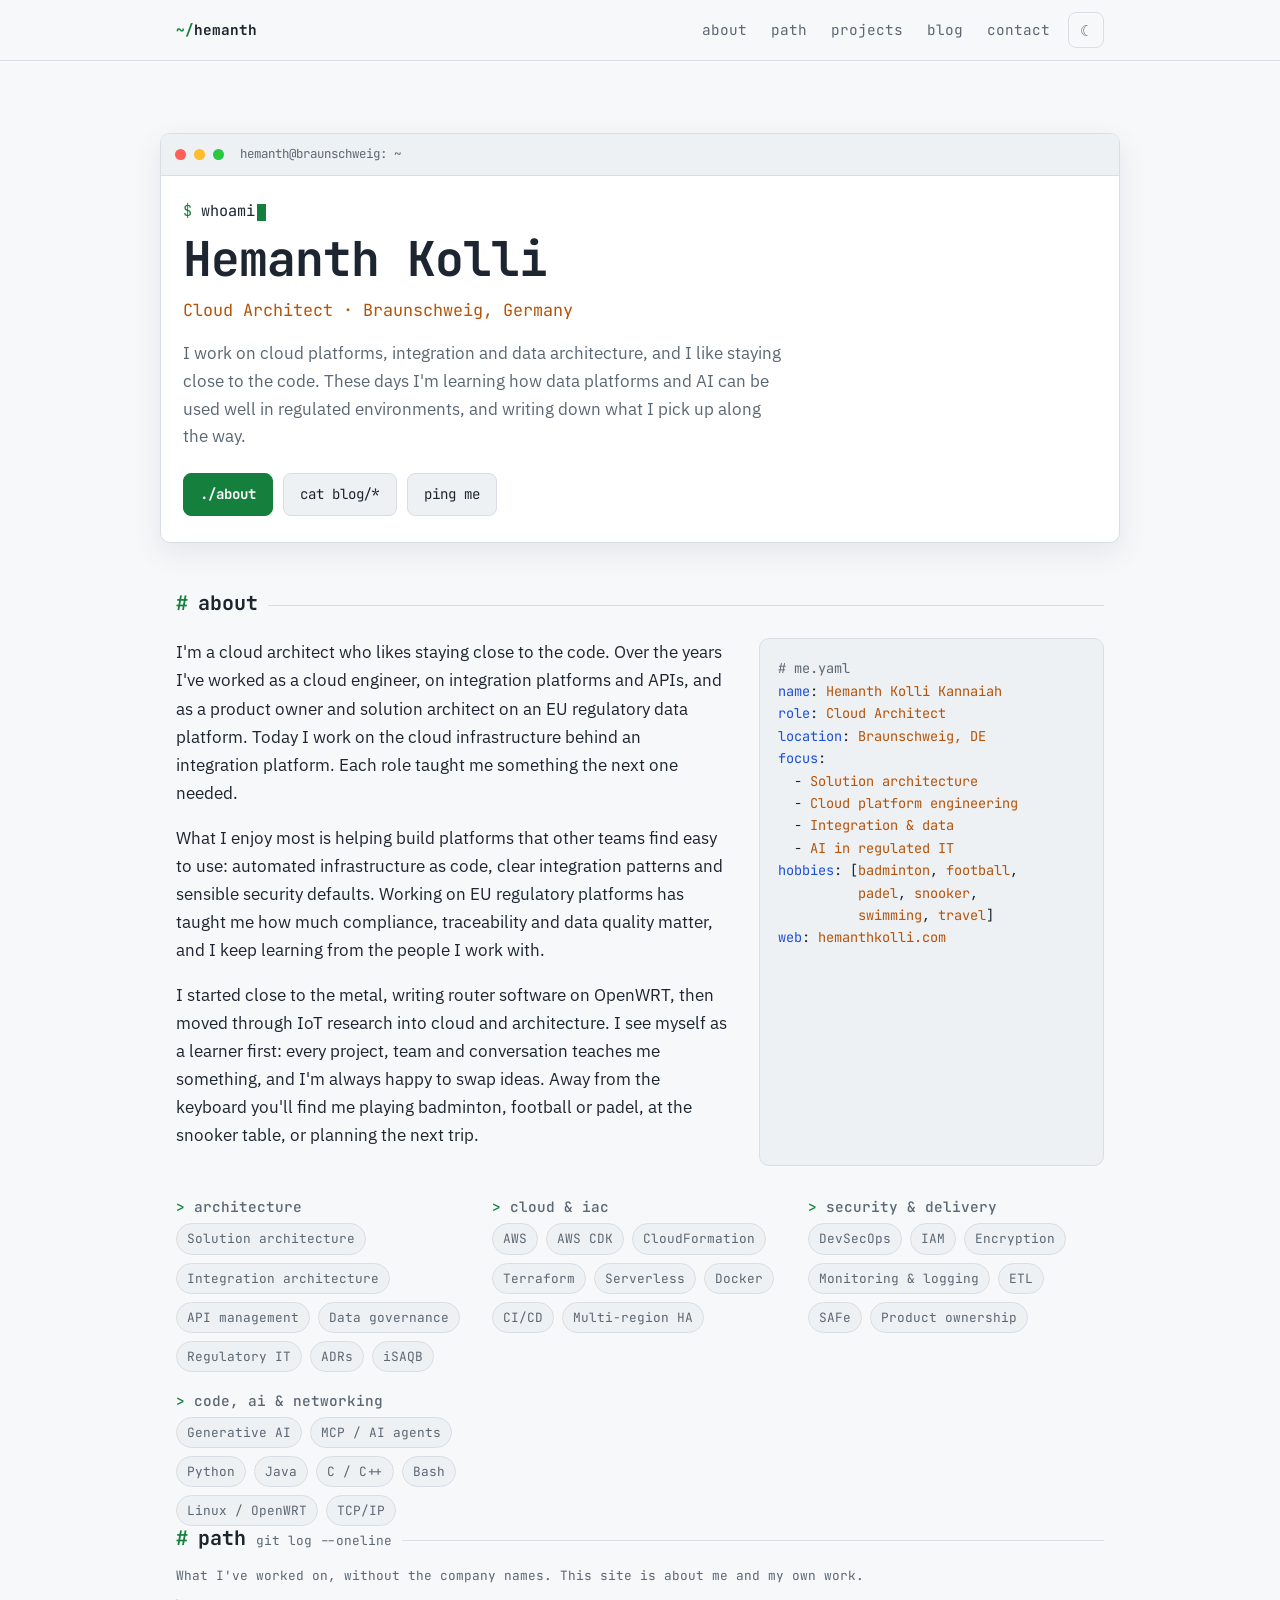
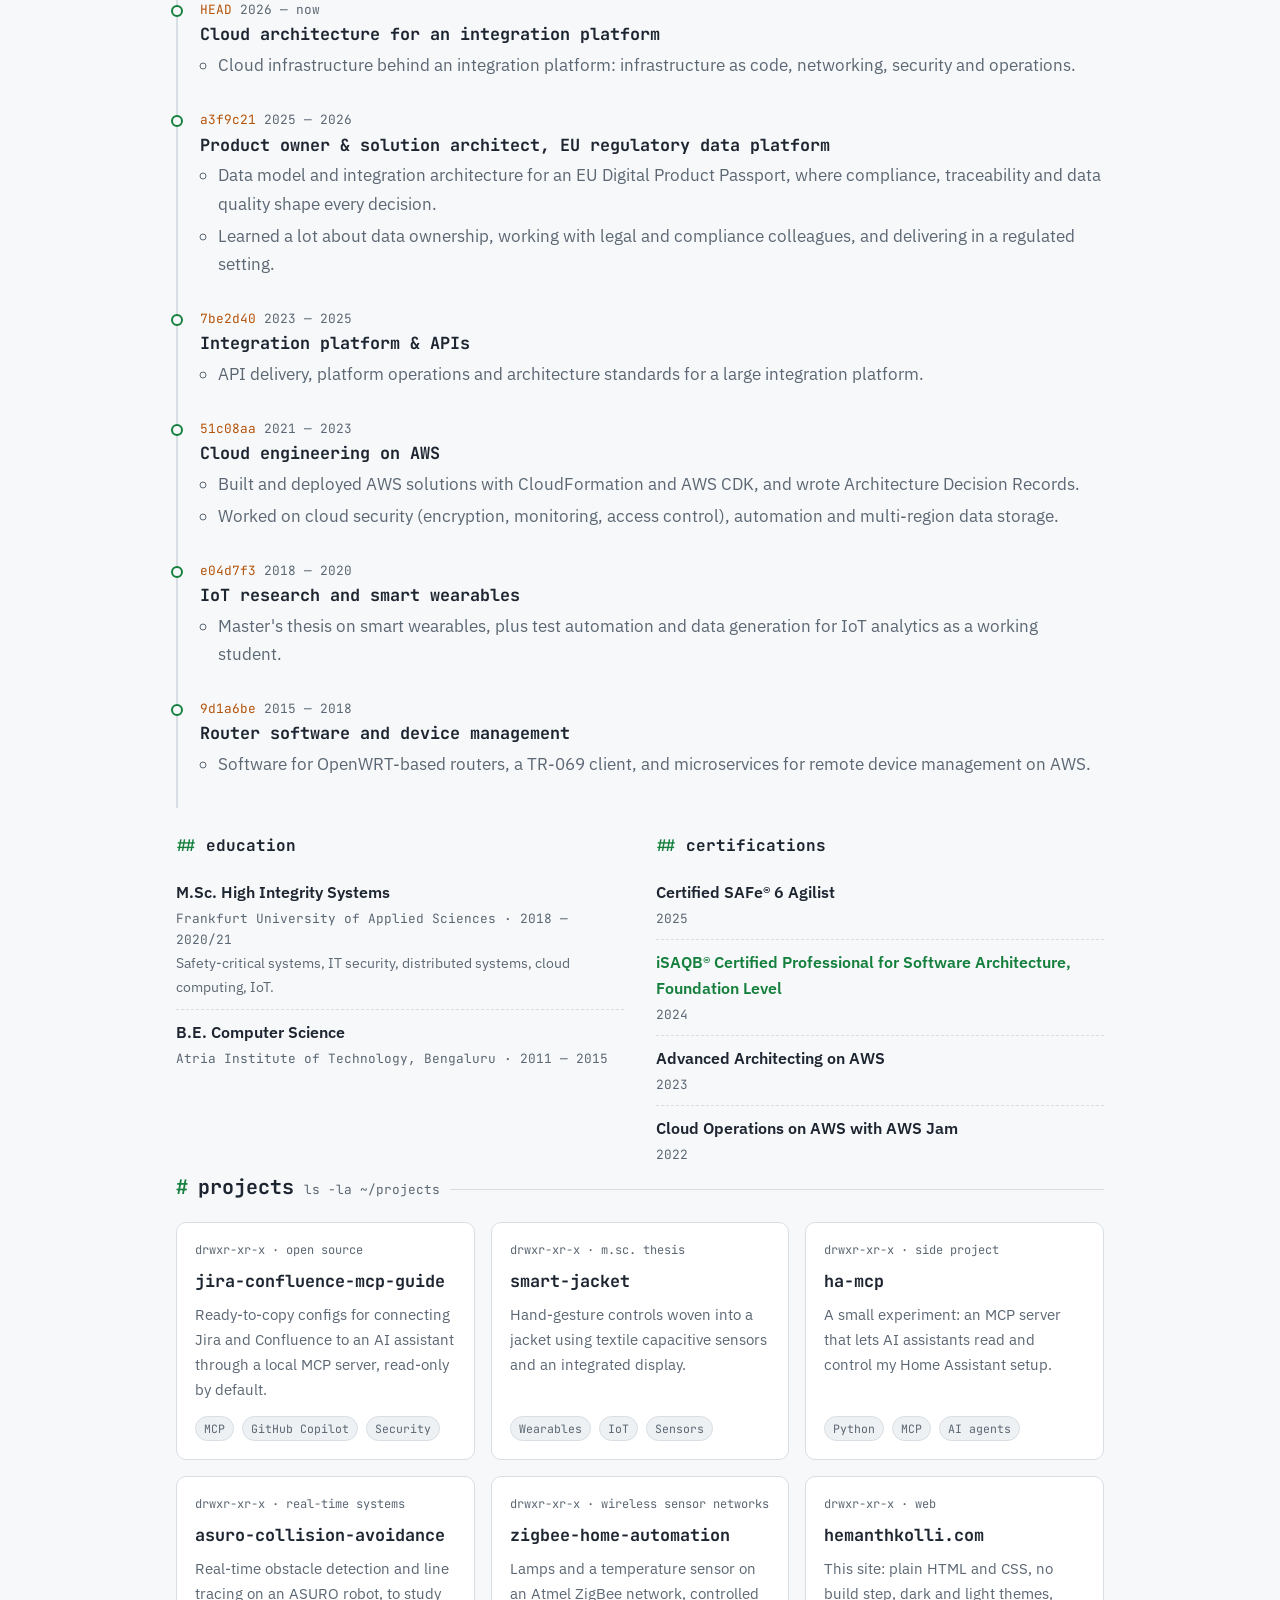
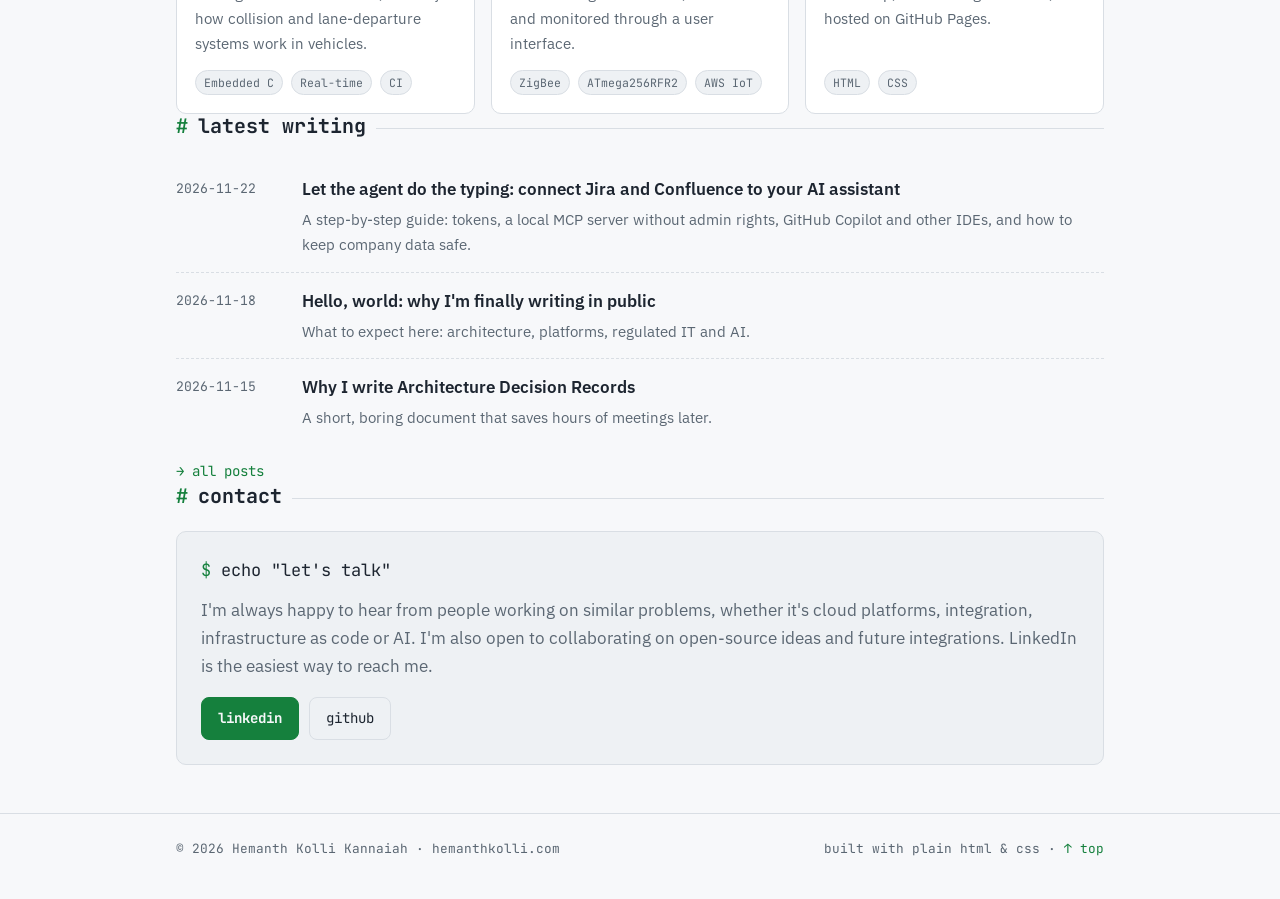
==== index.html @ 87afbd05 "Personal website for hemanthkolli.com Co-Authored-By: Claude Opus 5.5 <noreply@anthropic.com>" ====
<!doctype html>
<html lang="en">
<head>
  <meta charset="utf-8">
  <meta name="viewport" content="width=device-width, initial-scale=1">
  <title>Hemanth Kolli · Cloud Architect</title>
  <meta name="description" content="Hemanth Kolli Kannaiah, cloud architect in Braunschweig. Notes and projects on cloud platforms, integration and data architecture, and AI in regulated environments.">
  <link rel="canonical" href="https://hemanthkolli.com/">
  <meta property="og:url" content="https://hemanthkolli.com/">
  <meta property="og:title" content="Hemanth Kolli · Cloud Architect">
  <meta property="og:description" content="Cloud platforms, integration and data architecture, IaC, and AI in regulated environments.">
  <meta property="og:type" content="website">
  <link rel="icon" href="data:image/svg+xml,<svg xmlns='http://www.w3.org/2000/svg' viewBox='0 0 32 32'><rect width='32' height='32' rx='6' fill='%230b0f14'/><text x='5' y='23' font-family='monospace' font-size='18' fill='%234ade80'>&gt;_</text></svg>">
  <script>try{var t=localStorage.getItem("theme");if(t)document.documentElement.setAttribute("data-theme",t)}catch(e){}</script>
  <link rel="preconnect" href="https://fonts.googleapis.com">
  <link rel="preconnect" href="https://fonts.gstatic.com" crossorigin>
  <link href="https://fonts.googleapis.com/css2?family=IBM+Plex+Sans:wght@400;500;600&family=JetBrains+Mono:wght@400;500;700&display=swap" rel="stylesheet">
  <link rel="stylesheet" href="css/style.css">
  <script type="application/ld+json">
  {"@context":"https://schema.org","@type":"Person","name":"Hemanth Kolli Kannaiah","alternateName":"Hemanth Kolli","url":"https://hemanthkolli.com/","jobTitle":"Cloud Architect","address":{"@type":"PostalAddress","addressLocality":"Braunschweig","addressCountry":"DE"},"alumniOf":"Frankfurt University of Applied Sciences","sameAs":["https://www.linkedin.com/in/hemanthkolli","https://github.com/Hemanthkolli"]}
  </script>
</head>
<body>
  <a class="skip-link" href="#main">Skip to content</a>

  <header class="site-header">
    <nav class="nav container" aria-label="Main">
      <a class="logo" href="/"><span class="prompt">~/</span>hemanth</a>
      <div class="nav-right">
        <ul class="nav-links">
          <li><a href="#about">about</a></li>
          <li><a href="#experience">path</a></li>
          <li><a href="#projects">projects</a></li>
          <li><a href="blog/">blog</a></li>
          <li><a href="#contact">contact</a></li>
        </ul>
        <button class="icon-btn" type="button" data-theme-toggle aria-label="Toggle theme">☀</button>
        <button class="icon-btn menu-toggle" type="button" data-menu-toggle aria-label="Open menu" aria-expanded="false">≡</button>
      </div>
    </nav>
  </header>

  <main id="main">
    <!-- ============ HERO ============ -->
    <section class="hero container">
      <div class="terminal">
        <div class="terminal-bar" aria-hidden="true">
          <span class="dot r"></span><span class="dot y"></span><span class="dot g"></span>
          <span class="terminal-title">hemanth@braunschweig: ~</span>
        </div>
        <div class="terminal-body">
          <p class="line"><span class="prompt">$ </span><span class="cmd" data-type>whoami</span><span class="cursor" aria-hidden="true"></span></p>
          <h1>Hemanth Kolli</h1>
          <p class="role">Cloud Architect · Braunschweig, Germany</p>
          <p class="tagline">
            I work on cloud platforms, integration and data architecture, and I like staying
            close to the code. These days I'm learning how data platforms and AI can be used
            well in regulated environments, and writing down what I pick up along the way.
          </p>
          <div class="cta">
            <a class="btn primary" href="#about">./about</a>
            <a class="btn" href="blog/">cat blog/*</a>
            <a class="btn" href="#contact">ping me</a>
          </div>
        </div>
      </div>
    </section>

    <!-- ============ ABOUT ============ -->
    <section id="about" class="container reveal">
      <h2 class="section-title"><span class="hash">#</span>about</h2>
      <div class="about-grid">
        <div>
          <p>
            I'm a cloud architect who likes staying close to the code. Over the years I've
            worked as a cloud engineer, on integration platforms and APIs, and as a product
            owner and solution architect on an EU regulatory data platform. Today I work on
            the cloud infrastructure behind an integration platform. Each role taught me
            something the next one needed.
          </p>
          <p>
            What I enjoy most is helping build platforms that other teams find easy to use:
            automated infrastructure as code, clear integration patterns and sensible security
            defaults. Working on EU regulatory platforms has taught me how much compliance,
            traceability and data quality matter, and I keep learning from the people I work with.
          </p>
          <p>
            I started close to the metal, writing router software on OpenWRT, then moved through
            IoT research into cloud and architecture. I see myself as a learner first: every
            project, team and conversation teaches me something, and I'm always happy to swap ideas.
            Away from the keyboard you'll find me playing badminton, football or padel, at the
            snooker table, or planning the next trip.
          </p>
        </div>
<pre class="facts" aria-label="Quick facts"><span class="c"># me.yaml</span>
<span class="k">name</span>: <span class="s">Hemanth Kolli Kannaiah</span>
<span class="k">role</span>: <span class="s">Cloud Architect</span>
<span class="k">location</span>: <span class="s">Braunschweig, DE</span>
<span class="k">focus</span>:
  - <span class="s">Solution architecture</span>
  - <span class="s">Cloud platform engineering</span>
  - <span class="s">Integration &amp; data</span>
  - <span class="s">AI in regulated IT</span>
<span class="k">hobbies</span>: [<span class="s">badminton</span>, <span class="s">football</span>,
          <span class="s">padel</span>, <span class="s">snooker</span>,
          <span class="s">swimming</span>, <span class="s">travel</span>]
<span class="k">web</span>: <span class="s">hemanthkolli.com</span></pre>
      </div>

      <div class="skill-groups" style="margin-top:32px">
        <div class="skill-group">
          <h3>architecture</h3>
          <ul class="tags">
            <li class="tag">Solution architecture</li><li class="tag">Integration architecture</li>
            <li class="tag">API management</li><li class="tag">Data governance</li>
            <li class="tag">Regulatory IT</li><li class="tag">ADRs</li><li class="tag">iSAQB</li>
          </ul>
        </div>
        <div class="skill-group">
          <h3>cloud &amp; iac</h3>
          <ul class="tags">
            <li class="tag">AWS</li><li class="tag">AWS CDK</li><li class="tag">CloudFormation</li>
            <li class="tag">Terraform</li><li class="tag">Serverless</li><li class="tag">Docker</li>
            <li class="tag">CI/CD</li><li class="tag">Multi-region HA</li>
          </ul>
        </div>
        <div class="skill-group">
          <h3>security &amp; delivery</h3>
          <ul class="tags">
            <li class="tag">DevSecOps</li><li class="tag">IAM</li><li class="tag">Encryption</li>
            <li class="tag">Monitoring &amp; logging</li><li class="tag">ETL</li>
            <li class="tag">SAFe</li><li class="tag">Product ownership</li>
          </ul>
        </div>
        <div class="skill-group">
          <h3>code, ai &amp; networking</h3>
          <ul class="tags">
            <li class="tag">Generative AI</li><li class="tag">MCP / AI agents</li>
            <li class="tag">Python</li><li class="tag">Java</li><li class="tag">C / C++</li>
            <li class="tag">Bash</li><li class="tag">Linux / OpenWRT</li><li class="tag">TCP/IP</li>
          </ul>
        </div>
      </div>
    </section>

    <!-- ============ EXPERIENCE ============ -->
    <section id="experience" class="container reveal">
      <h2 class="section-title"><span class="hash">#</span>path <span class="hint">git log --oneline</span></h2>
      <p class="dim" style="margin-top:-8px">What I've worked on, without the company names. This site is about me and my own work.</p>
      <ol class="log">
        <li>
          <div class="meta"><span class="hash">HEAD</span>2026 — now</div>
          <h3>Cloud architecture for an integration platform</h3>
          <ul>
            <li>Cloud infrastructure behind an integration platform: infrastructure as code, networking, security and operations.</li>
          </ul>
        </li>
        <li>
          <div class="meta"><span class="hash">a3f9c21</span>2025 — 2026</div>
          <h3>Product owner &amp; solution architect, EU regulatory data platform</h3>
          <ul>
            <li>Data model and integration architecture for an EU Digital Product Passport, where compliance, traceability and data quality shape every decision.</li>
            <li>Learned a lot about data ownership, working with legal and compliance colleagues, and delivering in a regulated setting.</li>
          </ul>
        </li>
        <li>
          <div class="meta"><span class="hash">7be2d40</span>2023 — 2025</div>
          <h3>Integration platform &amp; APIs</h3>
          <ul>
            <li>API delivery, platform operations and architecture standards for a large integration platform.</li>
          </ul>
        </li>
        <li>
          <div class="meta"><span class="hash">51c08aa</span>2021 — 2023</div>
          <h3>Cloud engineering on AWS</h3>
          <ul>
            <li>Built and deployed AWS solutions with CloudFormation and AWS CDK, and wrote Architecture Decision Records.</li>
            <li>Worked on cloud security (encryption, monitoring, access control), automation and multi-region data storage.</li>
          </ul>
        </li>
        <li>
          <div class="meta"><span class="hash">e04d7f3</span>2018 — 2020</div>
          <h3>IoT research and smart wearables</h3>
          <ul>
            <li>Master's thesis on smart wearables, plus test automation and data generation for IoT analytics as a working student.</li>
          </ul>
        </li>
        <li>
          <div class="meta"><span class="hash">9d1a6be</span>2015 — 2018</div>
          <h3>Router software and device management</h3>
          <ul>
            <li>Software for OpenWRT-based routers, a TR-069 client, and microservices for remote device management on AWS.</li>
          </ul>
        </li>
      </ol>

      <div class="two-col" style="margin-top:28px">
        <div>
          <h3 class="sub"><span class="hash">##</span> education</h3>
          <ul class="plain">
            <li>
              <strong>M.Sc. High Integrity Systems</strong>
              <span class="dim">Frankfurt University of Applied Sciences · 2018 — 2020/21</span>
              <span class="dim">Safety-critical systems, IT security, distributed systems, cloud computing, IoT.</span>
            </li>
            <li>
              <strong>B.E. Computer Science</strong>
              <span class="dim">Atria Institute of Technology, Bengaluru · 2011 — 2015</span>
            </li>
          </ul>
        </div>
        <div>
          <h3 class="sub"><span class="hash">##</span> certifications</h3>
          <ul class="plain">
            <li><strong>Certified SAFe® 6 Agilist</strong><span class="dim">2025</span></li>
            <li><strong><a href="https://badges.certible.com/certible/badge/cc0fc746-d113-41b0-ad52-018f16ca4938" rel="noopener">iSAQB® Certified Professional for Software Architecture, Foundation Level</a></strong><span class="dim">2024</span></li>
            <li><strong>Advanced Architecting on AWS</strong><span class="dim">2023</span></li>
            <li><strong>Cloud Operations on AWS with AWS Jam</strong><span class="dim">2022</span></li>
          </ul>
        </div>
      </div>
    </section>

    <!-- ============ PROJECTS ============ -->
    <section id="projects" class="container reveal">
      <h2 class="section-title"><span class="hash">#</span>projects <span class="hint">ls -la ~/projects</span></h2>
      <div class="cards">
        <article class="card">
          <span class="perm">drwxr-xr-x · open source</span>
          <h3><a href="https://github.com/Hemanthkolli/jira-confluence-mcp-guide">jira-confluence-mcp-guide</a></h3>
          <p>Ready-to-copy configs for connecting Jira and Confluence to an AI assistant through a local MCP server, read-only by default.</p>
          <ul class="tags"><li class="tag">MCP</li><li class="tag">GitHub Copilot</li><li class="tag">Security</li></ul>
        </article>
        <article class="card">
          <span class="perm">drwxr-xr-x · m.sc. thesis</span>
          <h3>smart-jacket</h3>
          <p>Hand-gesture controls woven into a jacket using textile capacitive sensors and an integrated display.</p>
          <ul class="tags"><li class="tag">Wearables</li><li class="tag">IoT</li><li class="tag">Sensors</li></ul>
        </article>
        <article class="card">
          <span class="perm">drwxr-xr-x · side project</span>
          <h3>ha-mcp</h3>
          <p>A small experiment: an MCP server that lets AI assistants read and control my Home Assistant setup.</p>
          <ul class="tags"><li class="tag">Python</li><li class="tag">MCP</li><li class="tag">AI agents</li></ul>
        </article>
        <article class="card">
          <span class="perm">drwxr-xr-x · real-time systems</span>
          <h3>asuro-collision-avoidance</h3>
          <p>Real-time obstacle detection and line tracing on an ASURO robot, to study how collision and lane-departure systems work in vehicles.</p>
          <ul class="tags"><li class="tag">Embedded C</li><li class="tag">Real-time</li><li class="tag">CI</li></ul>
        </article>
        <article class="card">
          <span class="perm">drwxr-xr-x · wireless sensor networks</span>
          <h3>zigbee-home-automation</h3>
          <p>Lamps and a temperature sensor on an Atmel ZigBee network, controlled and monitored through a user interface.</p>
          <ul class="tags"><li class="tag">ZigBee</li><li class="tag">ATmega256RFR2</li><li class="tag">AWS IoT</li></ul>
        </article>
        <article class="card">
          <span class="perm">drwxr-xr-x · web</span>
          <h3><a href="https://github.com/Hemanthkolli/hemanthkolli.com">hemanthkolli.com</a></h3>
          <p>This site: plain HTML and CSS, no build step, dark and light themes, hosted on GitHub Pages.</p>
          <ul class="tags"><li class="tag">HTML</li><li class="tag">CSS</li></ul>
        </article>
      </div>
    </section>

    <!-- ============ WRITING ============ -->
    <section id="writing" class="container reveal">
      <h2 class="section-title"><span class="hash">#</span>latest writing</h2>
      <ul class="posts">
        <li>
          <time datetime="2026-11-22">2026-11-22</time>
          <div>
            <a class="title" href="blog/ai-agent-backlog.html">Let the agent do the typing: connect Jira and Confluence to your AI assistant</a>
            <p>A step-by-step guide: tokens, a local MCP server without admin rights, GitHub Copilot and other IDEs, and how to keep company data safe.</p>
          </div>
        </li>
        <li>
          <time datetime="2026-11-18">2026-11-18</time>
          <div>
            <a class="title" href="blog/hello-world.html">Hello, world: why I'm finally writing in public</a>
            <p>What to expect here: architecture, platforms, regulated IT and AI.</p>
          </div>
        </li>
        <li>
          <time datetime="2026-11-15">2026-11-15</time>
          <div>
            <a class="title" href="blog/why-adrs.html">Why I write Architecture Decision Records</a>
            <p>A short, boring document that saves hours of meetings later.</p>
          </div>
        </li>
      </ul>
      <a class="more" href="blog/">→ all posts</a>
    </section>

    <!-- ============ CONTACT ============ -->
    <section id="contact" class="container reveal">
      <h2 class="section-title"><span class="hash">#</span>contact</h2>
      <div class="contact-box">
        <span style="color:var(--accent)">$</span> echo "let's talk"
        <p style="margin-top:12px">
          I'm always happy to hear from people working on similar problems, whether it's
          cloud platforms, integration, infrastructure as code or AI. I'm also open to
          collaborating on open-source ideas and future integrations. LinkedIn is the easiest
          way to reach me.
        </p>
        <ul class="links">
          <li><a class="btn primary" href="https://www.linkedin.com/in/hemanthkolli" rel="me">linkedin</a></li>
          <li><a class="btn" href="https://github.com/Hemanthkolli" rel="me">github</a></li>
        </ul>
      </div>
    </section>
  </main>

  <footer class="site-footer">
    <div class="container">
      <span>© <span data-year>2026</span> Hemanth Kolli Kannaiah · hemanthkolli.com</span>
      <span>built with plain html &amp; css · <a href="#main">↑ top</a></span>
    </div>
  </footer>

  <script src="js/main.js" defer></script>
</body>
</html>
---- css/style.css ----
/* ==========================================================================
   Personal site — terminal theme
   Colours are tokens on :root. Dark is the default; light via toggle or OS.
   ========================================================================== */

:root {
  --bg: #0b0f14;
  --bg-soft: #11161d;
  --bg-elev: #161c24;
  --border: #232c37;
  --text: #d5dde6;
  --text-dim: #8a96a3;
  --accent: #4ade80;      /* terminal green */
  --accent-2: #fbbf24;    /* amber */
  --accent-3: #60a5fa;    /* blue */
  --danger: #f87171;
  --selection: rgba(74, 222, 128, 0.25);
  --shadow: 0 10px 30px rgba(0, 0, 0, 0.35);

  --mono: "JetBrains Mono", ui-monospace, SFMono-Regular, Menlo, Consolas, monospace;
  --sans: "IBM Plex Sans", system-ui, -apple-system, "Segoe UI", Roboto, sans-serif;

  --max: 960px;
  --radius: 10px;
  color-scheme: dark;
}

@media (prefers-color-scheme: light) {
  :root:not([data-theme="dark"]) {
    --bg: #f7f8fa;
    --bg-soft: #eef1f4;
    --bg-elev: #ffffff;
    --border: #d9dee4;
    --text: #1d2530;
    --text-dim: #5b6773;
    --accent: #15803d;
    --accent-2: #b45309;
    --accent-3: #1d4ed8;
    --danger: #b91c1c;
    --selection: rgba(21, 128, 61, 0.18);
    --shadow: 0 10px 30px rgba(20, 30, 40, 0.08);
    color-scheme: light;
  }
}

:root[data-theme="light"] {
  --bg: #f7f8fa;
  --bg-soft: #eef1f4;
  --bg-elev: #ffffff;
  --border: #d9dee4;
  --text: #1d2530;
  --text-dim: #5b6773;
  --accent: #15803d;
  --accent-2: #b45309;
  --accent-3: #1d4ed8;
  --danger: #b91c1c;
  --selection: rgba(21, 128, 61, 0.18);
  --shadow: 0 10px 30px rgba(20, 30, 40, 0.08);
  color-scheme: light;
}

/* ---------- Base ---------- */

*, *::before, *::after { box-sizing: border-box; }

html { scroll-behavior: smooth; -webkit-text-size-adjust: 100%; }

body {
  margin: 0;
  background: var(--bg);
  color: var(--text);
  font-family: var(--sans);
  font-size: 17px;
  line-height: 1.65;
  -webkit-font-smoothing: antialiased;
}

::selection { background: var(--selection); }

a { color: var(--accent); text-decoration: none; }
a:hover { text-decoration: underline; text-underline-offset: 3px; }

img { max-width: 100%; display: block; }

h1, h2, h3 { font-family: var(--mono); line-height: 1.25; margin: 0 0 0.5em; }
h2 { font-size: 1.35rem; }
h3 { font-size: 1.05rem; }

p { margin: 0 0 1em; }

code, kbd, pre { font-family: var(--mono); font-size: 0.9em; }

:focus-visible { outline: 2px solid var(--accent); outline-offset: 3px; border-radius: 4px; }

.container { width: 100%; max-width: var(--max); margin: 0 auto; padding: 0 16px; }

.skip-link {
  position: absolute; left: -999px; top: 8px;
  background: var(--accent); color: var(--bg); padding: 6px 12px; border-radius: 6px; z-index: 100;
}
.skip-link:focus { left: 16px; }

/* ---------- Header / nav ---------- */

.site-header {
  position: sticky; top: 0; z-index: 50;
  background: color-mix(in srgb, var(--bg) 85%, transparent);
  backdrop-filter: blur(8px);
  border-bottom: 1px solid var(--border);
}

.nav {
  display: flex; align-items: center; justify-content: space-between; gap: 16px;
  height: 60px; font-family: var(--mono); font-size: 0.9rem;
}

.logo { color: var(--text); font-weight: 700; white-space: nowrap; }
.logo .prompt { color: var(--accent); }
.logo:hover { text-decoration: none; }

.nav-links { display: flex; align-items: center; gap: 4px; list-style: none; margin: 0; padding: 0; }
.nav-links a {
  color: var(--text-dim); padding: 6px 10px; border-radius: 6px; display: inline-block;
}
.nav-links a:hover, .nav-links a[aria-current="page"] {
  color: var(--text); background: var(--bg-soft); text-decoration: none;
}
.nav-links a[aria-current="page"]::before { content: "./"; color: var(--accent); }

.icon-btn {
  background: transparent; border: 1px solid var(--border); color: var(--text-dim);
  width: 36px; height: 36px; border-radius: 8px; cursor: pointer;
  display: inline-grid; place-items: center; font-family: var(--mono); font-size: 0.95rem;
}
.icon-btn:hover { color: var(--text); border-color: var(--text-dim); }

.menu-toggle { display: none; }

@media (max-width: 680px) {
  .menu-toggle { display: inline-grid; }
  .nav-links {
    position: absolute; top: 60px; left: 0; right: 0;
    flex-direction: column; align-items: stretch; gap: 0;
    background: var(--bg); border-bottom: 1px solid var(--border);
    padding: 8px 16px 16px; display: none;
  }
  .nav-links.open { display: flex; }
  .nav-links a { padding: 10px 8px; width: 100%; }
}

/* ---------- Hero ---------- */

.hero { padding: 72px 0 48px; }

.terminal {
  background: var(--bg-elev); border: 1px solid var(--border); border-radius: var(--radius);
  box-shadow: var(--shadow); overflow: hidden;
}
.terminal-bar {
  display: flex; align-items: center; gap: 8px; padding: 10px 14px;
  border-bottom: 1px solid var(--border); background: var(--bg-soft);
  font-family: var(--mono); font-size: 0.78rem; color: var(--text-dim);
}
.dot { width: 11px; height: 11px; border-radius: 50%; background: var(--border); }
.dot.r { background: #ff5f57; } .dot.y { background: #febc2e; } .dot.g { background: #28c840; }
.terminal-title { margin-left: 8px; overflow: hidden; text-overflow: ellipsis; white-space: nowrap; }

.terminal-body { padding: 22px 22px 26px; font-family: var(--mono); font-size: 0.95rem; }
.terminal-body .line { margin: 0 0 6px; }
.terminal-body .prompt { color: var(--accent); user-select: none; }
.terminal-body .cmd { color: var(--text); }
.terminal-body .out { color: var(--text-dim); margin: 0 0 16px; }

.hero h1 {
  font-size: clamp(1.9rem, 6vw, 3rem); margin: 4px 0 8px; color: var(--text);
  letter-spacing: -0.02em;
}
.hero .role { color: var(--accent-2); font-size: 1.05rem; margin: 0 0 16px; }
.hero .tagline { font-family: var(--sans); color: var(--text-dim); max-width: 60ch; font-size: 1.05rem; }

.cursor {
  display: inline-block; width: 0.6em; height: 1.1em; background: var(--accent);
  vertical-align: text-bottom; margin-left: 2px; animation: blink 1.1s steps(1) infinite;
}
@keyframes blink { 50% { opacity: 0; } }

.cta { display: flex; flex-wrap: wrap; gap: 10px; margin-top: 22px; }

.btn {
  display: inline-flex; align-items: center; gap: 8px;
  font-family: var(--mono); font-size: 0.88rem; padding: 9px 16px; border-radius: 8px;
  border: 1px solid var(--border); color: var(--text); background: var(--bg-soft);
}
.btn:hover { border-color: var(--accent); text-decoration: none; }
.btn.primary { background: var(--accent); color: var(--bg); border-color: var(--accent); font-weight: 700; }
.btn.primary:hover { filter: brightness(1.08); }

/* ---------- Sections ---------- */

section { padding: 40px 0; }

.section-title {
  display: flex; align-items: baseline; gap: 10px; margin-bottom: 22px;
  font-size: 1.25rem;
}
.section-title .hash { color: var(--accent); }
.section-title::after {
  content: ""; flex: 1; height: 1px; background: var(--border); transform: translateY(-4px);
}

.about-grid { display: grid; grid-template-columns: 1.6fr 1fr; gap: 32px; }
@media (max-width: 760px) { .about-grid { grid-template-columns: 1fr; } }

.facts {
  font-family: var(--mono); font-size: 0.85rem; background: var(--bg-soft);
  border: 1px solid var(--border); border-radius: var(--radius); padding: 18px;
  margin: 0; overflow-x: auto;
}
.facts .k { color: var(--accent-3); }
.facts .s { color: var(--accent-2); }
.facts .c { color: var(--text-dim); }

/* Skills */
.tags { display: flex; flex-wrap: wrap; gap: 8px; list-style: none; padding: 0; margin: 0; }
.tag {
  font-family: var(--mono); font-size: 0.8rem; padding: 4px 10px; border-radius: 999px;
  border: 1px solid var(--border); color: var(--text-dim); background: var(--bg-soft);
}

.skill-groups { display: grid; grid-template-columns: repeat(auto-fit, minmax(240px, 1fr)); gap: 20px; }
.skill-group h3 { font-size: 0.9rem; color: var(--text-dim); font-weight: 500; }
.skill-group h3::before { content: "> "; color: var(--accent); }

/* Experience as git log */
.log { list-style: none; margin: 0; padding: 0; border-left: 2px solid var(--border); }
.log > li { position: relative; padding: 0 0 26px 22px; }
.log > li::before {
  content: ""; position: absolute; left: -7px; top: 6px; width: 12px; height: 12px;
  border-radius: 50%; background: var(--bg); border: 2px solid var(--accent);
}
.log .meta { font-family: var(--mono); font-size: 0.8rem; color: var(--text-dim); }
.log .hash { color: var(--accent-2); margin-right: 8px; }
.log h3 { margin: 4px 0 6px; }
.log h3 .at { color: var(--text-dim); font-weight: 400; }
.log p { color: var(--text-dim); margin: 0 0 8px; }
.log ul { margin: 0; padding-left: 18px; color: var(--text-dim); }
.log ul li { margin-bottom: 4px; }
section[id] { scroll-margin-top: 64px; }

/* Cards */
.cards { display: grid; grid-template-columns: repeat(auto-fill, minmax(260px, 1fr)); gap: 16px; }
.card {
  display: flex; flex-direction: column; gap: 10px;
  background: var(--bg-elev); border: 1px solid var(--border); border-radius: var(--radius);
  padding: 18px; transition: border-color .15s, transform .15s;
}
.card:hover { border-color: var(--accent); transform: translateY(-2px); }
.card .perm { font-family: var(--mono); font-size: 0.75rem; color: var(--text-dim); }
.card h3 { margin: 0; }
.card h3 a { color: var(--text); }
.card p { color: var(--text-dim); margin: 0; font-size: 0.95rem; flex: 1; }
.card .tags { margin-top: 4px; }
.card .tag { font-size: 0.72rem; padding: 2px 8px; }

/* Post list */
.posts { list-style: none; margin: 0; padding: 0; }
.posts li {
  display: grid; grid-template-columns: 110px 1fr; gap: 16px;
  padding: 14px 0; border-bottom: 1px dashed var(--border);
}
.posts li:last-child { border-bottom: none; }
.posts time { font-family: var(--mono); font-size: 0.82rem; color: var(--text-dim); padding-top: 3px; }
.posts a.title { color: var(--text); font-weight: 600; }
.posts a.title:hover { color: var(--accent); }
.posts p { margin: 4px 0 0; color: var(--text-dim); font-size: 0.95rem; }
@media (max-width: 560px) { .posts li { grid-template-columns: 1fr; gap: 2px; } }

.more { font-family: var(--mono); font-size: 0.88rem; margin-top: 16px; display: inline-block; }

/* Contact */
.contact-box {
  background: var(--bg-soft); border: 1px solid var(--border); border-radius: var(--radius);
  padding: 24px; font-family: var(--mono);
}
.contact-box p { font-family: var(--sans); color: var(--text-dim); }
.links { display: flex; flex-wrap: wrap; gap: 10px; list-style: none; padding: 0; margin: 16px 0 0; }

/* Hero stats */
.stats {
  display: grid; grid-template-columns: repeat(4, 1fr); gap: 12px;
  list-style: none; padding: 18px 0 0; margin: 24px 0 0; border-top: 1px dashed var(--border);
}
.stats li { display: flex; flex-direction: column; }
.stats strong { color: var(--accent); font-size: 1.4rem; }
.stats span { color: var(--text-dim); font-size: 0.75rem; }
@media (max-width: 560px) { .stats { grid-template-columns: repeat(2, 1fr); } }

.nav-right { display: flex; align-items: center; gap: 8px; }
.hint { font-size: 0.8rem; color: var(--text-dim); font-weight: 400; }

.two-col { display: grid; grid-template-columns: 1fr 1fr; gap: 32px; }
@media (max-width: 760px) { .two-col { grid-template-columns: 1fr; } }
.sub { font-size: 1rem; margin-bottom: 14px; }
.sub .hash { color: var(--accent); }
.plain { list-style: none; padding: 0; margin: 0; }
.plain li { padding: 10px 0; border-bottom: 1px dashed var(--border); display: flex; flex-direction: column; gap: 2px; }
.plain li:last-child { border-bottom: none; }
.plain strong { font-weight: 600; font-size: 0.98rem; }
.dim { color: var(--text-dim); font-size: 0.88rem; }
.dim:first-of-type { font-family: var(--mono); font-size: 0.8rem; }

/* ---------- Blog / article ---------- */

.page-head { padding: 56px 0 16px; }
.page-head h1 { font-size: clamp(1.7rem, 5vw, 2.4rem); }
.page-head .prompt { color: var(--accent); }
.page-head p { color: var(--text-dim); }

.filter {
  width: 100%; max-width: 420px; padding: 10px 14px; margin: 8px 0 24px;
  background: var(--bg-soft); color: var(--text); border: 1px solid var(--border);
  border-radius: 8px; font-family: var(--mono); font-size: 0.9rem;
}
.filter:focus { outline: none; border-color: var(--accent); }

.article { max-width: 70ch; padding: 48px 16px 24px; margin: 0 auto; }
.article .meta { font-family: var(--mono); font-size: 0.82rem; color: var(--text-dim); margin-bottom: 28px; }
.article h1 { font-size: clamp(1.7rem, 5vw, 2.3rem); margin-bottom: 10px; }
.article h2 { margin-top: 2em; }
.article h2::before { content: "## "; color: var(--accent); }
.article h3::before { content: "### "; color: var(--accent); }
.article p, .article li { color: var(--text); }
.article blockquote {
  margin: 1.4em 0; padding: 4px 18px; border-left: 3px solid var(--accent-2);
  color: var(--text-dim); background: var(--bg-soft); border-radius: 0 8px 8px 0;
}
.article :not(pre) > code {
  background: var(--bg-soft); border: 1px solid var(--border); padding: 1px 6px; border-radius: 5px;
}
.article pre {
  background: var(--bg-elev); border: 1px solid var(--border); border-radius: var(--radius);
  padding: 16px; overflow-x: auto; line-height: 1.5;
}
.back { font-family: var(--mono); font-size: 0.88rem; }

/* ---------- Footer ---------- */

.site-footer {
  border-top: 1px solid var(--border); margin-top: 48px; padding: 24px 0 40px;
  font-family: var(--mono); font-size: 0.8rem; color: var(--text-dim);
}
.site-footer .container { display: flex; flex-wrap: wrap; justify-content: space-between; gap: 12px; }

/* ---------- Motion ---------- */

.reveal { opacity: 0; transform: translateY(12px); transition: opacity .5s ease, transform .5s ease; }
.reveal.visible { opacity: 1; transform: none; }

@media (prefers-reduced-motion: reduce) {
  html { scroll-behavior: auto; }
  .reveal { opacity: 1; transform: none; transition: none; }
  .cursor { animation: none; }
  .card, .card:hover { transition: none; transform: none; }
}

/* ---------- Long-form guide ---------- */

.article-wide { max-width: 78ch; }
.article h2[id], .article h3[id] { scroll-margin-top: 72px; }
.article h4 { font-family: var(--mono); font-size: 0.95rem; margin: 0 0 8px; }

.toc {
  background: var(--bg-soft); border: 1px solid var(--border); border-radius: var(--radius);
  padding: 14px 18px; margin: 24px 0 8px; font-size: 0.95rem;
}
.toc-title { font-family: var(--mono); color: var(--text-dim); margin: 0 0 6px; font-size: 0.8rem; }
.toc-title::before { content: "$ cat "; color: var(--accent); }
.toc ol { margin: 0; padding-left: 22px; }
.toc li { margin: 2px 0; }

.callout {
  border: 1px solid var(--border); border-left: 3px solid var(--accent-3);
  background: var(--bg-soft); border-radius: 0 8px 8px 0; padding: 10px 14px; margin: 16px 0;
}
.callout p { margin: 0; }
.callout-warn { border-left-color: var(--accent-2); }

/* tables */
.table-wrap { overflow-x: auto; margin: 16px 0; border: 1px solid var(--border); border-radius: var(--radius); }
.article table { border-collapse: collapse; width: 100%; font-size: 0.9rem; min-width: 560px; }
.article th, .article td { text-align: left; padding: 9px 12px; border-bottom: 1px solid var(--border); vertical-align: top; }
.article th { font-family: var(--mono); font-size: 0.78rem; color: var(--text-dim); background: var(--bg-soft); }
.article tr:last-child td { border-bottom: none; }

/* tabs (all panels show without JS) */
.tabs { border: 1px solid var(--border); border-radius: var(--radius); margin: 18px 0; background: var(--bg-elev); overflow: hidden; }
.tab-list { display: none; }
.tabs.js-tabs .tab-list {
  display: flex; gap: 2px; overflow-x: auto; background: var(--bg-soft);
  border-bottom: 1px solid var(--border); padding: 6px 6px 0;
}
.tab-list button {
  font-family: var(--mono); font-size: 0.82rem; color: var(--text-dim); background: transparent;
  border: 1px solid transparent; border-bottom: none; border-radius: 8px 8px 0 0;
  padding: 8px 12px; cursor: pointer; white-space: nowrap;
}
.tab-list button:hover { color: var(--text); }
.tab-list button[aria-selected="true"] {
  color: var(--text); background: var(--bg-elev); border-color: var(--border);
  margin-bottom: -1px; box-shadow: inset 0 2px 0 var(--accent);
}
.tab-panel { padding: 4px 18px 8px; }
.tabs:not(.js-tabs) .tab-panel + .tab-panel { border-top: 1px dashed var(--border); }
.tabs.js-tabs .tab-fallback { display: none; }
.tab-panel pre { background: var(--bg); }

/* code copy button */
.code-wrap { position: relative; }
.copy-btn {
  position: absolute; top: 8px; right: 8px; font-family: var(--mono); font-size: 0.72rem;
  background: var(--bg-soft); color: var(--text-dim); border: 1px solid var(--border);
  border-radius: 6px; padding: 3px 8px; cursor: pointer; opacity: 0.85;
}
.copy-btn:hover { color: var(--text); opacity: 1; }

/* architecture diagram */
.arch { margin: 20px 0; }
.arch svg { width: 100%; height: auto; display: block; }
.arch figcaption { color: var(--text-dim); font-size: 0.9rem; margin-top: 8px; }
.arch-boundary { fill: none; stroke: var(--border); stroke-width: 1.5; stroke-dasharray: 6 5; }
.arch-boundary-warn { stroke: var(--accent-2); }
.arch-box { fill: var(--bg-elev); stroke: var(--border); stroke-width: 1.5; }
.arch-box-accent { stroke: var(--accent); }
.arch-label { fill: var(--text-dim); font-family: var(--mono); font-size: 13px; }
.arch-title { fill: var(--text); font-family: var(--mono); font-size: 15px; font-weight: 700; }
.arch-text { fill: var(--text-dim); font-family: var(--sans); font-size: 13.5px; }
.arch-small { fill: var(--text-dim); font-family: var(--mono); font-size: 11.5px; }
.arch-warn-text { fill: var(--accent-2); }
.arch-line { stroke: var(--text-dim); stroke-width: 1.5; }
.arch-line-warn { stroke: var(--accent-2); }
.arch-arrowhead { fill: var(--text-dim); }

/* chat examples */
.chat { display: flex; flex-direction: column; gap: 10px; margin: 14px 0; }
.chat p { margin: 0; padding: 10px 14px; border-radius: 10px; border: 1px solid var(--border); font-size: 0.95rem; }
.chat span { display: block; font-family: var(--mono); font-size: 0.72rem; color: var(--text-dim); margin-bottom: 4px; }
.chat-you { background: var(--bg-soft); }
.chat-you span::before { content: "> "; color: var(--accent); }
.chat-agent { background: var(--bg-elev); border-left: 3px solid var(--accent-3) !important; }

/* faq + checklist */
.faq dt { font-weight: 600; margin-top: 14px; }
.faq dd { margin: 4px 0 0; color: var(--text-dim); }
.checklist { list-style: none; padding-left: 0; }
.checklist li { padding-left: 28px; position: relative; margin: 6px 0; }
.checklist li::before { content: "[ ]"; position: absolute; left: 0; font-family: var(--mono); color: var(--accent); font-size: 0.85rem; top: 2px; }
@media (max-width: 640px) {
  .arch .arch-scroll { overflow-x: auto; border: 1px solid var(--border); border-radius: var(--radius); }
  .arch svg { min-width: 640px; }
  .arch figcaption::before { content: "← swipe to see the whole diagram → "; display: block; font-family: var(--mono); font-size: 0.75rem; margin-bottom: 4px; }
}
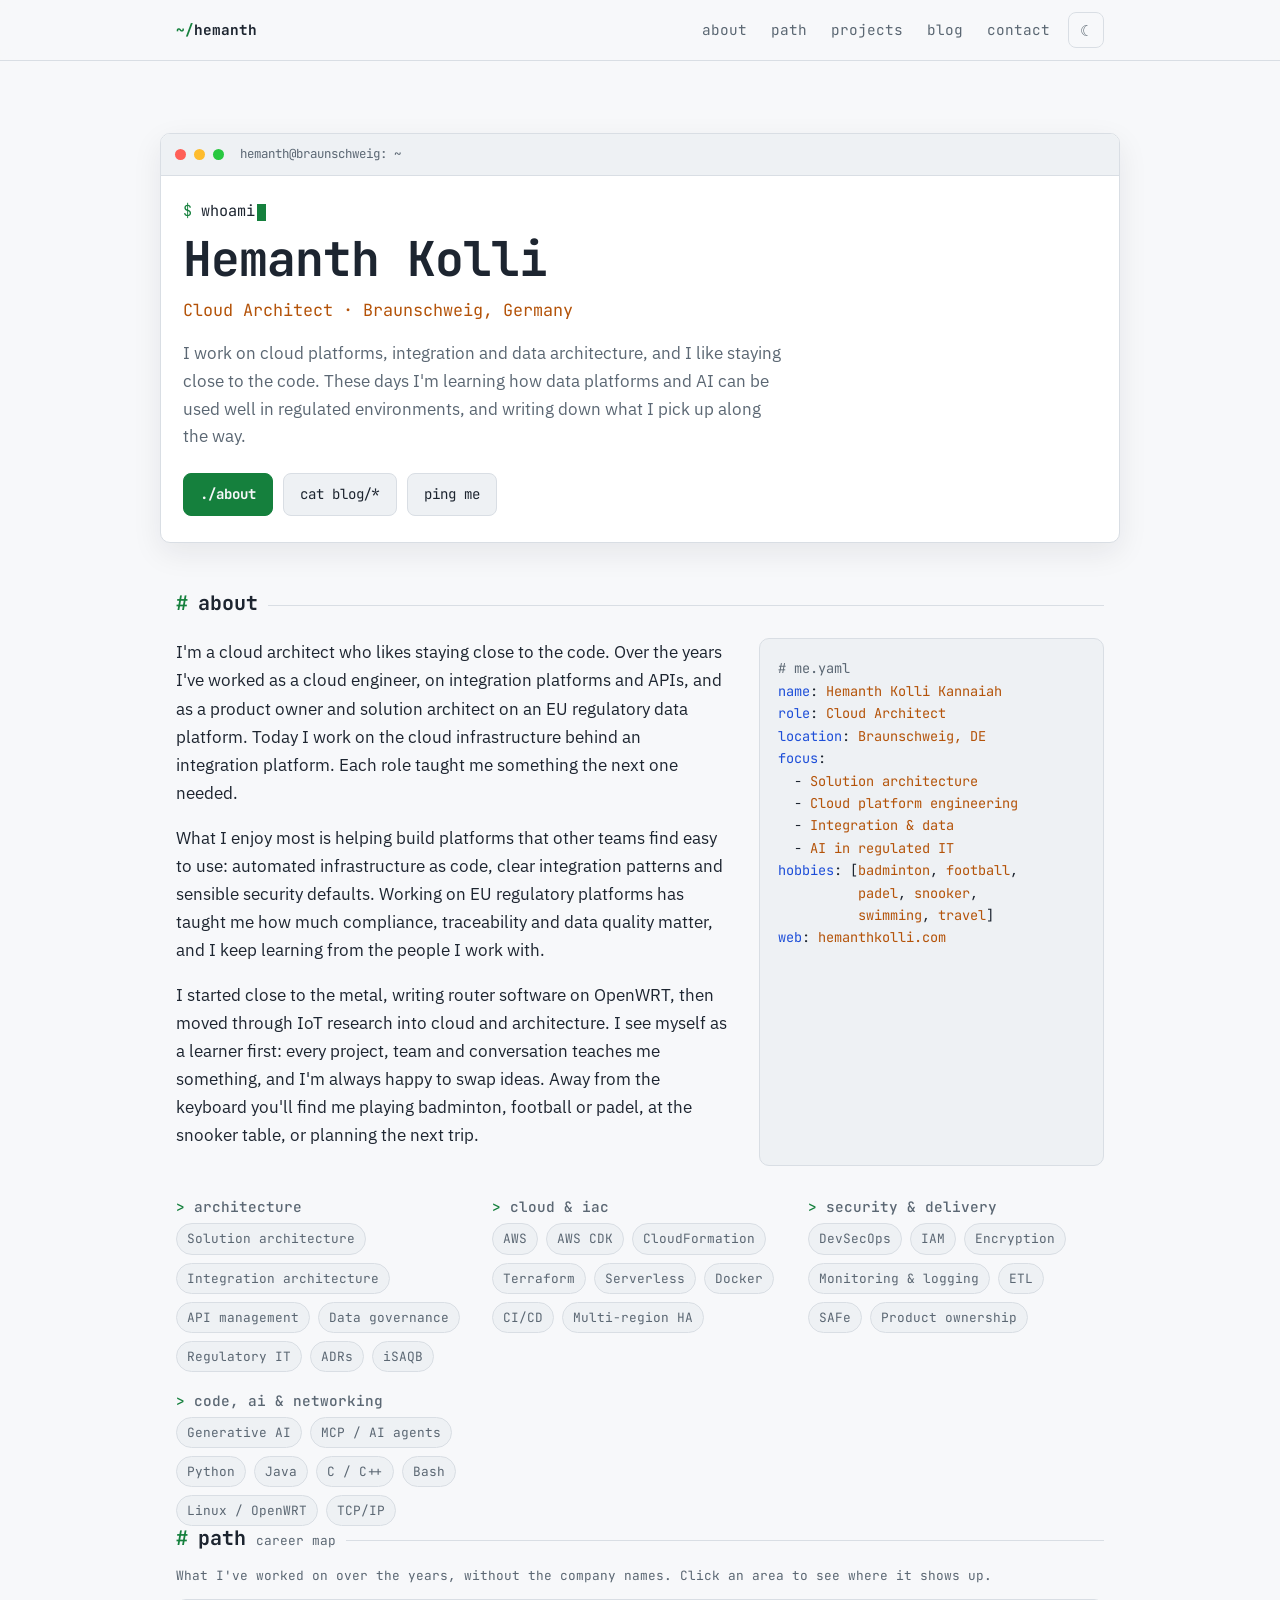
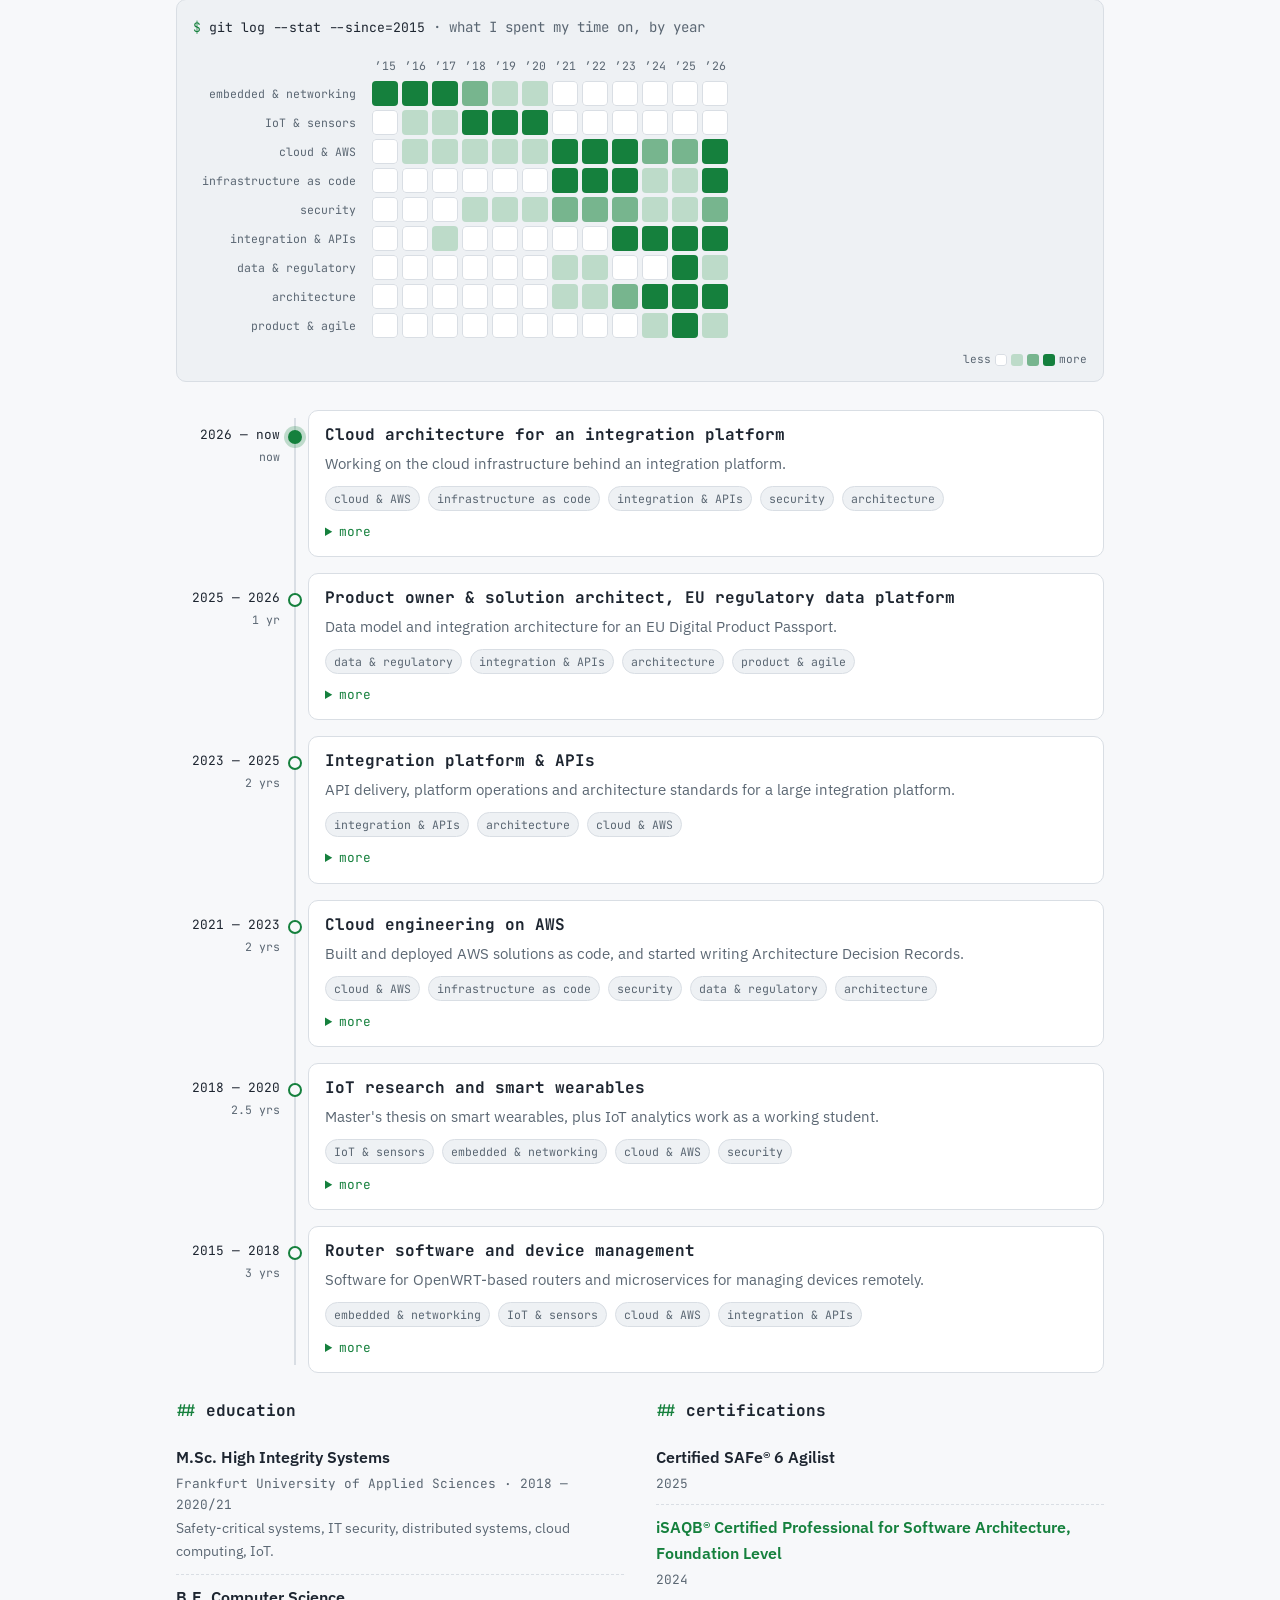
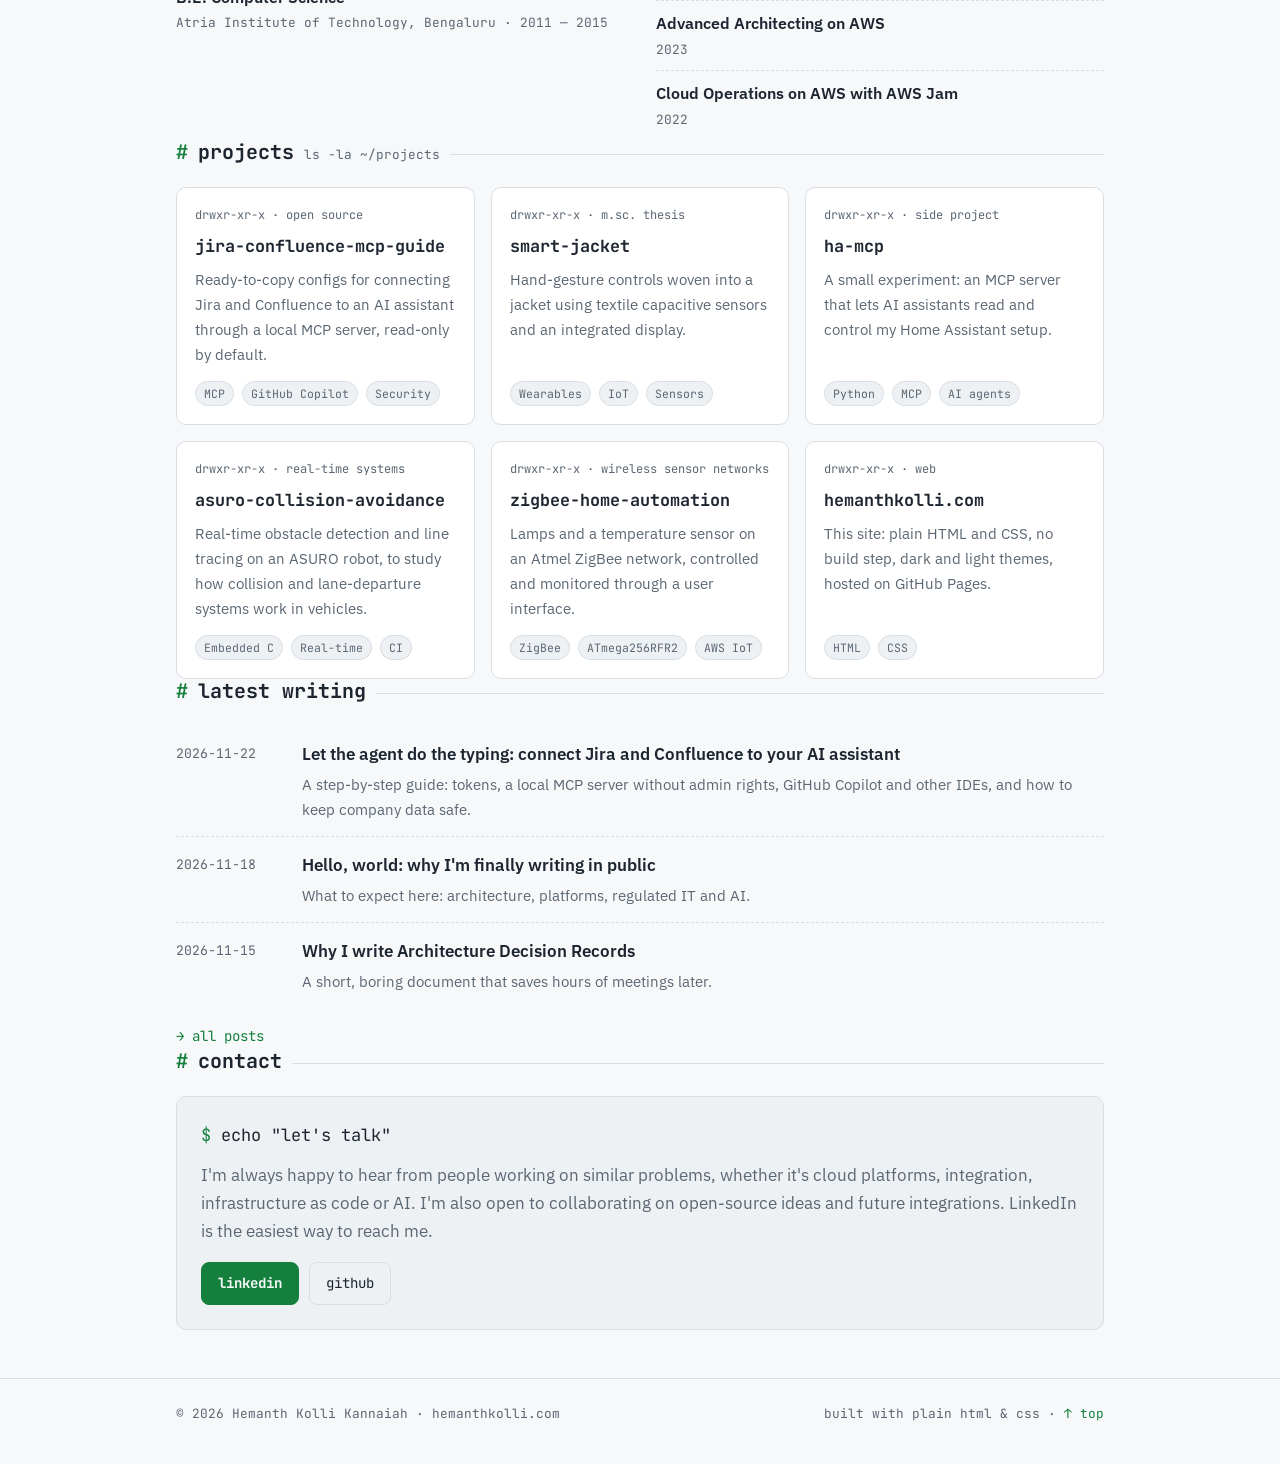
==== commit e8d9d77e: "Add career map: skills-over-time grid and filterable role cards Co-Authored-By: Claude Opus 5.5 <nor" ====
--- a/index.html
+++ b/index.html
@@ -145,52 +145,84 @@
 
     <!-- ============ EXPERIENCE ============ -->
     <section id="experience" class="container reveal">
-      <h2 class="section-title"><span class="hash">#</span>path <span class="hint">git log --oneline</span></h2>
-      <p class="dim" style="margin-top:-8px">What I've worked on, without the company names. This site is about me and my own work.</p>
-      <ol class="log">
-        <li>
-          <div class="meta"><span class="hash">HEAD</span>2026 — now</div>
-          <h3>Cloud architecture for an integration platform</h3>
-          <ul>
-            <li>Cloud infrastructure behind an integration platform: infrastructure as code, networking, security and operations.</li>
-          </ul>
-        </li>
-        <li>
-          <div class="meta"><span class="hash">a3f9c21</span>2025 — 2026</div>
-          <h3>Product owner &amp; solution architect, EU regulatory data platform</h3>
-          <ul>
-            <li>Data model and integration architecture for an EU Digital Product Passport, where compliance, traceability and data quality shape every decision.</li>
-            <li>Learned a lot about data ownership, working with legal and compliance colleagues, and delivering in a regulated setting.</li>
-          </ul>
-        </li>
-        <li>
-          <div class="meta"><span class="hash">7be2d40</span>2023 — 2025</div>
-          <h3>Integration platform &amp; APIs</h3>
-          <ul>
-            <li>API delivery, platform operations and architecture standards for a large integration platform.</li>
-          </ul>
-        </li>
-        <li>
-          <div class="meta"><span class="hash">51c08aa</span>2021 — 2023</div>
-          <h3>Cloud engineering on AWS</h3>
-          <ul>
-            <li>Built and deployed AWS solutions with CloudFormation and AWS CDK, and wrote Architecture Decision Records.</li>
-            <li>Worked on cloud security (encryption, monitoring, access control), automation and multi-region data storage.</li>
-          </ul>
-        </li>
-        <li>
-          <div class="meta"><span class="hash">e04d7f3</span>2018 — 2020</div>
-          <h3>IoT research and smart wearables</h3>
-          <ul>
-            <li>Master's thesis on smart wearables, plus test automation and data generation for IoT analytics as a working student.</li>
-          </ul>
-        </li>
-        <li>
-          <div class="meta"><span class="hash">9d1a6be</span>2015 — 2018</div>
-          <h3>Router software and device management</h3>
-          <ul>
-            <li>Software for OpenWRT-based routers, a TR-069 client, and microservices for remote device management on AWS.</li>
-          </ul>
+      <h2 class="section-title"><span class="hash">#</span>path <span class="hint">career map</span></h2>
+      <p class="dim" style="margin-top:-8px">What I've worked on over the years, without the company names. Click an area to see where it shows up.</p>
+      <figure class="skillmap">
+        <figcaption class="skillmap-cap"><span class="prompt">$</span> git log --stat --since=2015 <span class="dim">· what I spent my time on, by year</span></figcaption>
+        <div class="skillmap-scroll">
+          <table class="skillmap-grid" aria-label="Areas of work by year, from 2015 to 2026">
+            <thead><tr><td></td><th scope="col">’15</th><th scope="col">’16</th><th scope="col">’17</th><th scope="col">’18</th><th scope="col">’19</th><th scope="col">’20</th><th scope="col">’21</th><th scope="col">’22</th><th scope="col">’23</th><th scope="col">’24</th><th scope="col">’25</th><th scope="col">’26</th></tr></thead>
+            <tbody>
+            <tr data-area="embedded"><th scope="row"><button type="button" class="area-btn" data-filter-area="embedded">embedded &amp; networking</button></th><td class="lvl-3" title="embedded &amp; networking, 2015: a lot"><span class="sr">a lot</span></td><td class="lvl-3" title="embedded &amp; networking, 2016: a lot"><span class="sr">a lot</span></td><td class="lvl-3" title="embedded &amp; networking, 2017: a lot"><span class="sr">a lot</span></td><td class="lvl-2" title="embedded &amp; networking, 2018: a fair amount"><span class="sr">a fair amount</span></td><td class="lvl-1" title="embedded &amp; networking, 2019: a little"><span class="sr">a little</span></td><td class="lvl-1" title="embedded &amp; networking, 2020: a little"><span class="sr">a little</span></td><td class="lvl-0" title="embedded &amp; networking, 2021: none"><span class="sr">none</span></td><td class="lvl-0" title="embedded &amp; networking, 2022: none"><span class="sr">none</span></td><td class="lvl-0" title="embedded &amp; networking, 2023: none"><span class="sr">none</span></td><td class="lvl-0" title="embedded &amp; networking, 2024: none"><span class="sr">none</span></td><td class="lvl-0" title="embedded &amp; networking, 2025: none"><span class="sr">none</span></td><td class="lvl-0" title="embedded &amp; networking, 2026: none"><span class="sr">none</span></td></tr>
+            <tr data-area="iot"><th scope="row"><button type="button" class="area-btn" data-filter-area="iot">IoT &amp; sensors</button></th><td class="lvl-0" title="IoT &amp; sensors, 2015: none"><span class="sr">none</span></td><td class="lvl-1" title="IoT &amp; sensors, 2016: a little"><span class="sr">a little</span></td><td class="lvl-1" title="IoT &amp; sensors, 2017: a little"><span class="sr">a little</span></td><td class="lvl-3" title="IoT &amp; sensors, 2018: a lot"><span class="sr">a lot</span></td><td class="lvl-3" title="IoT &amp; sensors, 2019: a lot"><span class="sr">a lot</span></td><td class="lvl-3" title="IoT &amp; sensors, 2020: a lot"><span class="sr">a lot</span></td><td class="lvl-0" title="IoT &amp; sensors, 2021: none"><span class="sr">none</span></td><td class="lvl-0" title="IoT &amp; sensors, 2022: none"><span class="sr">none</span></td><td class="lvl-0" title="IoT &amp; sensors, 2023: none"><span class="sr">none</span></td><td class="lvl-0" title="IoT &amp; sensors, 2024: none"><span class="sr">none</span></td><td class="lvl-0" title="IoT &amp; sensors, 2025: none"><span class="sr">none</span></td><td class="lvl-0" title="IoT &amp; sensors, 2026: none"><span class="sr">none</span></td></tr>
+            <tr data-area="cloud"><th scope="row"><button type="button" class="area-btn" data-filter-area="cloud">cloud &amp; AWS</button></th><td class="lvl-0" title="cloud &amp; AWS, 2015: none"><span class="sr">none</span></td><td class="lvl-1" title="cloud &amp; AWS, 2016: a little"><span class="sr">a little</span></td><td class="lvl-1" title="cloud &amp; AWS, 2017: a little"><span class="sr">a little</span></td><td class="lvl-1" title="cloud &amp; AWS, 2018: a little"><span class="sr">a little</span></td><td class="lvl-1" title="cloud &amp; AWS, 2019: a little"><span class="sr">a little</span></td><td class="lvl-1" title="cloud &amp; AWS, 2020: a little"><span class="sr">a little</span></td><td class="lvl-3" title="cloud &amp; AWS, 2021: a lot"><span class="sr">a lot</span></td><td class="lvl-3" title="cloud &amp; AWS, 2022: a lot"><span class="sr">a lot</span></td><td class="lvl-3" title="cloud &amp; AWS, 2023: a lot"><span class="sr">a lot</span></td><td class="lvl-2" title="cloud &amp; AWS, 2024: a fair amount"><span class="sr">a fair amount</span></td><td class="lvl-2" title="cloud &amp; AWS, 2025: a fair amount"><span class="sr">a fair amount</span></td><td class="lvl-3" title="cloud &amp; AWS, 2026: a lot"><span class="sr">a lot</span></td></tr>
+            <tr data-area="iac"><th scope="row"><button type="button" class="area-btn" data-filter-area="iac">infrastructure as code</button></th><td class="lvl-0" title="infrastructure as code, 2015: none"><span class="sr">none</span></td><td class="lvl-0" title="infrastructure as code, 2016: none"><span class="sr">none</span></td><td class="lvl-0" title="infrastructure as code, 2017: none"><span class="sr">none</span></td><td class="lvl-0" title="infrastructure as code, 2018: none"><span class="sr">none</span></td><td class="lvl-0" title="infrastructure as code, 2019: none"><span class="sr">none</span></td><td class="lvl-0" title="infrastructure as code, 2020: none"><span class="sr">none</span></td><td class="lvl-3" title="infrastructure as code, 2021: a lot"><span class="sr">a lot</span></td><td class="lvl-3" title="infrastructure as code, 2022: a lot"><span class="sr">a lot</span></td><td class="lvl-3" title="infrastructure as code, 2023: a lot"><span class="sr">a lot</span></td><td class="lvl-1" title="infrastructure as code, 2024: a little"><span class="sr">a little</span></td><td class="lvl-1" title="infrastructure as code, 2025: a little"><span class="sr">a little</span></td><td class="lvl-3" title="infrastructure as code, 2026: a lot"><span class="sr">a lot</span></td></tr>
+            <tr data-area="security"><th scope="row"><button type="button" class="area-btn" data-filter-area="security">security</button></th><td class="lvl-0" title="security, 2015: none"><span class="sr">none</span></td><td class="lvl-0" title="security, 2016: none"><span class="sr">none</span></td><td class="lvl-0" title="security, 2017: none"><span class="sr">none</span></td><td class="lvl-1" title="security, 2018: a little"><span class="sr">a little</span></td><td class="lvl-1" title="security, 2019: a little"><span class="sr">a little</span></td><td class="lvl-1" title="security, 2020: a little"><span class="sr">a little</span></td><td class="lvl-2" title="security, 2021: a fair amount"><span class="sr">a fair amount</span></td><td class="lvl-2" title="security, 2022: a fair amount"><span class="sr">a fair amount</span></td><td class="lvl-2" title="security, 2023: a fair amount"><span class="sr">a fair amount</span></td><td class="lvl-1" title="security, 2024: a little"><span class="sr">a little</span></td><td class="lvl-1" title="security, 2025: a little"><span class="sr">a little</span></td><td class="lvl-2" title="security, 2026: a fair amount"><span class="sr">a fair amount</span></td></tr>
+            <tr data-area="integration"><th scope="row"><button type="button" class="area-btn" data-filter-area="integration">integration &amp; APIs</button></th><td class="lvl-0" title="integration &amp; APIs, 2015: none"><span class="sr">none</span></td><td class="lvl-0" title="integration &amp; APIs, 2016: none"><span class="sr">none</span></td><td class="lvl-1" title="integration &amp; APIs, 2017: a little"><span class="sr">a little</span></td><td class="lvl-0" title="integration &amp; APIs, 2018: none"><span class="sr">none</span></td><td class="lvl-0" title="integration &amp; APIs, 2019: none"><span class="sr">none</span></td><td class="lvl-0" title="integration &amp; APIs, 2020: none"><span class="sr">none</span></td><td class="lvl-0" title="integration &amp; APIs, 2021: none"><span class="sr">none</span></td><td class="lvl-0" title="integration &amp; APIs, 2022: none"><span class="sr">none</span></td><td class="lvl-3" title="integration &amp; APIs, 2023: a lot"><span class="sr">a lot</span></td><td class="lvl-3" title="integration &amp; APIs, 2024: a lot"><span class="sr">a lot</span></td><td class="lvl-3" title="integration &amp; APIs, 2025: a lot"><span class="sr">a lot</span></td><td class="lvl-3" title="integration &amp; APIs, 2026: a lot"><span class="sr">a lot</span></td></tr>
+            <tr data-area="data"><th scope="row"><button type="button" class="area-btn" data-filter-area="data">data &amp; regulatory</button></th><td class="lvl-0" title="data &amp; regulatory, 2015: none"><span class="sr">none</span></td><td class="lvl-0" title="data &amp; regulatory, 2016: none"><span class="sr">none</span></td><td class="lvl-0" title="data &amp; regulatory, 2017: none"><span class="sr">none</span></td><td class="lvl-0" title="data &amp; regulatory, 2018: none"><span class="sr">none</span></td><td class="lvl-0" title="data &amp; regulatory, 2019: none"><span class="sr">none</span></td><td class="lvl-0" title="data &amp; regulatory, 2020: none"><span class="sr">none</span></td><td class="lvl-1" title="data &amp; regulatory, 2021: a little"><span class="sr">a little</span></td><td class="lvl-1" title="data &amp; regulatory, 2022: a little"><span class="sr">a little</span></td><td class="lvl-0" title="data &amp; regulatory, 2023: none"><span class="sr">none</span></td><td class="lvl-0" title="data &amp; regulatory, 2024: none"><span class="sr">none</span></td><td class="lvl-3" title="data &amp; regulatory, 2025: a lot"><span class="sr">a lot</span></td><td class="lvl-1" title="data &amp; regulatory, 2026: a little"><span class="sr">a little</span></td></tr>
+            <tr data-area="architecture"><th scope="row"><button type="button" class="area-btn" data-filter-area="architecture">architecture</button></th><td class="lvl-0" title="architecture, 2015: none"><span class="sr">none</span></td><td class="lvl-0" title="architecture, 2016: none"><span class="sr">none</span></td><td class="lvl-0" title="architecture, 2017: none"><span class="sr">none</span></td><td class="lvl-0" title="architecture, 2018: none"><span class="sr">none</span></td><td class="lvl-0" title="architecture, 2019: none"><span class="sr">none</span></td><td class="lvl-0" title="architecture, 2020: none"><span class="sr">none</span></td><td class="lvl-1" title="architecture, 2021: a little"><span class="sr">a little</span></td><td class="lvl-1" title="architecture, 2022: a little"><span class="sr">a little</span></td><td class="lvl-2" title="architecture, 2023: a fair amount"><span class="sr">a fair amount</span></td><td class="lvl-3" title="architecture, 2024: a lot"><span class="sr">a lot</span></td><td class="lvl-3" title="architecture, 2025: a lot"><span class="sr">a lot</span></td><td class="lvl-3" title="architecture, 2026: a lot"><span class="sr">a lot</span></td></tr>
+            <tr data-area="product"><th scope="row"><button type="button" class="area-btn" data-filter-area="product">product &amp; agile</button></th><td class="lvl-0" title="product &amp; agile, 2015: none"><span class="sr">none</span></td><td class="lvl-0" title="product &amp; agile, 2016: none"><span class="sr">none</span></td><td class="lvl-0" title="product &amp; agile, 2017: none"><span class="sr">none</span></td><td class="lvl-0" title="product &amp; agile, 2018: none"><span class="sr">none</span></td><td class="lvl-0" title="product &amp; agile, 2019: none"><span class="sr">none</span></td><td class="lvl-0" title="product &amp; agile, 2020: none"><span class="sr">none</span></td><td class="lvl-0" title="product &amp; agile, 2021: none"><span class="sr">none</span></td><td class="lvl-0" title="product &amp; agile, 2022: none"><span class="sr">none</span></td><td class="lvl-0" title="product &amp; agile, 2023: none"><span class="sr">none</span></td><td class="lvl-1" title="product &amp; agile, 2024: a little"><span class="sr">a little</span></td><td class="lvl-3" title="product &amp; agile, 2025: a lot"><span class="sr">a lot</span></td><td class="lvl-1" title="product &amp; agile, 2026: a little"><span class="sr">a little</span></td></tr>
+            </tbody>
+          </table>
+        </div>
+        <div class="skillmap-legend" aria-hidden="true"><span>less</span><i class="lvl-0"></i><i class="lvl-1"></i><i class="lvl-2"></i><i class="lvl-3"></i><span>more</span></div>
+        <p class="filter-status" data-filter-status hidden><span data-filter-label></span> <button type="button" class="btn btn-sm" data-filter-clear>show all</button></p>
+      </figure>
+
+      <ol class="jobs">
+        <li class="job job-current" data-areas="cloud iac integration security architecture">
+          <div class="job-when"><span class="job-period">2026 — now</span><span class="job-dur">now</span></div>
+          <article class="job-card">
+            <h3>Cloud architecture for an integration platform</h3>
+            <p>Working on the cloud infrastructure behind an integration platform.</p>
+            <ul class="tags"><li class="tag area-chip" data-chip="cloud">cloud &amp; AWS</li><li class="tag area-chip" data-chip="iac">infrastructure as code</li><li class="tag area-chip" data-chip="integration">integration &amp; APIs</li><li class="tag area-chip" data-chip="security">security</li><li class="tag area-chip" data-chip="architecture">architecture</li></ul>
+            <details><summary>more</summary><ul><li>Infrastructure as code, networking, security and operations for the platform.</li><li>Bringing back what I learned about data ownership and regulated delivery.</li></ul></details>
+          </article>
+        </li>
+        <li class="job" data-areas="data integration architecture product">
+          <div class="job-when"><span class="job-period">2025 — 2026</span><span class="job-dur">1 yr</span></div>
+          <article class="job-card">
+            <h3>Product owner &amp; solution architect, EU regulatory data platform</h3>
+            <p>Data model and integration architecture for an EU Digital Product Passport.</p>
+            <ul class="tags"><li class="tag area-chip" data-chip="data">data &amp; regulatory</li><li class="tag area-chip" data-chip="integration">integration &amp; APIs</li><li class="tag area-chip" data-chip="architecture">architecture</li><li class="tag area-chip" data-chip="product">product &amp; agile</li></ul>
+            <details><summary>more</summary><ul><li>Was responsible for an end-to-end data model aligned with the regulation and industry semantic standards.</li><li>Helped shape an integration architecture that makes onboarding new data suppliers easier.</li><li>Learned a lot from working closely with legal and compliance colleagues.</li></ul></details>
+          </article>
+        </li>
+        <li class="job" data-areas="integration architecture cloud">
+          <div class="job-when"><span class="job-period">2023 — 2025</span><span class="job-dur">2 yrs</span></div>
+          <article class="job-card">
+            <h3>Integration platform &amp; APIs</h3>
+            <p>API delivery, platform operations and architecture standards for a large integration platform.</p>
+            <ul class="tags"><li class="tag area-chip" data-chip="integration">integration &amp; APIs</li><li class="tag area-chip" data-chip="architecture">architecture</li><li class="tag area-chip" data-chip="cloud">cloud &amp; AWS</li></ul>
+            <details><summary>more</summary><ul><li>Supported teams delivering APIs on a shared platform.</li><li>Contributed to architecture standards and day-to-day platform operations.</li></ul></details>
+          </article>
+        </li>
+        <li class="job" data-areas="cloud iac security data architecture">
+          <div class="job-when"><span class="job-period">2021 — 2023</span><span class="job-dur">2 yrs</span></div>
+          <article class="job-card">
+            <h3>Cloud engineering on AWS</h3>
+            <p>Built and deployed AWS solutions as code, and started writing Architecture Decision Records.</p>
+            <ul class="tags"><li class="tag area-chip" data-chip="cloud">cloud &amp; AWS</li><li class="tag area-chip" data-chip="iac">infrastructure as code</li><li class="tag area-chip" data-chip="security">security</li><li class="tag area-chip" data-chip="data">data &amp; regulatory</li><li class="tag area-chip" data-chip="architecture">architecture</li></ul>
+            <details><summary>more</summary><ul><li>CloudFormation and AWS CDK for platform infrastructure.</li><li>Cloud security: encryption, monitoring and access control.</li><li>Automation, ETL processes and multi-region data storage.</li></ul></details>
+          </article>
+        </li>
+        <li class="job" data-areas="iot embedded cloud security">
+          <div class="job-when"><span class="job-period">2018 — 2020</span><span class="job-dur">2.5 yrs</span></div>
+          <article class="job-card">
+            <h3>IoT research and smart wearables</h3>
+            <p>Master&#x27;s thesis on smart wearables, plus IoT analytics work as a working student.</p>
+            <ul class="tags"><li class="tag area-chip" data-chip="iot">IoT &amp; sensors</li><li class="tag area-chip" data-chip="embedded">embedded &amp; networking</li><li class="tag area-chip" data-chip="cloud">cloud &amp; AWS</li><li class="tag area-chip" data-chip="security">security</li></ul>
+            <details><summary>more</summary><ul><li>Built a jacket with hand-gesture controls from textile capacitive sensors.</li><li>Automated test reporting and generated sensor data to test cloud applications.</li></ul></details>
+          </article>
+        </li>
+        <li class="job" data-areas="embedded iot cloud integration">
+          <div class="job-when"><span class="job-period">2015 — 2018</span><span class="job-dur">3 yrs</span></div>
+          <article class="job-card">
+            <h3>Router software and device management</h3>
+            <p>Software for OpenWRT-based routers and microservices for managing devices remotely.</p>
+            <ul class="tags"><li class="tag area-chip" data-chip="embedded">embedded &amp; networking</li><li class="tag area-chip" data-chip="iot">IoT &amp; sensors</li><li class="tag area-chip" data-chip="cloud">cloud &amp; AWS</li><li class="tag area-chip" data-chip="integration">integration &amp; APIs</li></ul>
+            <details><summary>more</summary><ul><li>Router features (WLAN, WAN, firewall, routing) in Lua, LuCI and shell.</li><li>Enhanced a TR-069 client and automated data-model code generation with Python.</li><li>Microservices with JWT auth, Jenkins builds and Docker on AWS.</li></ul></details>
+          </article>
         </li>
       </ol>
 
--- a/css/style.css
+++ b/css/style.css
@@ -459,3 +459,76 @@
   .arch svg { min-width: 640px; }
   .arch figcaption::before { content: "← swipe to see the whole diagram → "; display: block; font-family: var(--mono); font-size: 0.75rem; margin-bottom: 4px; }
 }
+
+/* ---------- Career map ---------- */
+
+.sr { position: absolute; width: 1px; height: 1px; overflow: hidden; clip: rect(0 0 0 0); white-space: nowrap; }
+
+.skillmap {
+  margin: 8px 0 28px; background: var(--bg-soft); border: 1px solid var(--border);
+  border-radius: var(--radius); padding: 16px 16px 12px;
+}
+.skillmap-cap { font-family: var(--mono); font-size: 0.82rem; margin-bottom: 12px; color: var(--text); }
+.skillmap-cap .prompt { color: var(--accent); }
+.skillmap-scroll { overflow-x: auto; }
+.skillmap-grid { border-collapse: separate; border-spacing: 4px; font-family: var(--mono); font-size: 0.72rem; }
+.skillmap-grid thead th { color: var(--text-dim); font-weight: 400; text-align: center; padding-bottom: 2px; }
+.skillmap-grid tbody th { text-align: right; padding-right: 8px; white-space: nowrap; font-weight: 400; }
+.skillmap-grid td { width: 26px; min-width: 26px; height: 18px; border-radius: 4px; }
+.area-btn {
+  font: inherit; color: var(--text-dim); background: none; border: 0; padding: 2px 4px;
+  border-radius: 4px; cursor: pointer;
+}
+.area-btn:hover { color: var(--text); }
+.area-btn[aria-pressed="true"] { color: var(--accent); background: var(--bg-elev); }
+
+/* green scale that works in both themes */
+.lvl-0 { background: var(--bg-elev); outline: 1px solid var(--border); outline-offset: -1px; }
+.lvl-1 { background: color-mix(in srgb, var(--accent) 28%, var(--bg-elev)); }
+.lvl-2 { background: color-mix(in srgb, var(--accent) 58%, var(--bg-elev)); }
+.lvl-3 { background: var(--accent); }
+.skillmap.filtering tbody tr:not(.active) td { opacity: 0.25; }
+.skillmap.filtering tbody tr:not(.active) .area-btn { opacity: 0.6; }
+
+.skillmap-legend { display: flex; align-items: center; justify-content: flex-end; gap: 4px; margin-top: 8px; font-family: var(--mono); font-size: 0.7rem; color: var(--text-dim); }
+.skillmap-legend i { width: 12px; height: 12px; border-radius: 3px; display: inline-block; }
+.filter-status { font-family: var(--mono); font-size: 0.8rem; margin: 10px 0 0; color: var(--text-dim); }
+.filter-status [data-filter-label] { color: var(--text); }
+.btn-sm { padding: 3px 10px; font-size: 0.75rem; margin-left: 6px; }
+
+/* role cards */
+.jobs { list-style: none; margin: 0; padding: 0; position: relative; }
+.jobs::before {
+  content: ""; position: absolute; left: 118px; top: 8px; bottom: 8px; width: 2px; background: var(--border);
+}
+.job { display: grid; grid-template-columns: 104px 1fr; gap: 28px; margin-bottom: 16px; position: relative; transition: opacity .2s; }
+.job::before {
+  content: ""; position: absolute; left: 112px; top: 20px; width: 14px; height: 14px; border-radius: 50%;
+  background: var(--bg); border: 2px solid var(--accent);
+}
+.job-current::before { background: var(--accent); box-shadow: 0 0 0 4px color-mix(in srgb, var(--accent) 25%, transparent); }
+.job-when { text-align: right; padding-top: 14px; font-family: var(--mono); display: flex; flex-direction: column; gap: 2px; }
+.job-period { font-size: 0.8rem; color: var(--text); }
+.job-dur { font-size: 0.72rem; color: var(--text-dim); }
+.job-card {
+  background: var(--bg-elev); border: 1px solid var(--border); border-radius: var(--radius);
+  padding: 14px 16px; transition: border-color .15s;
+}
+.job-card:hover { border-color: var(--accent); }
+.job-card h3 { margin: 0 0 6px; font-size: 1rem; }
+.job-card p { margin: 0 0 10px; color: var(--text-dim); font-size: 0.95rem; }
+.job-card .tag { font-size: 0.72rem; padding: 2px 8px; }
+.job-card .tag.hit { border-color: var(--accent); color: var(--accent); }
+.job-card details { margin-top: 10px; }
+.job-card summary { font-family: var(--mono); font-size: 0.8rem; color: var(--accent); cursor: pointer; width: fit-content; }
+.job-card summary::marker { color: var(--accent); }
+.job-card details ul { margin: 8px 0 0; padding-left: 18px; color: var(--text-dim); font-size: 0.92rem; }
+.jobs.filtering .job:not(.match) { opacity: 0.3; }
+
+@media (max-width: 640px) {
+  .jobs::before { left: 6px; }
+  .job { grid-template-columns: 1fr; gap: 6px; padding-left: 28px; }
+  .job::before { left: 0; top: 4px; }
+  .job-when { text-align: left; flex-direction: row; gap: 10px; padding-top: 0; }
+}
+@media (prefers-reduced-motion: reduce) { .job, .job-card { transition: none; } }
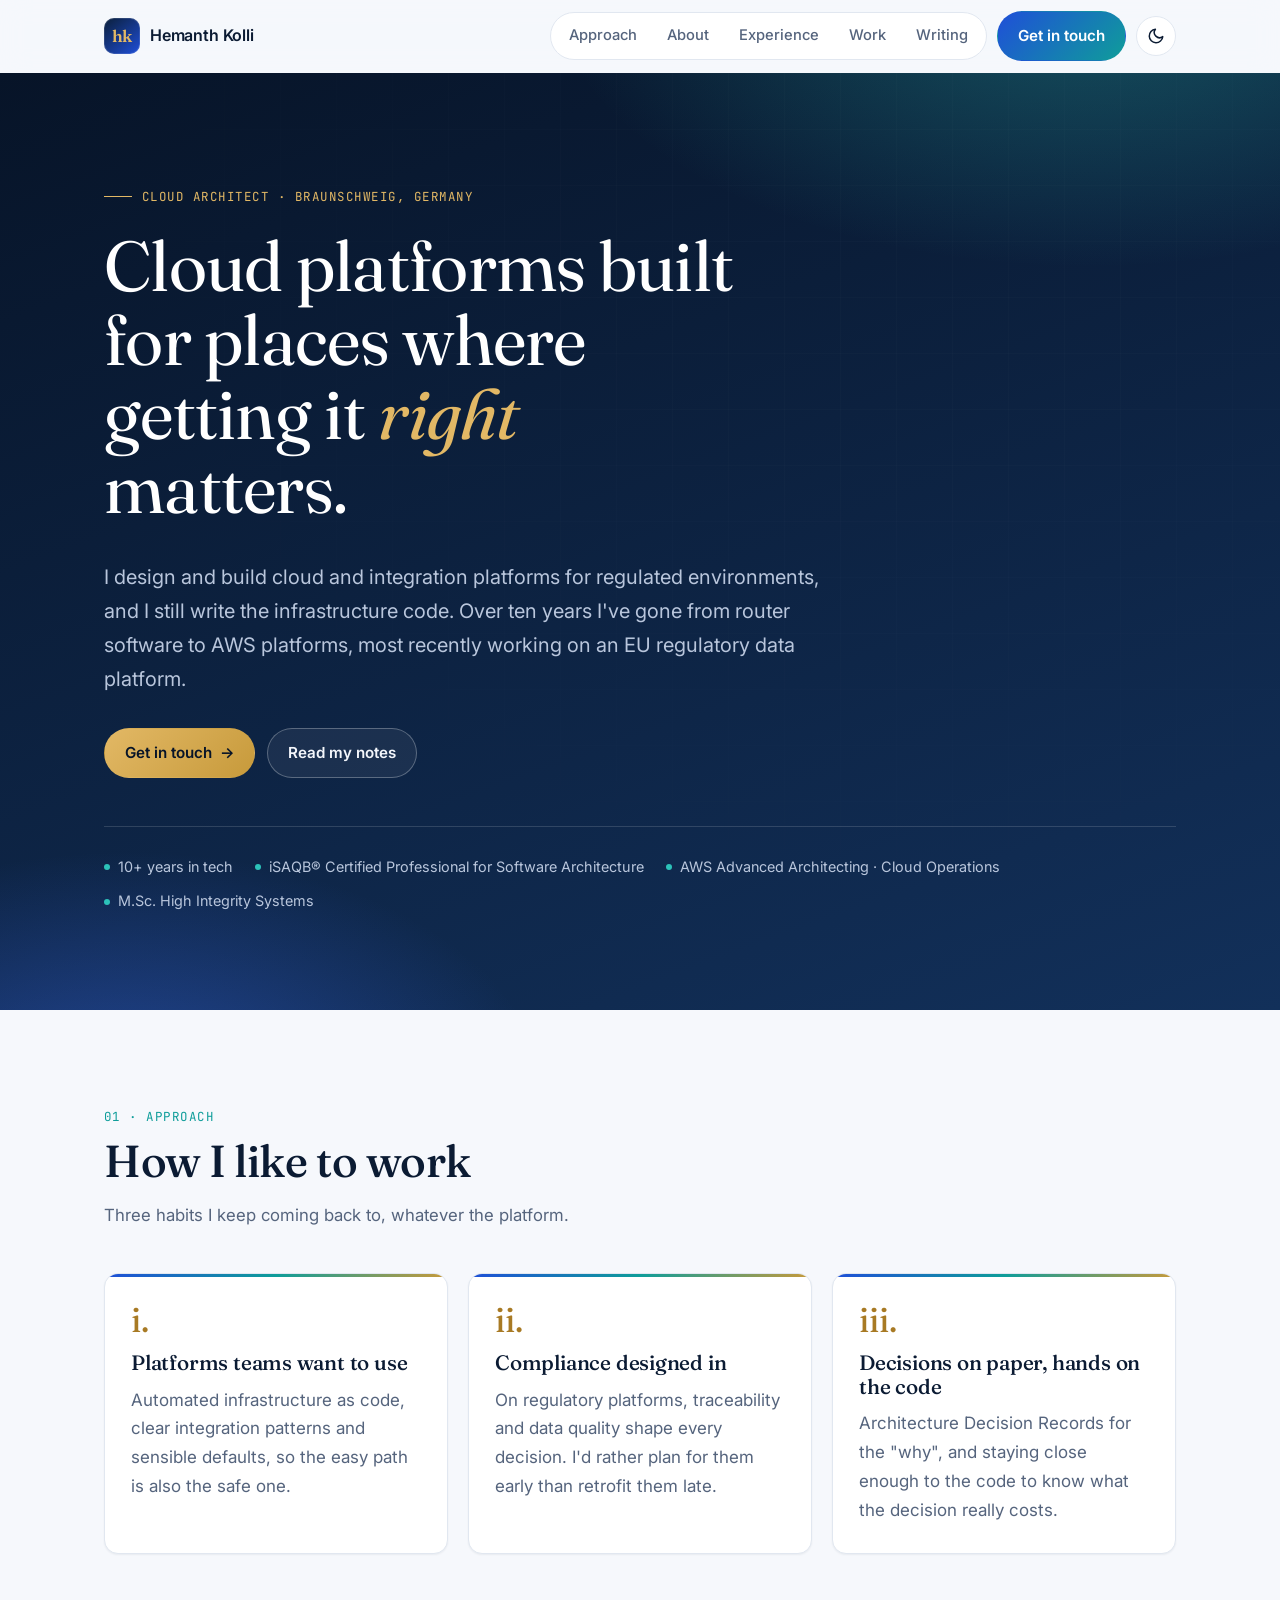
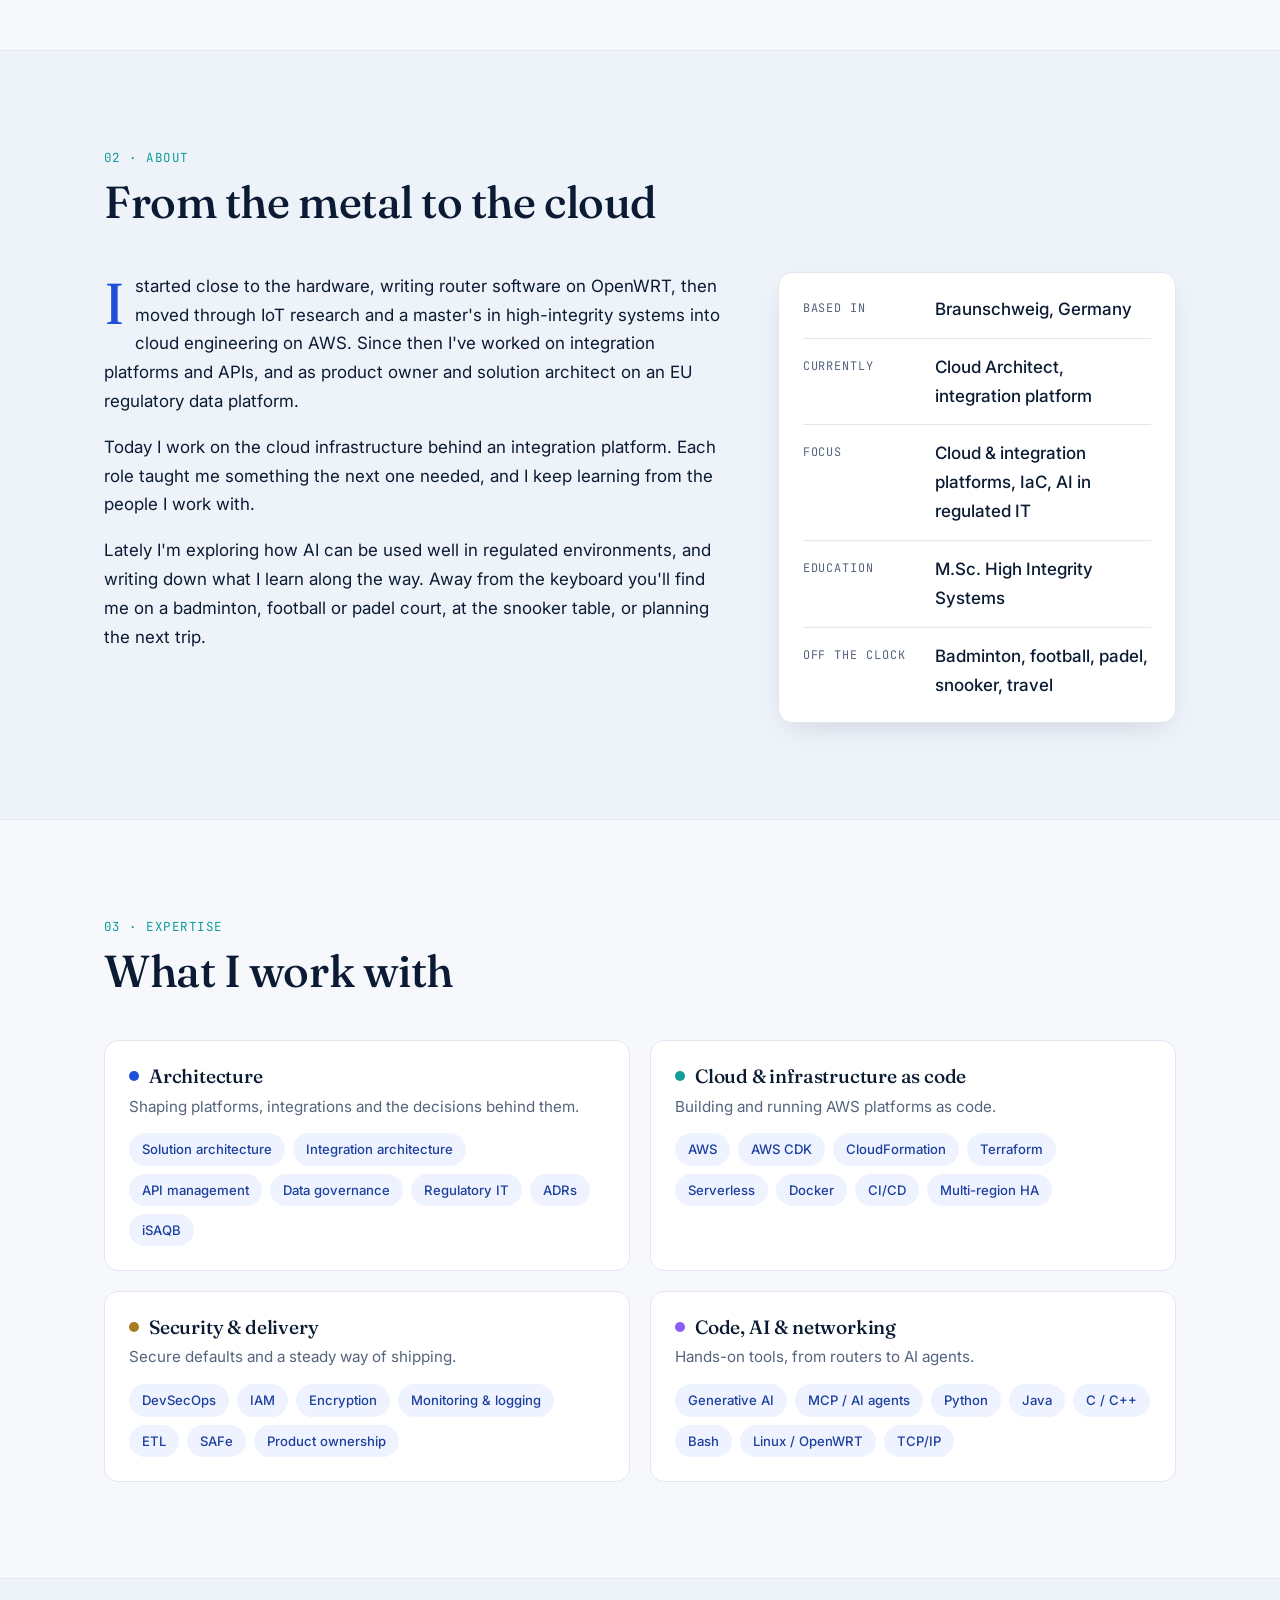
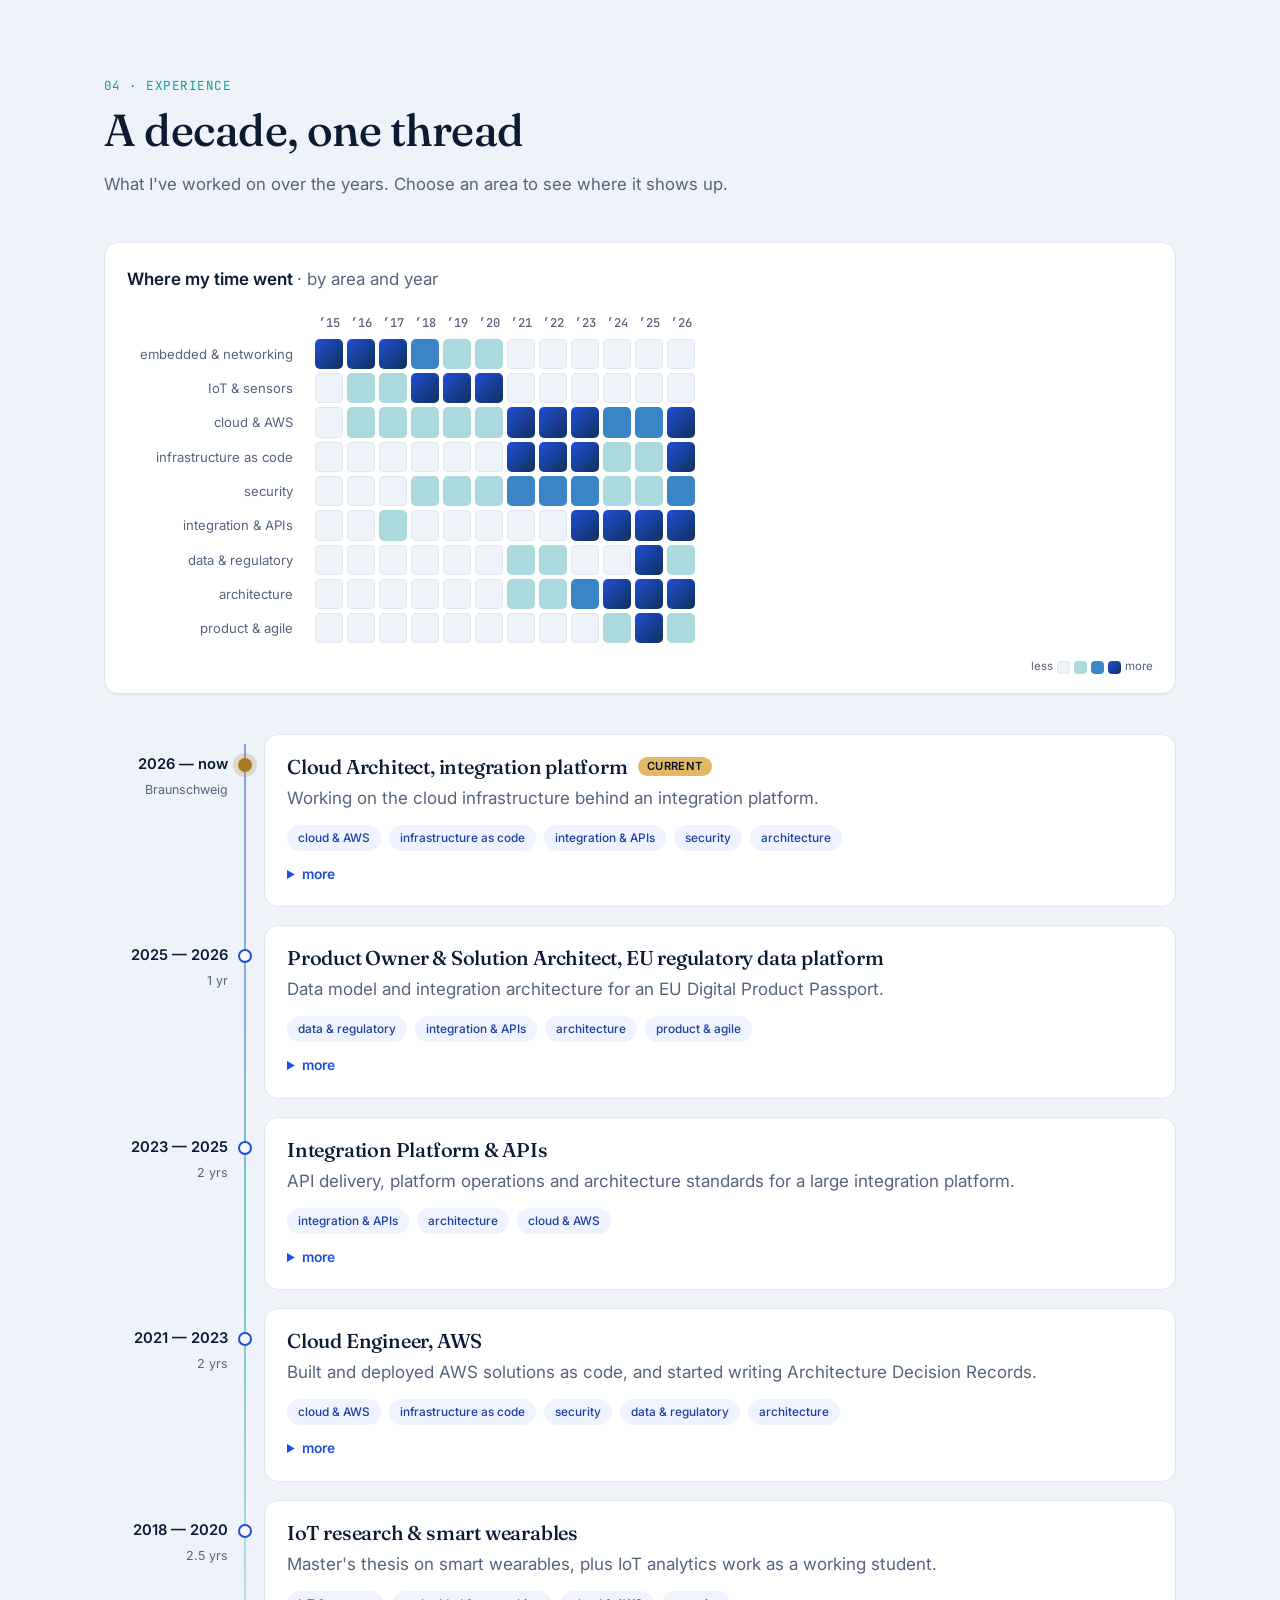
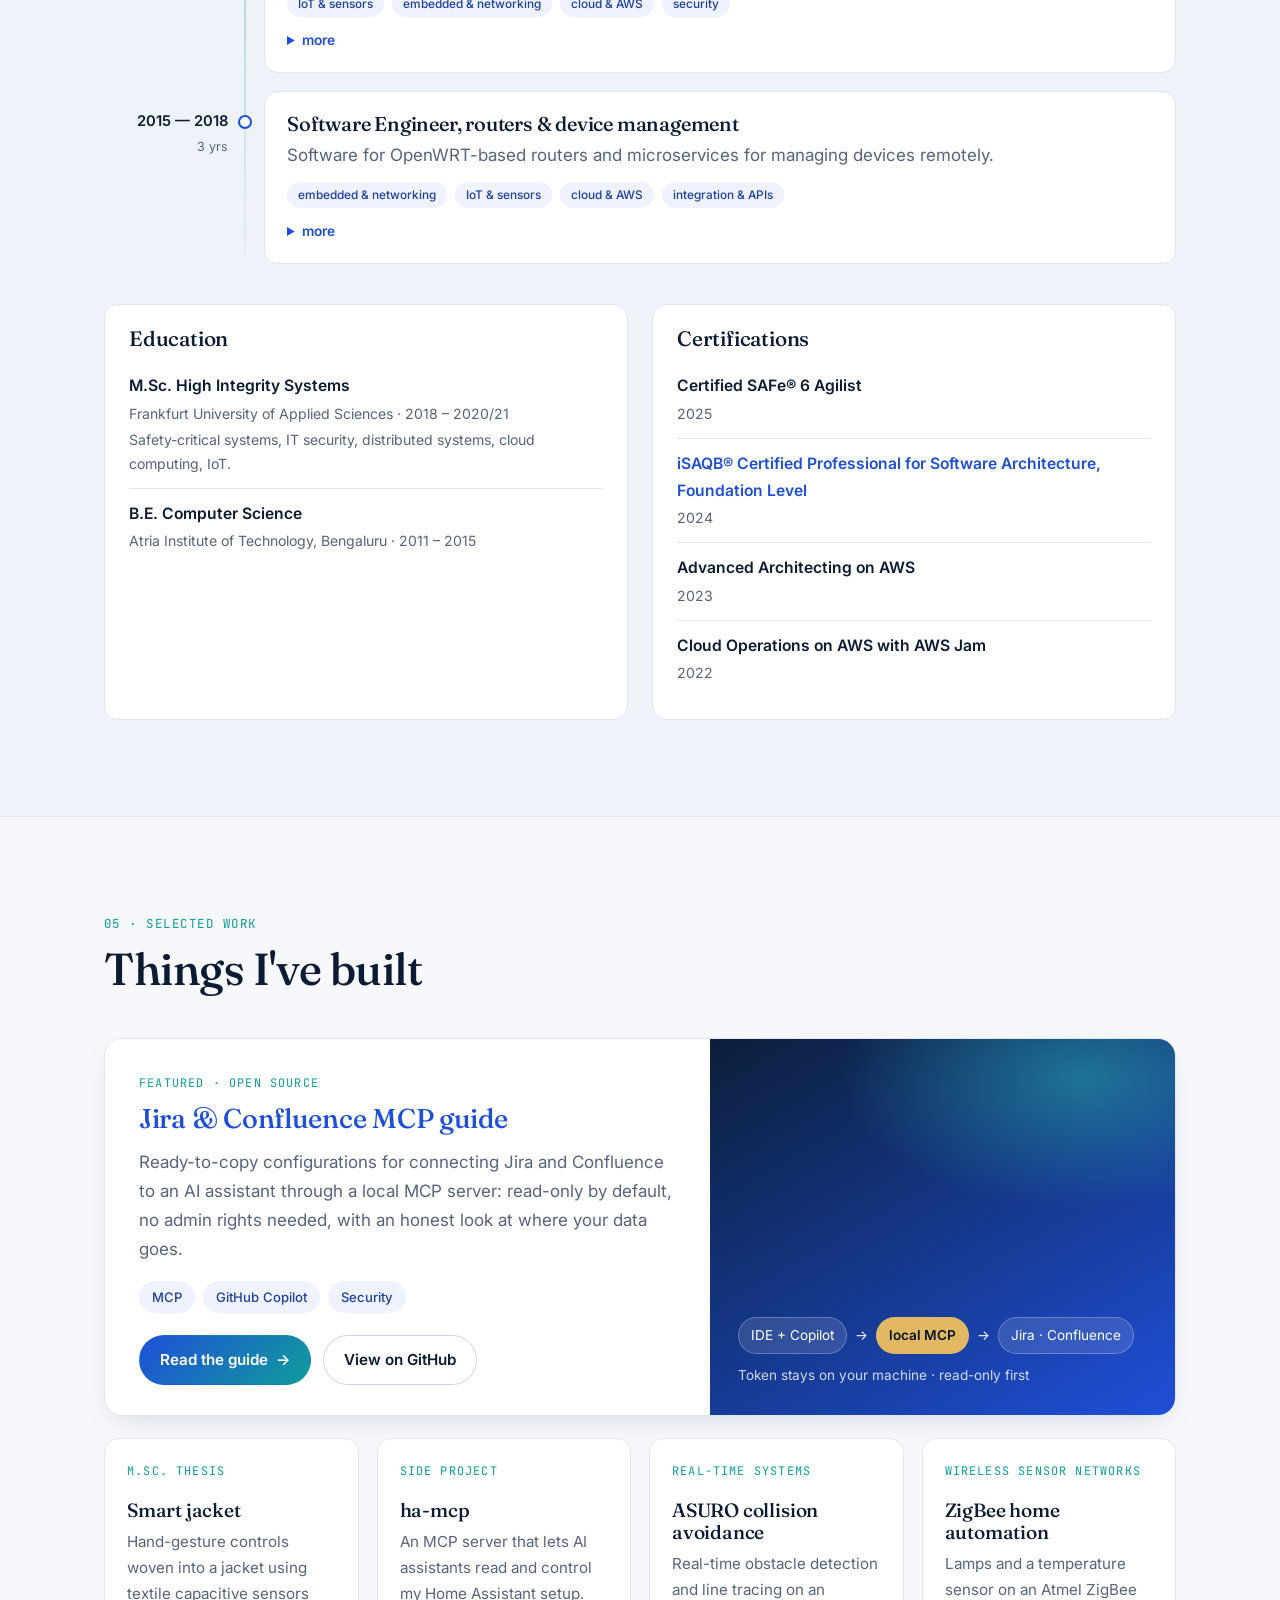
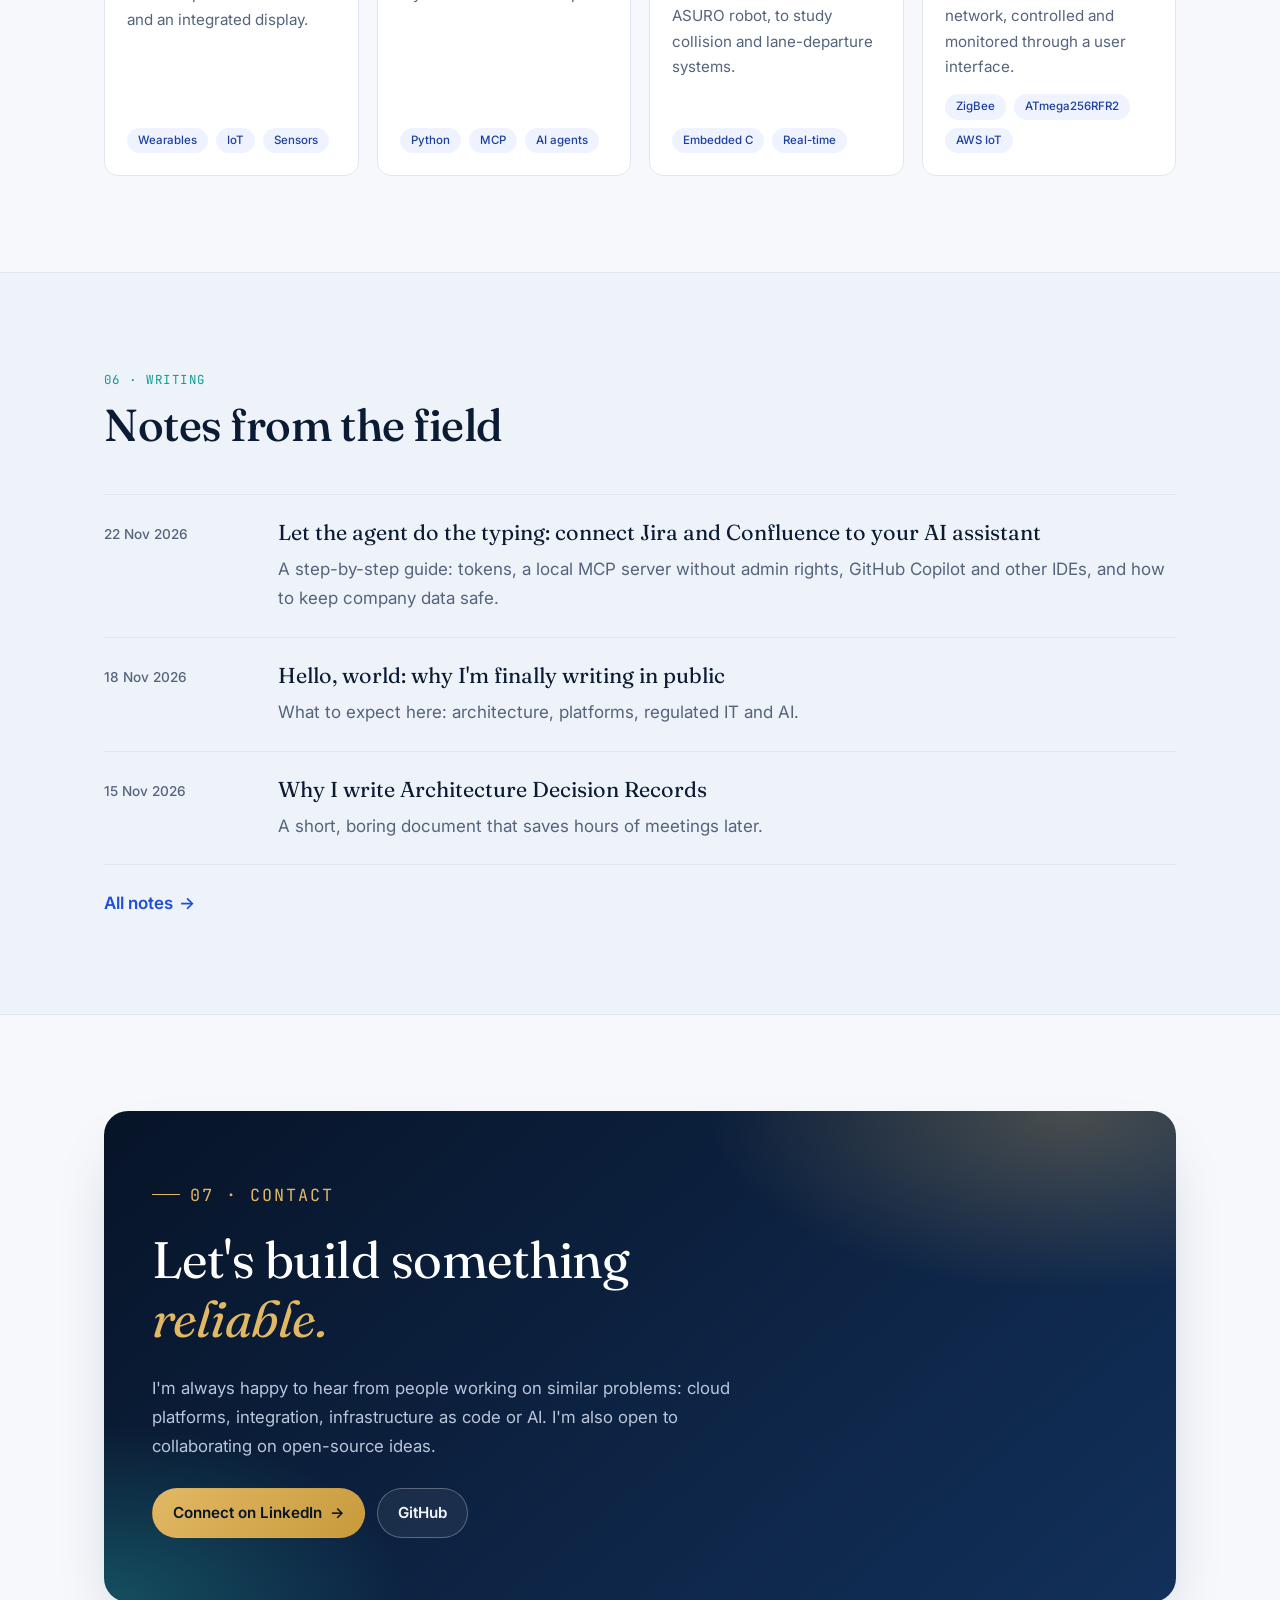
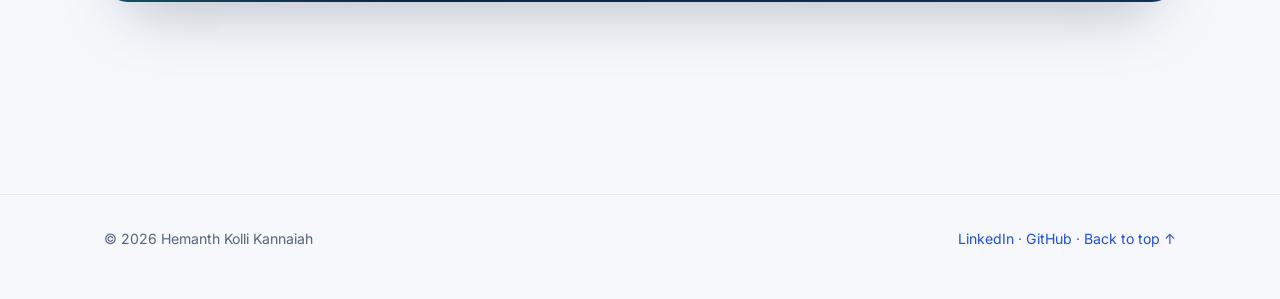
==== commit 8484f0d1: "Premium redesign: trust palette, serif type and refreshed home page Navy, blue and teal with gold ac" ====
--- a/index.html
+++ b/index.html
@@ -4,153 +4,192 @@
   <meta charset="utf-8">
   <meta name="viewport" content="width=device-width, initial-scale=1">
   <title>Hemanth Kolli · Cloud Architect</title>
-  <meta name="description" content="Hemanth Kolli Kannaiah, cloud architect in Braunschweig. Notes and projects on cloud platforms, integration and data architecture, and AI in regulated environments.">
+  <meta name="description" content="Hemanth Kolli Kannaiah, cloud architect in Braunschweig. Cloud and integration platforms for regulated environments, infrastructure as code, and notes from the field.">
   <link rel="canonical" href="https://hemanthkolli.com/">
   <meta property="og:url" content="https://hemanthkolli.com/">
   <meta property="og:title" content="Hemanth Kolli · Cloud Architect">
-  <meta property="og:description" content="Cloud platforms, integration and data architecture, IaC, and AI in regulated environments.">
+  <meta property="og:description" content="Cloud and integration platforms for regulated environments, built as code.">
   <meta property="og:type" content="website">
-  <link rel="icon" href="data:image/svg+xml,<svg xmlns='http://www.w3.org/2000/svg' viewBox='0 0 32 32'><rect width='32' height='32' rx='6' fill='%230b0f14'/><text x='5' y='23' font-family='monospace' font-size='18' fill='%234ade80'>&gt;_</text></svg>">
-  <script>try{var t=localStorage.getItem("theme");if(t)document.documentElement.setAttribute("data-theme",t)}catch(e){}</script>
-  <link rel="preconnect" href="https://fonts.googleapis.com">
-  <link rel="preconnect" href="https://fonts.gstatic.com" crossorigin>
-  <link href="https://fonts.googleapis.com/css2?family=IBM+Plex+Sans:wght@400;500;600&family=JetBrains+Mono:wght@400;500;700&display=swap" rel="stylesheet">
-  <link rel="stylesheet" href="css/style.css">
   <script type="application/ld+json">
   {"@context":"https://schema.org","@type":"Person","name":"Hemanth Kolli Kannaiah","alternateName":"Hemanth Kolli","url":"https://hemanthkolli.com/","jobTitle":"Cloud Architect","address":{"@type":"PostalAddress","addressLocality":"Braunschweig","addressCountry":"DE"},"alumniOf":"Frankfurt University of Applied Sciences","sameAs":["https://www.linkedin.com/in/hemanthkolli","https://github.com/Hemanthkolli"]}
   </script>
+  <link rel="icon" href="data:image/svg+xml,<svg xmlns='http://www.w3.org/2000/svg' viewBox='0 0 32 32'><rect width='32' height='32' rx='8' fill='%230b1f3a'/><text x='16' y='21.5' text-anchor='middle' font-family='Georgia,serif' font-size='15' font-weight='600' fill='%23e2b865'>hk</text></svg>">
+  <meta name="theme-color" content="#0b1f3a">
+  <script>document.documentElement.classList.add("js");try{var t=localStorage.getItem("theme");if(t)document.documentElement.setAttribute("data-theme",t)}catch(e){}</script>
+  <link rel="preconnect" href="https://fonts.googleapis.com">
+  <link rel="preconnect" href="https://fonts.gstatic.com" crossorigin>
+  <link href="https://fonts.googleapis.com/css2?family=Fraunces:ital,opsz,wght@0,9..144,400;0,9..144,500;0,9..144,600;1,9..144,400&family=Inter:wght@400;500;600&family=JetBrains+Mono:wght@400;500&display=swap" rel="stylesheet">
+  <link rel="stylesheet" href="/css/style.css">
 </head>
 <body>
   <a class="skip-link" href="#main">Skip to content</a>
 
   <header class="site-header">
     <nav class="nav container" aria-label="Main">
-      <a class="logo" href="/"><span class="prompt">~/</span>hemanth</a>
+      <a class="logo" href="/"><span class="monogram" aria-hidden="true">hk</span><span class="logo-name">Hemanth Kolli</span></a>
       <div class="nav-right">
         <ul class="nav-links">
-          <li><a href="#about">about</a></li>
-          <li><a href="#experience">path</a></li>
-          <li><a href="#projects">projects</a></li>
-          <li><a href="blog/">blog</a></li>
-          <li><a href="#contact">contact</a></li>
+          <li><a href="/#approach">Approach</a></li>
+          <li><a href="/#about">About</a></li>
+          <li><a href="/#experience">Experience</a></li>
+          <li><a href="/#work">Work</a></li>
+          <li><a href="/blog/">Writing</a></li>
         </ul>
-        <button class="icon-btn" type="button" data-theme-toggle aria-label="Toggle theme">☀</button>
-        <button class="icon-btn menu-toggle" type="button" data-menu-toggle aria-label="Open menu" aria-expanded="false">≡</button>
+        <a class="btn primary nav-cta" href="/#contact">Get in touch</a>
+        <button class="icon-btn" type="button" data-theme-toggle aria-label="Toggle theme"></button>
+        <button class="icon-btn menu-toggle" type="button" data-menu-toggle aria-label="Open menu" aria-expanded="false"><svg viewBox="0 0 24 24" fill="none" stroke="currentColor" stroke-width="2" stroke-linecap="round" aria-hidden="true"><path d="M4 7h16M4 12h16M4 17h16"/></svg></button>
       </div>
     </nav>
   </header>
 
   <main id="main">
     <!-- ============ HERO ============ -->
-    <section class="hero container">
-      <div class="terminal">
-        <div class="terminal-bar" aria-hidden="true">
-          <span class="dot r"></span><span class="dot y"></span><span class="dot g"></span>
-          <span class="terminal-title">hemanth@braunschweig: ~</span>
-        </div>
-        <div class="terminal-body">
-          <p class="line"><span class="prompt">$ </span><span class="cmd" data-type>whoami</span><span class="cursor" aria-hidden="true"></span></p>
-          <h1>Hemanth Kolli</h1>
-          <p class="role">Cloud Architect · Braunschweig, Germany</p>
-          <p class="tagline">
-            I work on cloud platforms, integration and data architecture, and I like staying
-            close to the code. These days I'm learning how data platforms and AI can be used
-            well in regulated environments, and writing down what I pick up along the way.
-          </p>
-          <div class="cta">
-            <a class="btn primary" href="#about">./about</a>
-            <a class="btn" href="blog/">cat blog/*</a>
-            <a class="btn" href="#contact">ping me</a>
-          </div>
+    <div class="hero-band">
+      <section class="hero container">
+        <p class="eyebrow">Cloud Architect · Braunschweig, Germany</p>
+        <h1>Cloud platforms built for places where getting it <em>right</em> matters.</h1>
+        <p class="lead">
+          I design and build cloud and integration platforms for regulated environments, and I still
+          write the infrastructure code. Over ten years I've gone from router software to AWS platforms,
+          most recently working on an EU regulatory data platform.
+        </p>
+        <div class="cta">
+          <a class="btn gold" href="#contact">Get in touch <span class="arrow">→</span></a>
+          <a class="btn ghost-light" href="/blog/">Read my notes</a>
+        </div>
+        <ul class="credentials" aria-label="Credentials">
+          <li>10+ years in tech</li>
+          <li>iSAQB® Certified Professional for Software Architecture</li>
+          <li>AWS Advanced Architecting · Cloud Operations</li>
+          <li>M.Sc. High Integrity Systems</li>
+        </ul>
+      </section>
+    </div>
+
+    <!-- ============ APPROACH ============ -->
+    <section id="approach" class="block reveal">
+      <div class="container">
+        <div class="section-head">
+          <span class="section-num">01 · Approach</span>
+          <h2>How I like to work</h2>
+          <p>Three habits I keep coming back to, whatever the platform.</p>
+        </div>
+        <div class="pillars">
+          <article class="pillar">
+            <span class="num">i.</span>
+            <h3>Platforms teams want to use</h3>
+            <p>Automated infrastructure as code, clear integration patterns and sensible defaults, so the easy path is also the safe one.</p>
+          </article>
+          <article class="pillar">
+            <span class="num">ii.</span>
+            <h3>Compliance designed in</h3>
+            <p>On regulatory platforms, traceability and data quality shape every decision. I'd rather plan for them early than retrofit them late.</p>
+          </article>
+          <article class="pillar">
+            <span class="num">iii.</span>
+            <h3>Decisions on paper, hands on the code</h3>
+            <p>Architecture Decision Records for the "why", and staying close enough to the code to know what the decision really costs.</p>
+          </article>
         </div>
       </div>
     </section>
 
     <!-- ============ ABOUT ============ -->
-    <section id="about" class="container reveal">
-      <h2 class="section-title"><span class="hash">#</span>about</h2>
-      <div class="about-grid">
-        <div>
-          <p>
-            I'm a cloud architect who likes staying close to the code. Over the years I've
-            worked as a cloud engineer, on integration platforms and APIs, and as a product
-            owner and solution architect on an EU regulatory data platform. Today I work on
-            the cloud infrastructure behind an integration platform. Each role taught me
-            something the next one needed.
-          </p>
-          <p>
-            What I enjoy most is helping build platforms that other teams find easy to use:
-            automated infrastructure as code, clear integration patterns and sensible security
-            defaults. Working on EU regulatory platforms has taught me how much compliance,
-            traceability and data quality matter, and I keep learning from the people I work with.
-          </p>
-          <p>
-            I started close to the metal, writing router software on OpenWRT, then moved through
-            IoT research into cloud and architecture. I see myself as a learner first: every
-            project, team and conversation teaches me something, and I'm always happy to swap ideas.
-            Away from the keyboard you'll find me playing badminton, football or padel, at the
-            snooker table, or planning the next trip.
-          </p>
-        </div>
-<pre class="facts" aria-label="Quick facts"><span class="c"># me.yaml</span>
-<span class="k">name</span>: <span class="s">Hemanth Kolli Kannaiah</span>
-<span class="k">role</span>: <span class="s">Cloud Architect</span>
-<span class="k">location</span>: <span class="s">Braunschweig, DE</span>
-<span class="k">focus</span>:
-  - <span class="s">Solution architecture</span>
-  - <span class="s">Cloud platform engineering</span>
-  - <span class="s">Integration &amp; data</span>
-  - <span class="s">AI in regulated IT</span>
-<span class="k">hobbies</span>: [<span class="s">badminton</span>, <span class="s">football</span>,
-          <span class="s">padel</span>, <span class="s">snooker</span>,
-          <span class="s">swimming</span>, <span class="s">travel</span>]
-<span class="k">web</span>: <span class="s">hemanthkolli.com</span></pre>
-      </div>
-
-      <div class="skill-groups" style="margin-top:32px">
-        <div class="skill-group">
-          <h3>architecture</h3>
-          <ul class="tags">
-            <li class="tag">Solution architecture</li><li class="tag">Integration architecture</li>
-            <li class="tag">API management</li><li class="tag">Data governance</li>
-            <li class="tag">Regulatory IT</li><li class="tag">ADRs</li><li class="tag">iSAQB</li>
-          </ul>
-        </div>
-        <div class="skill-group">
-          <h3>cloud &amp; iac</h3>
-          <ul class="tags">
-            <li class="tag">AWS</li><li class="tag">AWS CDK</li><li class="tag">CloudFormation</li>
-            <li class="tag">Terraform</li><li class="tag">Serverless</li><li class="tag">Docker</li>
-            <li class="tag">CI/CD</li><li class="tag">Multi-region HA</li>
-          </ul>
-        </div>
-        <div class="skill-group">
-          <h3>security &amp; delivery</h3>
-          <ul class="tags">
-            <li class="tag">DevSecOps</li><li class="tag">IAM</li><li class="tag">Encryption</li>
-            <li class="tag">Monitoring &amp; logging</li><li class="tag">ETL</li>
-            <li class="tag">SAFe</li><li class="tag">Product ownership</li>
-          </ul>
-        </div>
-        <div class="skill-group">
-          <h3>code, ai &amp; networking</h3>
-          <ul class="tags">
-            <li class="tag">Generative AI</li><li class="tag">MCP / AI agents</li>
-            <li class="tag">Python</li><li class="tag">Java</li><li class="tag">C / C++</li>
-            <li class="tag">Bash</li><li class="tag">Linux / OpenWRT</li><li class="tag">TCP/IP</li>
-          </ul>
+    <section id="about" class="block alt reveal">
+      <div class="container">
+        <div class="section-head">
+          <span class="section-num">02 · About</span>
+          <h2>From the metal to the cloud</h2>
+        </div>
+        <div class="about-grid">
+          <div class="prose">
+            <p>
+              I started close to the hardware, writing router software on OpenWRT, then moved through IoT
+              research and a master's in high-integrity systems into cloud engineering on AWS. Since then
+              I've worked on integration platforms and APIs, and as product owner and solution architect on
+              an EU regulatory data platform.
+            </p>
+            <p>
+              Today I work on the cloud infrastructure behind an integration platform. Each role taught me
+              something the next one needed, and I keep learning from the people I work with.
+            </p>
+            <p>
+              Lately I'm exploring how AI can be used well in regulated environments, and writing down what
+              I learn along the way. Away from the keyboard you'll find me on a badminton, football or padel
+              court, at the snooker table, or planning the next trip.
+            </p>
+          </div>
+          <dl class="facts">
+            <div><dt>Based in</dt><dd>Braunschweig, Germany</dd></div>
+            <div><dt>Currently</dt><dd>Cloud Architect, integration platform</dd></div>
+            <div><dt>Focus</dt><dd>Cloud &amp; integration platforms, IaC, AI in regulated IT</dd></div>
+            <div><dt>Education</dt><dd>M.Sc. High Integrity Systems</dd></div>
+            <div><dt>Off the clock</dt><dd>Badminton, football, padel, snooker, travel</dd></div>
+          </dl>
+        </div>
+      </div>
+    </section>
+
+    <!-- ============ EXPERTISE ============ -->
+    <section id="expertise" class="block reveal">
+      <div class="container">
+        <div class="section-head">
+          <span class="section-num">03 · Expertise</span>
+          <h2>What I work with</h2>
+        </div>
+        <div class="skill-groups">
+          <div class="skill-group">
+            <h3><span class="dot"></span>Architecture</h3>
+            <p>Shaping platforms, integrations and the decisions behind them.</p>
+            <ul class="tags">
+              <li class="tag">Solution architecture</li><li class="tag">Integration architecture</li>
+              <li class="tag">API management</li><li class="tag">Data governance</li>
+              <li class="tag">Regulatory IT</li><li class="tag">ADRs</li><li class="tag">iSAQB</li>
+            </ul>
+          </div>
+          <div class="skill-group">
+            <h3><span class="dot"></span>Cloud &amp; infrastructure as code</h3>
+            <p>Building and running AWS platforms as code.</p>
+            <ul class="tags">
+              <li class="tag">AWS</li><li class="tag">AWS CDK</li><li class="tag">CloudFormation</li>
+              <li class="tag">Terraform</li><li class="tag">Serverless</li><li class="tag">Docker</li>
+              <li class="tag">CI/CD</li><li class="tag">Multi-region HA</li>
+            </ul>
+          </div>
+          <div class="skill-group">
+            <h3><span class="dot"></span>Security &amp; delivery</h3>
+            <p>Secure defaults and a steady way of shipping.</p>
+            <ul class="tags">
+              <li class="tag">DevSecOps</li><li class="tag">IAM</li><li class="tag">Encryption</li>
+              <li class="tag">Monitoring &amp; logging</li><li class="tag">ETL</li>
+              <li class="tag">SAFe</li><li class="tag">Product ownership</li>
+            </ul>
+          </div>
+          <div class="skill-group">
+            <h3><span class="dot"></span>Code, AI &amp; networking</h3>
+            <p>Hands-on tools, from routers to AI agents.</p>
+            <ul class="tags">
+              <li class="tag">Generative AI</li><li class="tag">MCP / AI agents</li>
+              <li class="tag">Python</li><li class="tag">Java</li><li class="tag">C / C++</li>
+              <li class="tag">Bash</li><li class="tag">Linux / OpenWRT</li><li class="tag">TCP/IP</li>
+            </ul>
+          </div>
         </div>
       </div>
     </section>
 
     <!-- ============ EXPERIENCE ============ -->
-    <section id="experience" class="container reveal">
-      <h2 class="section-title"><span class="hash">#</span>path <span class="hint">career map</span></h2>
-      <p class="dim" style="margin-top:-8px">What I've worked on over the years, without the company names. Click an area to see where it shows up.</p>
-      <figure class="skillmap">
-        <figcaption class="skillmap-cap"><span class="prompt">$</span> git log --stat --since=2015 <span class="dim">· what I spent my time on, by year</span></figcaption>
-        <div class="skillmap-scroll">
-          <table class="skillmap-grid" aria-label="Areas of work by year, from 2015 to 2026">
+    <section id="experience" class="block alt reveal">
+      <div class="container">
+        <div class="section-head">
+          <span class="section-num">04 · Experience</span>
+          <h2>A decade, one thread</h2>
+          <p>What I've worked on over the years. Choose an area to see where it shows up.</p>
+        </div>
+        <figure class="skillmap">
+          <figcaption class="skillmap-cap">Where my time went <span class="dim">· by area and year</span></figcaption>
+          <div class="skillmap-scroll">
+            <table class="skillmap-grid" aria-label="Areas of work by year, from 2015 to 2026">
             <thead><tr><td></td><th scope="col">’15</th><th scope="col">’16</th><th scope="col">’17</th><th scope="col">’18</th><th scope="col">’19</th><th scope="col">’20</th><th scope="col">’21</th><th scope="col">’22</th><th scope="col">’23</th><th scope="col">’24</th><th scope="col">’25</th><th scope="col">’26</th></tr></thead>
             <tbody>
             <tr data-area="embedded"><th scope="row"><button type="button" class="area-btn" data-filter-area="embedded">embedded &amp; networking</button></th><td class="lvl-3" title="embedded &amp; networking, 2015: a lot"><span class="sr">a lot</span></td><td class="lvl-3" title="embedded &amp; networking, 2016: a lot"><span class="sr">a lot</span></td><td class="lvl-3" title="embedded &amp; networking, 2017: a lot"><span class="sr">a lot</span></td><td class="lvl-2" title="embedded &amp; networking, 2018: a fair amount"><span class="sr">a fair amount</span></td><td class="lvl-1" title="embedded &amp; networking, 2019: a little"><span class="sr">a little</span></td><td class="lvl-1" title="embedded &amp; networking, 2020: a little"><span class="sr">a little</span></td><td class="lvl-0" title="embedded &amp; networking, 2021: none"><span class="sr">none</span></td><td class="lvl-0" title="embedded &amp; networking, 2022: none"><span class="sr">none</span></td><td class="lvl-0" title="embedded &amp; networking, 2023: none"><span class="sr">none</span></td><td class="lvl-0" title="embedded &amp; networking, 2024: none"><span class="sr">none</span></td><td class="lvl-0" title="embedded &amp; networking, 2025: none"><span class="sr">none</span></td><td class="lvl-0" title="embedded &amp; networking, 2026: none"><span class="sr">none</span></td></tr>
@@ -164,16 +203,16 @@
             <tr data-area="product"><th scope="row"><button type="button" class="area-btn" data-filter-area="product">product &amp; agile</button></th><td class="lvl-0" title="product &amp; agile, 2015: none"><span class="sr">none</span></td><td class="lvl-0" title="product &amp; agile, 2016: none"><span class="sr">none</span></td><td class="lvl-0" title="product &amp; agile, 2017: none"><span class="sr">none</span></td><td class="lvl-0" title="product &amp; agile, 2018: none"><span class="sr">none</span></td><td class="lvl-0" title="product &amp; agile, 2019: none"><span class="sr">none</span></td><td class="lvl-0" title="product &amp; agile, 2020: none"><span class="sr">none</span></td><td class="lvl-0" title="product &amp; agile, 2021: none"><span class="sr">none</span></td><td class="lvl-0" title="product &amp; agile, 2022: none"><span class="sr">none</span></td><td class="lvl-0" title="product &amp; agile, 2023: none"><span class="sr">none</span></td><td class="lvl-1" title="product &amp; agile, 2024: a little"><span class="sr">a little</span></td><td class="lvl-3" title="product &amp; agile, 2025: a lot"><span class="sr">a lot</span></td><td class="lvl-1" title="product &amp; agile, 2026: a little"><span class="sr">a little</span></td></tr>
             </tbody>
           </table>
-        </div>
-        <div class="skillmap-legend" aria-hidden="true"><span>less</span><i class="lvl-0"></i><i class="lvl-1"></i><i class="lvl-2"></i><i class="lvl-3"></i><span>more</span></div>
-        <p class="filter-status" data-filter-status hidden><span data-filter-label></span> <button type="button" class="btn btn-sm" data-filter-clear>show all</button></p>
-      </figure>
+          </div>
+          <div class="skillmap-legend" aria-hidden="true"><span>less</span><i class="lvl-0"></i><i class="lvl-1"></i><i class="lvl-2"></i><i class="lvl-3"></i><span>more</span></div>
+          <p class="filter-status" data-filter-status hidden><span data-filter-label></span> <button type="button" class="btn btn-sm" data-filter-clear>Show all</button></p>
+        </figure>
 
       <ol class="jobs">
         <li class="job job-current" data-areas="cloud iac integration security architecture">
-          <div class="job-when"><span class="job-period">2026 — now</span><span class="job-dur">now</span></div>
-          <article class="job-card">
-            <h3>Cloud architecture for an integration platform</h3>
+          <div class="job-when"><span class="job-period">2026 — now</span><span class="job-dur">Braunschweig</span></div>
+          <article class="job-card">
+            <h3>Cloud Architect, integration platform <span class="badge">Current</span></h3>
             <p>Working on the cloud infrastructure behind an integration platform.</p>
             <ul class="tags"><li class="tag area-chip" data-chip="cloud">cloud &amp; AWS</li><li class="tag area-chip" data-chip="iac">infrastructure as code</li><li class="tag area-chip" data-chip="integration">integration &amp; APIs</li><li class="tag area-chip" data-chip="security">security</li><li class="tag area-chip" data-chip="architecture">architecture</li></ul>
             <details><summary>more</summary><ul><li>Infrastructure as code, networking, security and operations for the platform.</li><li>Bringing back what I learned about data ownership and regulated delivery.</li></ul></details>
@@ -182,7 +221,7 @@
         <li class="job" data-areas="data integration architecture product">
           <div class="job-when"><span class="job-period">2025 — 2026</span><span class="job-dur">1 yr</span></div>
           <article class="job-card">
-            <h3>Product owner &amp; solution architect, EU regulatory data platform</h3>
+            <h3>Product Owner &amp; Solution Architect, EU regulatory data platform</h3>
             <p>Data model and integration architecture for an EU Digital Product Passport.</p>
             <ul class="tags"><li class="tag area-chip" data-chip="data">data &amp; regulatory</li><li class="tag area-chip" data-chip="integration">integration &amp; APIs</li><li class="tag area-chip" data-chip="architecture">architecture</li><li class="tag area-chip" data-chip="product">product &amp; agile</li></ul>
             <details><summary>more</summary><ul><li>Was responsible for an end-to-end data model aligned with the regulation and industry semantic standards.</li><li>Helped shape an integration architecture that makes onboarding new data suppliers easier.</li><li>Learned a lot from working closely with legal and compliance colleagues.</li></ul></details>
@@ -191,7 +230,7 @@
         <li class="job" data-areas="integration architecture cloud">
           <div class="job-when"><span class="job-period">2023 — 2025</span><span class="job-dur">2 yrs</span></div>
           <article class="job-card">
-            <h3>Integration platform &amp; APIs</h3>
+            <h3>Integration Platform &amp; APIs</h3>
             <p>API delivery, platform operations and architecture standards for a large integration platform.</p>
             <ul class="tags"><li class="tag area-chip" data-chip="integration">integration &amp; APIs</li><li class="tag area-chip" data-chip="architecture">architecture</li><li class="tag area-chip" data-chip="cloud">cloud &amp; AWS</li></ul>
             <details><summary>more</summary><ul><li>Supported teams delivering APIs on a shared platform.</li><li>Contributed to architecture standards and day-to-day platform operations.</li></ul></details>
@@ -200,7 +239,7 @@
         <li class="job" data-areas="cloud iac security data architecture">
           <div class="job-when"><span class="job-period">2021 — 2023</span><span class="job-dur">2 yrs</span></div>
           <article class="job-card">
-            <h3>Cloud engineering on AWS</h3>
+            <h3>Cloud Engineer, AWS</h3>
             <p>Built and deployed AWS solutions as code, and started writing Architecture Decision Records.</p>
             <ul class="tags"><li class="tag area-chip" data-chip="cloud">cloud &amp; AWS</li><li class="tag area-chip" data-chip="iac">infrastructure as code</li><li class="tag area-chip" data-chip="security">security</li><li class="tag area-chip" data-chip="data">data &amp; regulatory</li><li class="tag area-chip" data-chip="architecture">architecture</li></ul>
             <details><summary>more</summary><ul><li>CloudFormation and AWS CDK for platform infrastructure.</li><li>Cloud security: encryption, monitoring and access control.</li><li>Automation, ETL processes and multi-region data storage.</li></ul></details>
@@ -209,7 +248,7 @@
         <li class="job" data-areas="iot embedded cloud security">
           <div class="job-when"><span class="job-period">2018 — 2020</span><span class="job-dur">2.5 yrs</span></div>
           <article class="job-card">
-            <h3>IoT research and smart wearables</h3>
+            <h3>IoT research &amp; smart wearables</h3>
             <p>Master&#x27;s thesis on smart wearables, plus IoT analytics work as a working student.</p>
             <ul class="tags"><li class="tag area-chip" data-chip="iot">IoT &amp; sensors</li><li class="tag area-chip" data-chip="embedded">embedded &amp; networking</li><li class="tag area-chip" data-chip="cloud">cloud &amp; AWS</li><li class="tag area-chip" data-chip="security">security</li></ul>
             <details><summary>more</summary><ul><li>Built a jacket with hand-gesture controls from textile capacitive sensors.</li><li>Automated test reporting and generated sensor data to test cloud applications.</li></ul></details>
@@ -218,7 +257,7 @@
         <li class="job" data-areas="embedded iot cloud integration">
           <div class="job-when"><span class="job-period">2015 — 2018</span><span class="job-dur">3 yrs</span></div>
           <article class="job-card">
-            <h3>Router software and device management</h3>
+            <h3>Software Engineer, routers &amp; device management</h3>
             <p>Software for OpenWRT-based routers and microservices for managing devices remotely.</p>
             <ul class="tags"><li class="tag area-chip" data-chip="embedded">embedded &amp; networking</li><li class="tag area-chip" data-chip="iot">IoT &amp; sensors</li><li class="tag area-chip" data-chip="cloud">cloud &amp; AWS</li><li class="tag area-chip" data-chip="integration">integration &amp; APIs</li></ul>
             <details><summary>more</summary><ul><li>Router features (WLAN, WAN, firewall, routing) in Lua, LuCI and shell.</li><li>Enhanced a TR-069 client and automated data-model code generation with Python.</li><li>Microservices with JWT auth, Jenkins builds and Docker on AWS.</li></ul></details>
@@ -226,131 +265,152 @@
         </li>
       </ol>
 
-      <div class="two-col" style="margin-top:28px">
-        <div>
-          <h3 class="sub"><span class="hash">##</span> education</h3>
-          <ul class="plain">
-            <li>
-              <strong>M.Sc. High Integrity Systems</strong>
-              <span class="dim">Frankfurt University of Applied Sciences · 2018 — 2020/21</span>
-              <span class="dim">Safety-critical systems, IT security, distributed systems, cloud computing, IoT.</span>
-            </li>
-            <li>
-              <strong>B.E. Computer Science</strong>
-              <span class="dim">Atria Institute of Technology, Bengaluru · 2011 — 2015</span>
-            </li>
+        <div class="two-col">
+          <div>
+            <h3 class="sub">Education</h3>
+            <ul class="plain">
+              <li>
+                <strong>M.Sc. High Integrity Systems</strong>
+                <span class="dim">Frankfurt University of Applied Sciences · 2018 – 2020/21</span>
+                <span class="dim">Safety-critical systems, IT security, distributed systems, cloud computing, IoT.</span>
+              </li>
+              <li>
+                <strong>B.E. Computer Science</strong>
+                <span class="dim">Atria Institute of Technology, Bengaluru · 2011 – 2015</span>
+              </li>
+            </ul>
+          </div>
+          <div>
+            <h3 class="sub">Certifications</h3>
+            <ul class="plain">
+              <li><strong>Certified SAFe® 6 Agilist</strong><span class="dim">2025</span></li>
+              <li><strong><a href="https://badges.certible.com/certible/badge/cc0fc746-d113-41b0-ad52-018f16ca4938" rel="noopener">iSAQB® Certified Professional for Software Architecture, Foundation Level</a></strong><span class="dim">2024</span></li>
+              <li><strong>Advanced Architecting on AWS</strong><span class="dim">2023</span></li>
+              <li><strong>Cloud Operations on AWS with AWS Jam</strong><span class="dim">2022</span></li>
+            </ul>
+          </div>
+        </div>
+      </div>
+    </section>
+
+    <!-- ============ WORK ============ -->
+    <section id="work" class="block reveal">
+      <div class="container">
+        <div class="section-head">
+          <span class="section-num">05 · Selected work</span>
+          <h2>Things I've built</h2>
+        </div>
+
+        <article class="featured">
+          <div class="featured-body">
+            <span class="kicker">Featured · Open source</span>
+            <h3><a href="https://github.com/Hemanthkolli/jira-confluence-mcp-guide">Jira &amp; Confluence MCP guide</a></h3>
+            <p>
+              Ready-to-copy configurations for connecting Jira and Confluence to an AI assistant through a
+              local MCP server: read-only by default, no admin rights needed, with an honest look at where
+              your data goes.
+            </p>
+            <ul class="tags"><li class="tag">MCP</li><li class="tag">GitHub Copilot</li><li class="tag">Security</li></ul>
+            <div class="cta" style="margin-top:22px">
+              <a class="btn primary" href="/blog/ai-agent-backlog.html">Read the guide <span class="arrow">→</span></a>
+              <a class="btn" href="https://github.com/Hemanthkolli/jira-confluence-mcp-guide">View on GitHub</a>
+            </div>
+          </div>
+          <div class="featured-art" aria-hidden="true">
+            <div class="flow"><span class="node">IDE + Copilot</span>→<span class="node gold">local MCP</span>→<span class="node">Jira · Confluence</span></div>
+            <span style="opacity:.8;font-size:.85rem">Token stays on your machine · read-only first</span>
+          </div>
+        </article>
+
+        <div class="cards">
+          <article class="card">
+            <span class="kicker">M.Sc. thesis</span>
+            <h3>Smart jacket</h3>
+            <p>Hand-gesture controls woven into a jacket using textile capacitive sensors and an integrated display.</p>
+            <ul class="tags"><li class="tag">Wearables</li><li class="tag">IoT</li><li class="tag">Sensors</li></ul>
+          </article>
+          <article class="card">
+            <span class="kicker">Side project</span>
+            <h3>ha-mcp</h3>
+            <p>An MCP server that lets AI assistants read and control my Home Assistant setup.</p>
+            <ul class="tags"><li class="tag">Python</li><li class="tag">MCP</li><li class="tag">AI agents</li></ul>
+          </article>
+          <article class="card">
+            <span class="kicker">Real-time systems</span>
+            <h3>ASURO collision avoidance</h3>
+            <p>Real-time obstacle detection and line tracing on an ASURO robot, to study collision and lane-departure systems.</p>
+            <ul class="tags"><li class="tag">Embedded C</li><li class="tag">Real-time</li></ul>
+          </article>
+          <article class="card">
+            <span class="kicker">Wireless sensor networks</span>
+            <h3>ZigBee home automation</h3>
+            <p>Lamps and a temperature sensor on an Atmel ZigBee network, controlled and monitored through a user interface.</p>
+            <ul class="tags"><li class="tag">ZigBee</li><li class="tag">ATmega256RFR2</li><li class="tag">AWS IoT</li></ul>
+          </article>
+        </div>
+      </div>
+    </section>
+
+    <!-- ============ WRITING ============ -->
+    <section id="writing" class="block alt reveal">
+      <div class="container">
+        <div class="section-head">
+          <span class="section-num">06 · Writing</span>
+          <h2>Notes from the field</h2>
+        </div>
+        <ul class="posts">
+          <li>
+            <time datetime="2026-11-22">22 Nov 2026</time>
+            <div>
+              <a class="title" href="/blog/ai-agent-backlog.html">Let the agent do the typing: connect Jira and Confluence to your AI assistant</a>
+              <p>A step-by-step guide: tokens, a local MCP server without admin rights, GitHub Copilot and other IDEs, and how to keep company data safe.</p>
+            </div>
+          </li>
+          <li>
+            <time datetime="2026-11-18">18 Nov 2026</time>
+            <div>
+              <a class="title" href="/blog/hello-world.html">Hello, world: why I'm finally writing in public</a>
+              <p>What to expect here: architecture, platforms, regulated IT and AI.</p>
+            </div>
+          </li>
+          <li>
+            <time datetime="2026-11-15">15 Nov 2026</time>
+            <div>
+              <a class="title" href="/blog/why-adrs.html">Why I write Architecture Decision Records</a>
+              <p>A short, boring document that saves hours of meetings later.</p>
+            </div>
+          </li>
+        </ul>
+        <a class="more" href="/blog/">All notes <span>→</span></a>
+      </div>
+    </section>
+
+    <!-- ============ CONTACT ============ -->
+    <section id="contact" class="block reveal">
+      <div class="container">
+        <div class="contact-band">
+          <p class="eyebrow" style="color:var(--gold-400)">07 · Contact</p>
+          <h2>Let's build something <em>reliable.</em></h2>
+          <p>
+            I'm always happy to hear from people working on similar problems: cloud platforms, integration,
+            infrastructure as code or AI. I'm also open to collaborating on open-source ideas.
+          </p>
+          <ul class="links">
+            <li><a class="btn gold" href="https://www.linkedin.com/in/hemanthkolli" rel="me">Connect on LinkedIn <span class="arrow">→</span></a></li>
+            <li><a class="btn ghost-light" href="https://github.com/Hemanthkolli" rel="me">GitHub</a></li>
           </ul>
         </div>
-        <div>
-          <h3 class="sub"><span class="hash">##</span> certifications</h3>
-          <ul class="plain">
-            <li><strong>Certified SAFe® 6 Agilist</strong><span class="dim">2025</span></li>
-            <li><strong><a href="https://badges.certible.com/certible/badge/cc0fc746-d113-41b0-ad52-018f16ca4938" rel="noopener">iSAQB® Certified Professional for Software Architecture, Foundation Level</a></strong><span class="dim">2024</span></li>
-            <li><strong>Advanced Architecting on AWS</strong><span class="dim">2023</span></li>
-            <li><strong>Cloud Operations on AWS with AWS Jam</strong><span class="dim">2022</span></li>
-          </ul>
-        </div>
-      </div>
-    </section>
-
-    <!-- ============ PROJECTS ============ -->
-    <section id="projects" class="container reveal">
-      <h2 class="section-title"><span class="hash">#</span>projects <span class="hint">ls -la ~/projects</span></h2>
-      <div class="cards">
-        <article class="card">
-          <span class="perm">drwxr-xr-x · open source</span>
-          <h3><a href="https://github.com/Hemanthkolli/jira-confluence-mcp-guide">jira-confluence-mcp-guide</a></h3>
-          <p>Ready-to-copy configs for connecting Jira and Confluence to an AI assistant through a local MCP server, read-only by default.</p>
-          <ul class="tags"><li class="tag">MCP</li><li class="tag">GitHub Copilot</li><li class="tag">Security</li></ul>
-        </article>
-        <article class="card">
-          <span class="perm">drwxr-xr-x · m.sc. thesis</span>
-          <h3>smart-jacket</h3>
-          <p>Hand-gesture controls woven into a jacket using textile capacitive sensors and an integrated display.</p>
-          <ul class="tags"><li class="tag">Wearables</li><li class="tag">IoT</li><li class="tag">Sensors</li></ul>
-        </article>
-        <article class="card">
-          <span class="perm">drwxr-xr-x · side project</span>
-          <h3>ha-mcp</h3>
-          <p>A small experiment: an MCP server that lets AI assistants read and control my Home Assistant setup.</p>
-          <ul class="tags"><li class="tag">Python</li><li class="tag">MCP</li><li class="tag">AI agents</li></ul>
-        </article>
-        <article class="card">
-          <span class="perm">drwxr-xr-x · real-time systems</span>
-          <h3>asuro-collision-avoidance</h3>
-          <p>Real-time obstacle detection and line tracing on an ASURO robot, to study how collision and lane-departure systems work in vehicles.</p>
-          <ul class="tags"><li class="tag">Embedded C</li><li class="tag">Real-time</li><li class="tag">CI</li></ul>
-        </article>
-        <article class="card">
-          <span class="perm">drwxr-xr-x · wireless sensor networks</span>
-          <h3>zigbee-home-automation</h3>
-          <p>Lamps and a temperature sensor on an Atmel ZigBee network, controlled and monitored through a user interface.</p>
-          <ul class="tags"><li class="tag">ZigBee</li><li class="tag">ATmega256RFR2</li><li class="tag">AWS IoT</li></ul>
-        </article>
-        <article class="card">
-          <span class="perm">drwxr-xr-x · web</span>
-          <h3><a href="https://github.com/Hemanthkolli/hemanthkolli.com">hemanthkolli.com</a></h3>
-          <p>This site: plain HTML and CSS, no build step, dark and light themes, hosted on GitHub Pages.</p>
-          <ul class="tags"><li class="tag">HTML</li><li class="tag">CSS</li></ul>
-        </article>
-      </div>
-    </section>
-
-    <!-- ============ WRITING ============ -->
-    <section id="writing" class="container reveal">
-      <h2 class="section-title"><span class="hash">#</span>latest writing</h2>
-      <ul class="posts">
-        <li>
-          <time datetime="2026-11-22">2026-11-22</time>
-          <div>
-            <a class="title" href="blog/ai-agent-backlog.html">Let the agent do the typing: connect Jira and Confluence to your AI assistant</a>
-            <p>A step-by-step guide: tokens, a local MCP server without admin rights, GitHub Copilot and other IDEs, and how to keep company data safe.</p>
-          </div>
-        </li>
-        <li>
-          <time datetime="2026-11-18">2026-11-18</time>
-          <div>
-            <a class="title" href="blog/hello-world.html">Hello, world: why I'm finally writing in public</a>
-            <p>What to expect here: architecture, platforms, regulated IT and AI.</p>
-          </div>
-        </li>
-        <li>
-          <time datetime="2026-11-15">2026-11-15</time>
-          <div>
-            <a class="title" href="blog/why-adrs.html">Why I write Architecture Decision Records</a>
-            <p>A short, boring document that saves hours of meetings later.</p>
-          </div>
-        </li>
-      </ul>
-      <a class="more" href="blog/">→ all posts</a>
-    </section>
-
-    <!-- ============ CONTACT ============ -->
-    <section id="contact" class="container reveal">
-      <h2 class="section-title"><span class="hash">#</span>contact</h2>
-      <div class="contact-box">
-        <span style="color:var(--accent)">$</span> echo "let's talk"
-        <p style="margin-top:12px">
-          I'm always happy to hear from people working on similar problems, whether it's
-          cloud platforms, integration, infrastructure as code or AI. I'm also open to
-          collaborating on open-source ideas and future integrations. LinkedIn is the easiest
-          way to reach me.
-        </p>
-        <ul class="links">
-          <li><a class="btn primary" href="https://www.linkedin.com/in/hemanthkolli" rel="me">linkedin</a></li>
-          <li><a class="btn" href="https://github.com/Hemanthkolli" rel="me">github</a></li>
-        </ul>
       </div>
     </section>
   </main>
 
   <footer class="site-footer">
     <div class="container">
-      <span>© <span data-year>2026</span> Hemanth Kolli Kannaiah · hemanthkolli.com</span>
-      <span>built with plain html &amp; css · <a href="#main">↑ top</a></span>
+      <span>© <span data-year>2026</span> Hemanth Kolli Kannaiah</span>
+      <span><a href="https://www.linkedin.com/in/hemanthkolli" rel="me">LinkedIn</a> · <a href="https://github.com/Hemanthkolli" rel="me">GitHub</a> · <a href="#main">Back to top ↑</a></span>
     </div>
   </footer>
 
-  <script src="js/main.js" defer></script>
+  <script src="/js/main.js" defer></script>
 </body>
 </html>
--- a/css/style.css
+++ b/css/style.css
@@ -1,534 +1,500 @@
 /* ==========================================================================
-   Personal site — terminal theme
-   Colours are tokens on :root. Dark is the default; light via toggle or OS.
+   hemanthkolli.com: premium "trust" theme
+   Navy, blue and teal with a warm gold accent. Serif display, sans body.
+   Light theme follows the OS by default; the toggle overrides it.
    ========================================================================== */
 
 :root {
-  --bg: #0b0f14;
-  --bg-soft: #11161d;
-  --bg-elev: #161c24;
-  --border: #232c37;
-  --text: #d5dde6;
-  --text-dim: #8a96a3;
-  --accent: #4ade80;      /* terminal green */
-  --accent-2: #fbbf24;    /* amber */
-  --accent-3: #60a5fa;    /* blue */
-  --danger: #f87171;
-  --selection: rgba(74, 222, 128, 0.25);
-  --shadow: 0 10px 30px rgba(0, 0, 0, 0.35);
-
+  /* brand (shared) */
+  --navy-900: #071428;
+  --navy-800: #0b1f3a;
+  --navy-700: #12305a;
+  --blue-600: #1f4fd8;
+  --blue-500: #3b6cf0;
+  --teal-500: #0f9d9a;
+  --teal-400: #2cc2b9;
+  --gold-500: #c79a3b;
+  --gold-400: #e2b865;
+
+  /* light theme tokens */
+  --bg: #f6f8fc;
+  --bg-soft: #eef2f9;
+  --surface: #ffffff;
+  --border: #e1e7f0;
+  --border-strong: #c9d3e3;
+  --ink: #0b1b33;
+  --muted: #55647d;
+  --primary: var(--blue-600);
+  --secondary: var(--teal-500);
+  --accent: #a87a24;          /* gold, darkened for contrast on light */
+  --link: var(--blue-600);
+  --chip-bg: #eef3ff;
+  --chip-ink: #1d3f9e;
+  --selection: rgba(31, 79, 216, 0.16);
+  --shadow-sm: 0 1px 2px rgba(11, 27, 51, 0.06);
+  --shadow: 0 10px 30px -12px rgba(11, 27, 51, 0.18);
+  --shadow-lg: 0 30px 60px -24px rgba(11, 27, 51, 0.28);
+  --code-bg: #0b1f3a;
+  --code-ink: #e6edf8;
+
+  --hero-from: var(--navy-900);
+  --hero-via: var(--navy-700);
+  --hero-ink: #f3f6fb;
+  --hero-muted: #b9c6dc;
+
+  --serif: "Fraunces", "Iowan Old Style", Georgia, "Times New Roman", serif;
+  --sans: "Inter", system-ui, -apple-system, "Segoe UI", Roboto, sans-serif;
   --mono: "JetBrains Mono", ui-monospace, SFMono-Regular, Menlo, Consolas, monospace;
-  --sans: "IBM Plex Sans", system-ui, -apple-system, "Segoe UI", Roboto, sans-serif;
-
-  --max: 960px;
-  --radius: 10px;
+
+  --max: 1120px;
+  --radius: 14px;
+  --radius-sm: 10px;
+  color-scheme: light;
+}
+
+@media (prefers-color-scheme: dark) {
+  :root:not([data-theme="light"]) {
+    --bg: #07111f;
+    --bg-soft: #0b1829;
+    --surface: #0e1d32;
+    --border: #1b2d48;
+    --border-strong: #2a4063;
+    --ink: #e8eef7;
+    --muted: #9badc6;
+    --primary: #7aa6ff;
+    --secondary: var(--teal-400);
+    --accent: var(--gold-400);
+    --link: #8db4ff;
+    --chip-bg: #12284a;
+    --chip-ink: #bcd0ff;
+    --selection: rgba(122, 166, 255, 0.25);
+    --shadow-sm: 0 1px 2px rgba(0, 0, 0, 0.3);
+    --shadow: 0 10px 30px -12px rgba(0, 0, 0, 0.6);
+    --shadow-lg: 0 30px 60px -24px rgba(0, 0, 0, 0.7);
+    --code-bg: #050d19;
+    --hero-from: #040b17;
+    --hero-via: #0c2246;
+    color-scheme: dark;
+  }
+}
+:root[data-theme="dark"] {
+  --bg: #07111f;
+  --bg-soft: #0b1829;
+  --surface: #0e1d32;
+  --border: #1b2d48;
+  --border-strong: #2a4063;
+  --ink: #e8eef7;
+  --muted: #9badc6;
+  --primary: #7aa6ff;
+  --secondary: var(--teal-400);
+  --accent: var(--gold-400);
+  --link: #8db4ff;
+  --chip-bg: #12284a;
+  --chip-ink: #bcd0ff;
+  --selection: rgba(122, 166, 255, 0.25);
+  --shadow-sm: 0 1px 2px rgba(0, 0, 0, 0.3);
+  --shadow: 0 10px 30px -12px rgba(0, 0, 0, 0.6);
+  --shadow-lg: 0 30px 60px -24px rgba(0, 0, 0, 0.7);
+  --code-bg: #050d19;
+  --hero-from: #040b17;
+  --hero-via: #0c2246;
   color-scheme: dark;
 }
 
-@media (prefers-color-scheme: light) {
-  :root:not([data-theme="dark"]) {
-    --bg: #f7f8fa;
-    --bg-soft: #eef1f4;
-    --bg-elev: #ffffff;
-    --border: #d9dee4;
-    --text: #1d2530;
-    --text-dim: #5b6773;
-    --accent: #15803d;
-    --accent-2: #b45309;
-    --accent-3: #1d4ed8;
-    --danger: #b91c1c;
-    --selection: rgba(21, 128, 61, 0.18);
-    --shadow: 0 10px 30px rgba(20, 30, 40, 0.08);
-    color-scheme: light;
-  }
-}
-
-:root[data-theme="light"] {
-  --bg: #f7f8fa;
-  --bg-soft: #eef1f4;
-  --bg-elev: #ffffff;
-  --border: #d9dee4;
-  --text: #1d2530;
-  --text-dim: #5b6773;
-  --accent: #15803d;
-  --accent-2: #b45309;
-  --accent-3: #1d4ed8;
-  --danger: #b91c1c;
-  --selection: rgba(21, 128, 61, 0.18);
-  --shadow: 0 10px 30px rgba(20, 30, 40, 0.08);
-  color-scheme: light;
-}
-
 /* ---------- Base ---------- */
 
 *, *::before, *::after { box-sizing: border-box; }
-
 html { scroll-behavior: smooth; -webkit-text-size-adjust: 100%; }
-
 body {
-  margin: 0;
-  background: var(--bg);
-  color: var(--text);
-  font-family: var(--sans);
-  font-size: 17px;
-  line-height: 1.65;
-  -webkit-font-smoothing: antialiased;
-}
-
+  margin: 0; background: var(--bg); color: var(--ink);
+  font-family: var(--sans); font-size: 17px; line-height: 1.7;
+  -webkit-font-smoothing: antialiased; text-rendering: optimizeLegibility;
+}
+main { overflow-x: clip; }
 ::selection { background: var(--selection); }
-
-a { color: var(--accent); text-decoration: none; }
-a:hover { text-decoration: underline; text-underline-offset: 3px; }
-
+a { color: var(--link); text-decoration: none; text-underline-offset: 3px; }
+a:hover { text-decoration: underline; }
 img { max-width: 100%; display: block; }
-
-h1, h2, h3 { font-family: var(--mono); line-height: 1.25; margin: 0 0 0.5em; }
-h2 { font-size: 1.35rem; }
-h3 { font-size: 1.05rem; }
-
+h1, h2, h3, h4 { font-family: var(--serif); font-weight: 500; line-height: 1.15; letter-spacing: -0.01em; margin: 0 0 0.5em; color: var(--ink); }
+h3 { font-size: 1.2rem; }
 p { margin: 0 0 1em; }
-
-code, kbd, pre { font-family: var(--mono); font-size: 0.9em; }
-
-:focus-visible { outline: 2px solid var(--accent); outline-offset: 3px; border-radius: 4px; }
-
-.container { width: 100%; max-width: var(--max); margin: 0 auto; padding: 0 16px; }
-
-.skip-link {
-  position: absolute; left: -999px; top: 8px;
-  background: var(--accent); color: var(--bg); padding: 6px 12px; border-radius: 6px; z-index: 100;
-}
+code, kbd, pre { font-family: var(--mono); font-size: 0.88em; }
+:focus-visible { outline: 2px solid var(--primary); outline-offset: 3px; border-radius: 6px; }
+.container { width: 100%; max-width: var(--max); margin: 0 auto; padding: 0 24px; }
+@media (max-width: 600px) { .container { padding: 0 16px; } }
+.sr { position: absolute; width: 1px; height: 1px; overflow: hidden; clip: rect(0 0 0 0); white-space: nowrap; }
+.dim { color: var(--muted); }
+.skip-link { position: absolute; left: -999px; top: 8px; background: var(--primary); color: #fff; padding: 8px 14px; border-radius: 8px; z-index: 100; }
 .skip-link:focus { left: 16px; }
 
-/* ---------- Header / nav ---------- */
+/* ---------- Header ---------- */
 
 .site-header {
   position: sticky; top: 0; z-index: 50;
-  background: color-mix(in srgb, var(--bg) 85%, transparent);
-  backdrop-filter: blur(8px);
-  border-bottom: 1px solid var(--border);
-}
-
-.nav {
-  display: flex; align-items: center; justify-content: space-between; gap: 16px;
-  height: 60px; font-family: var(--mono); font-size: 0.9rem;
-}
-
-.logo { color: var(--text); font-weight: 700; white-space: nowrap; }
-.logo .prompt { color: var(--accent); }
+  background: color-mix(in srgb, var(--bg) 82%, transparent);
+  backdrop-filter: saturate(160%) blur(14px);
+  border-bottom: 1px solid transparent; transition: border-color .2s, box-shadow .2s;
+}
+.site-header.scrolled { border-bottom-color: var(--border); box-shadow: var(--shadow-sm); }
+.nav { display: flex; align-items: center; justify-content: space-between; gap: 16px; height: 72px; }
+.logo { display: inline-flex; align-items: center; gap: 10px; color: var(--ink); font-weight: 600; letter-spacing: -0.01em; white-space: nowrap; }
 .logo:hover { text-decoration: none; }
-
-.nav-links { display: flex; align-items: center; gap: 4px; list-style: none; margin: 0; padding: 0; }
-.nav-links a {
-  color: var(--text-dim); padding: 6px 10px; border-radius: 6px; display: inline-block;
-}
-.nav-links a:hover, .nav-links a[aria-current="page"] {
-  color: var(--text); background: var(--bg-soft); text-decoration: none;
-}
-.nav-links a[aria-current="page"]::before { content: "./"; color: var(--accent); }
-
+.monogram {
+  width: 36px; height: 36px; border-radius: 10px; display: inline-grid; place-items: center;
+  font-family: var(--serif); font-size: 1.05rem; font-weight: 600; color: var(--gold-400);
+  background: linear-gradient(140deg, var(--navy-800), var(--blue-600));
+  box-shadow: inset 0 0 0 1px rgba(255,255,255,0.12);
+}
+.logo-name { font-size: 1rem; }
+.nav-right { display: flex; align-items: center; gap: 10px; }
+.nav-links { display: flex; align-items: center; gap: 2px; list-style: none; margin: 0; padding: 4px; border: 1px solid var(--border); border-radius: 999px; background: var(--surface); }
+.nav-links a { display: inline-block; color: var(--muted); font-size: 0.92rem; font-weight: 500; padding: 6px 14px; border-radius: 999px; }
+.nav-links a:hover, .nav-links a[aria-current="page"] { color: var(--ink); background: var(--bg-soft); text-decoration: none; }
+.nav-cta { white-space: nowrap; }
 .icon-btn {
-  background: transparent; border: 1px solid var(--border); color: var(--text-dim);
-  width: 36px; height: 36px; border-radius: 8px; cursor: pointer;
-  display: inline-grid; place-items: center; font-family: var(--mono); font-size: 0.95rem;
-}
-.icon-btn:hover { color: var(--text); border-color: var(--text-dim); }
-
+  width: 40px; height: 40px; border-radius: 999px; border: 1px solid var(--border); background: var(--surface);
+  color: var(--ink); cursor: pointer; display: inline-grid; place-items: center; transition: border-color .15s;
+}
+.icon-btn:hover { border-color: var(--border-strong); }
+.icon-btn svg { width: 18px; height: 18px; }
 .menu-toggle { display: none; }
-
-@media (max-width: 680px) {
+@media (max-width: 900px) {
+  .nav-right .nav-cta { display: none; }
+}
+@media (max-width: 420px) {
+  .logo-name { display: none; }
+}
+@media (max-width: 760px) {
   .menu-toggle { display: inline-grid; }
   .nav-links {
-    position: absolute; top: 60px; left: 0; right: 0;
-    flex-direction: column; align-items: stretch; gap: 0;
-    background: var(--bg); border-bottom: 1px solid var(--border);
-    padding: 8px 16px 16px; display: none;
+    position: absolute; top: 72px; left: 16px; right: 16px; flex-direction: column; align-items: stretch;
+    border-radius: var(--radius); padding: 8px; display: none; box-shadow: var(--shadow-lg);
   }
   .nav-links.open { display: flex; }
-  .nav-links a { padding: 10px 8px; width: 100%; }
-}
+  .nav-links a { padding: 12px 14px; border-radius: 10px; }
+}
+
+/* ---------- Buttons ---------- */
+
+.btn {
+  display: inline-flex; align-items: center; gap: 8px; font-family: var(--sans); font-weight: 600; font-size: 0.95rem;
+  padding: 11px 20px; border-radius: 999px; border: 1px solid var(--border-strong); color: var(--ink); background: var(--surface);
+  cursor: pointer; transition: transform .15s, box-shadow .15s, background .15s, border-color .15s;
+}
+.btn:hover { text-decoration: none; transform: translateY(-1px); box-shadow: var(--shadow); }
+.btn.primary { background: linear-gradient(135deg, var(--blue-600), var(--teal-500)); color: #fff; border-color: transparent; }
+.btn.gold { background: linear-gradient(135deg, var(--gold-400), var(--gold-500)); color: var(--navy-900); border-color: transparent; }
+.btn.ghost-light { background: rgba(255,255,255,0.06); color: var(--hero-ink); border-color: rgba(255,255,255,0.28); }
+.btn.ghost-light:hover { background: rgba(255,255,255,0.12); }
+.btn-sm { padding: 5px 12px; font-size: 0.8rem; margin-left: 6px; }
+.btn .arrow { transition: transform .15s; }
+.btn:hover .arrow { transform: translateX(3px); }
 
 /* ---------- Hero ---------- */
 
-.hero { padding: 72px 0 48px; }
-
-.terminal {
-  background: var(--bg-elev); border: 1px solid var(--border); border-radius: var(--radius);
-  box-shadow: var(--shadow); overflow: hidden;
-}
-.terminal-bar {
-  display: flex; align-items: center; gap: 8px; padding: 10px 14px;
-  border-bottom: 1px solid var(--border); background: var(--bg-soft);
-  font-family: var(--mono); font-size: 0.78rem; color: var(--text-dim);
-}
-.dot { width: 11px; height: 11px; border-radius: 50%; background: var(--border); }
-.dot.r { background: #ff5f57; } .dot.y { background: #febc2e; } .dot.g { background: #28c840; }
-.terminal-title { margin-left: 8px; overflow: hidden; text-overflow: ellipsis; white-space: nowrap; }
-
-.terminal-body { padding: 22px 22px 26px; font-family: var(--mono); font-size: 0.95rem; }
-.terminal-body .line { margin: 0 0 6px; }
-.terminal-body .prompt { color: var(--accent); user-select: none; }
-.terminal-body .cmd { color: var(--text); }
-.terminal-body .out { color: var(--text-dim); margin: 0 0 16px; }
-
-.hero h1 {
-  font-size: clamp(1.9rem, 6vw, 3rem); margin: 4px 0 8px; color: var(--text);
-  letter-spacing: -0.02em;
-}
-.hero .role { color: var(--accent-2); font-size: 1.05rem; margin: 0 0 16px; }
-.hero .tagline { font-family: var(--sans); color: var(--text-dim); max-width: 60ch; font-size: 1.05rem; }
-
-.cursor {
-  display: inline-block; width: 0.6em; height: 1.1em; background: var(--accent);
-  vertical-align: text-bottom; margin-left: 2px; animation: blink 1.1s steps(1) infinite;
-}
-@keyframes blink { 50% { opacity: 0; } }
-
-.cta { display: flex; flex-wrap: wrap; gap: 10px; margin-top: 22px; }
-
-.btn {
-  display: inline-flex; align-items: center; gap: 8px;
-  font-family: var(--mono); font-size: 0.88rem; padding: 9px 16px; border-radius: 8px;
-  border: 1px solid var(--border); color: var(--text); background: var(--bg-soft);
-}
-.btn:hover { border-color: var(--accent); text-decoration: none; }
-.btn.primary { background: var(--accent); color: var(--bg); border-color: var(--accent); font-weight: 700; }
-.btn.primary:hover { filter: brightness(1.08); }
+.hero-band {
+  position: relative; isolation: isolate; color: var(--hero-ink);
+  background:
+    radial-gradient(900px 480px at 85% -10%, rgba(44, 194, 185, 0.35), transparent 60%),
+    radial-gradient(700px 420px at 10% 110%, rgba(59, 108, 240, 0.45), transparent 60%),
+    linear-gradient(160deg, var(--hero-from), var(--hero-via));
+  overflow: hidden;
+}
+.hero-band::after {
+  content: ""; position: absolute; inset: 0; z-index: -1; opacity: 0.18;
+  background-image: linear-gradient(rgba(255,255,255,0.08) 1px, transparent 1px), linear-gradient(90deg, rgba(255,255,255,0.08) 1px, transparent 1px);
+  background-size: 56px 56px; mask-image: radial-gradient(ellipse at 70% 20%, #000 20%, transparent 70%);
+}
+.hero { padding-top: 104px; padding-bottom: 96px; }
+@media (max-width: 600px) { .hero { padding-top: 64px; padding-bottom: 64px; } .credentials { margin-top: 36px; } }
+.eyebrow {
+  display: inline-flex; align-items: center; gap: 10px; font-family: var(--mono); font-size: 0.78rem;
+  letter-spacing: 0.12em; text-transform: uppercase; color: var(--accent); margin: 0 0 22px;
+}
+.hero .eyebrow { color: var(--gold-400); }
+.eyebrow::before { content: ""; width: 28px; height: 1px; background: currentColor; }
+.hero h1 { font-size: clamp(2.4rem, 6vw, 4.4rem); line-height: 1.05; max-width: 15ch; color: #fff; font-weight: 400; }
+.hero h1 em { font-style: italic; color: var(--gold-400); }
+.hero .lead { font-size: clamp(1.05rem, 2vw, 1.25rem); color: var(--hero-muted); max-width: 58ch; margin: 22px 0 32px; }
+.cta { display: flex; flex-wrap: wrap; gap: 12px; }
+.credentials {
+  display: flex; flex-wrap: wrap; gap: 10px 22px; list-style: none; padding: 28px 0 0; margin: 48px 0 0;
+  border-top: 1px solid rgba(255,255,255,0.14); font-size: 0.9rem; color: var(--hero-muted);
+}
+.credentials li { display: inline-flex; align-items: center; gap: 8px; }
+.credentials li::before { content: ""; width: 6px; height: 6px; border-radius: 50%; background: var(--teal-400); }
 
 /* ---------- Sections ---------- */
 
-section { padding: 40px 0; }
-
-.section-title {
-  display: flex; align-items: baseline; gap: 10px; margin-bottom: 22px;
-  font-size: 1.25rem;
-}
-.section-title .hash { color: var(--accent); }
-.section-title::after {
-  content: ""; flex: 1; height: 1px; background: var(--border); transform: translateY(-4px);
-}
-
-.about-grid { display: grid; grid-template-columns: 1.6fr 1fr; gap: 32px; }
-@media (max-width: 760px) { .about-grid { grid-template-columns: 1fr; } }
-
-.facts {
-  font-family: var(--mono); font-size: 0.85rem; background: var(--bg-soft);
-  border: 1px solid var(--border); border-radius: var(--radius); padding: 18px;
-  margin: 0; overflow-x: auto;
-}
-.facts .k { color: var(--accent-3); }
-.facts .s { color: var(--accent-2); }
-.facts .c { color: var(--text-dim); }
-
-/* Skills */
+section.block { padding: 96px 0; }
+section.block.alt { background: var(--bg-soft); border-block: 1px solid var(--border); }
+.section-head { display: grid; grid-template-columns: 1fr; gap: 8px; margin-bottom: 44px; max-width: 760px; }
+.section-num { font-family: var(--mono); font-size: 0.78rem; letter-spacing: 0.12em; text-transform: uppercase; color: var(--secondary); }
+.section-head h2 { font-size: clamp(1.9rem, 4vw, 2.8rem); margin: 0; }
+.section-head p { color: var(--muted); margin: 6px 0 0; font-size: 1.05rem; }
+
+/* approach */
+.pillars { display: grid; grid-template-columns: repeat(3, 1fr); gap: 20px; counter-reset: pillar; }
+@media (max-width: 860px) { .pillars { grid-template-columns: 1fr; } }
+.pillar {
+  position: relative; background: var(--surface); border: 1px solid var(--border); border-radius: var(--radius);
+  padding: 28px 26px; box-shadow: var(--shadow-sm); overflow: hidden;
+}
+.pillar::before {
+  content: ""; position: absolute; inset: 0 0 auto 0; height: 3px;
+  background: linear-gradient(90deg, var(--blue-600), var(--teal-500), var(--gold-500));
+}
+.pillar .num { font-family: var(--serif); font-size: 2.2rem; color: var(--accent); line-height: 1; display: block; margin-bottom: 14px; }
+.pillar h3 { font-size: 1.3rem; }
+.pillar p { color: var(--muted); margin: 0; }
+
+/* about */
+.about-grid { display: grid; grid-template-columns: 1.55fr 1fr; gap: 56px; align-items: start; }
+@media (max-width: 860px) { .about-grid { grid-template-columns: 1fr; gap: 32px; } }
+.about-grid .prose p { font-size: 1.06rem; }
+.about-grid .prose p:first-child::first-letter {
+  font-family: var(--serif); float: left; font-size: 3.6rem; line-height: 0.9; padding: 6px 10px 0 0; color: var(--primary);
+}
+.facts { margin: 0; background: var(--surface); border: 1px solid var(--border); border-radius: var(--radius); padding: 8px 24px; box-shadow: var(--shadow); }
+.facts div { display: grid; grid-template-columns: 120px 1fr; gap: 12px; padding: 14px 0; border-bottom: 1px solid var(--border); }
+.facts div:last-child { border-bottom: 0; }
+.facts dt { font-family: var(--mono); font-size: 0.74rem; letter-spacing: 0.08em; text-transform: uppercase; color: var(--muted); padding-top: 3px; }
+.facts dd { margin: 0; font-weight: 500; }
+
+/* expertise */
+.skill-groups { display: grid; grid-template-columns: repeat(2, 1fr); gap: 20px; }
+@media (max-width: 760px) { .skill-groups { grid-template-columns: 1fr; } }
+.skill-group { background: var(--surface); border: 1px solid var(--border); border-radius: var(--radius); padding: 24px; }
+.skill-group h3 { display: flex; align-items: center; gap: 10px; margin-bottom: 6px; }
+.skill-group h3 .dot { width: 10px; height: 10px; border-radius: 50%; background: var(--primary); }
+.skill-group:nth-child(2) h3 .dot { background: var(--secondary); }
+.skill-group:nth-child(3) h3 .dot { background: var(--accent); }
+.skill-group:nth-child(4) h3 .dot { background: #8b5cf6; }
+.skill-group > p { color: var(--muted); font-size: 0.95rem; margin-bottom: 14px; }
 .tags { display: flex; flex-wrap: wrap; gap: 8px; list-style: none; padding: 0; margin: 0; }
-.tag {
-  font-family: var(--mono); font-size: 0.8rem; padding: 4px 10px; border-radius: 999px;
-  border: 1px solid var(--border); color: var(--text-dim); background: var(--bg-soft);
-}
-
-.skill-groups { display: grid; grid-template-columns: repeat(auto-fit, minmax(240px, 1fr)); gap: 20px; }
-.skill-group h3 { font-size: 0.9rem; color: var(--text-dim); font-weight: 500; }
-.skill-group h3::before { content: "> "; color: var(--accent); }
-
-/* Experience as git log */
-.log { list-style: none; margin: 0; padding: 0; border-left: 2px solid var(--border); }
-.log > li { position: relative; padding: 0 0 26px 22px; }
-.log > li::before {
-  content: ""; position: absolute; left: -7px; top: 6px; width: 12px; height: 12px;
-  border-radius: 50%; background: var(--bg); border: 2px solid var(--accent);
-}
-.log .meta { font-family: var(--mono); font-size: 0.8rem; color: var(--text-dim); }
-.log .hash { color: var(--accent-2); margin-right: 8px; }
-.log h3 { margin: 4px 0 6px; }
-.log h3 .at { color: var(--text-dim); font-weight: 400; }
-.log p { color: var(--text-dim); margin: 0 0 8px; }
-.log ul { margin: 0; padding-left: 18px; color: var(--text-dim); }
-.log ul li { margin-bottom: 4px; }
-section[id] { scroll-margin-top: 64px; }
-
-/* Cards */
-.cards { display: grid; grid-template-columns: repeat(auto-fill, minmax(260px, 1fr)); gap: 16px; }
-.card {
-  display: flex; flex-direction: column; gap: 10px;
-  background: var(--bg-elev); border: 1px solid var(--border); border-radius: var(--radius);
-  padding: 18px; transition: border-color .15s, transform .15s;
-}
-.card:hover { border-color: var(--accent); transform: translateY(-2px); }
-.card .perm { font-family: var(--mono); font-size: 0.75rem; color: var(--text-dim); }
-.card h3 { margin: 0; }
-.card h3 a { color: var(--text); }
-.card p { color: var(--text-dim); margin: 0; font-size: 0.95rem; flex: 1; }
-.card .tags { margin-top: 4px; }
-.card .tag { font-size: 0.72rem; padding: 2px 8px; }
-
-/* Post list */
-.posts { list-style: none; margin: 0; padding: 0; }
-.posts li {
-  display: grid; grid-template-columns: 110px 1fr; gap: 16px;
-  padding: 14px 0; border-bottom: 1px dashed var(--border);
-}
-.posts li:last-child { border-bottom: none; }
-.posts time { font-family: var(--mono); font-size: 0.82rem; color: var(--text-dim); padding-top: 3px; }
-.posts a.title { color: var(--text); font-weight: 600; }
-.posts a.title:hover { color: var(--accent); }
-.posts p { margin: 4px 0 0; color: var(--text-dim); font-size: 0.95rem; }
-@media (max-width: 560px) { .posts li { grid-template-columns: 1fr; gap: 2px; } }
-
-.more { font-family: var(--mono); font-size: 0.88rem; margin-top: 16px; display: inline-block; }
-
-/* Contact */
-.contact-box {
-  background: var(--bg-soft); border: 1px solid var(--border); border-radius: var(--radius);
-  padding: 24px; font-family: var(--mono);
-}
-.contact-box p { font-family: var(--sans); color: var(--text-dim); }
-.links { display: flex; flex-wrap: wrap; gap: 10px; list-style: none; padding: 0; margin: 16px 0 0; }
-
-/* Hero stats */
-.stats {
-  display: grid; grid-template-columns: repeat(4, 1fr); gap: 12px;
-  list-style: none; padding: 18px 0 0; margin: 24px 0 0; border-top: 1px dashed var(--border);
-}
-.stats li { display: flex; flex-direction: column; }
-.stats strong { color: var(--accent); font-size: 1.4rem; }
-.stats span { color: var(--text-dim); font-size: 0.75rem; }
-@media (max-width: 560px) { .stats { grid-template-columns: repeat(2, 1fr); } }
-
-.nav-right { display: flex; align-items: center; gap: 8px; }
-.hint { font-size: 0.8rem; color: var(--text-dim); font-weight: 400; }
-
-.two-col { display: grid; grid-template-columns: 1fr 1fr; gap: 32px; }
+.tag { font-size: 0.82rem; font-weight: 500; padding: 4px 12px; border-radius: 999px; background: var(--chip-bg); color: var(--chip-ink); border: 1px solid transparent; }
+
+/* ---------- Career map ---------- */
+
+.skillmap { margin: 0 0 40px; background: var(--surface); border: 1px solid var(--border); border-radius: var(--radius); padding: 22px 22px 16px; box-shadow: var(--shadow-sm); }
+.skillmap-cap { font-weight: 600; margin-bottom: 14px; color: var(--ink); }
+.skillmap-cap .dim { font-weight: 400; }
+.skillmap-scroll { overflow-x: auto; }
+.skillmap-grid { border-collapse: separate; border-spacing: 4px; font-size: 0.76rem; }
+.skillmap-grid thead th { color: var(--muted); font-weight: 500; text-align: center; font-family: var(--mono); }
+.skillmap-grid tbody th { text-align: right; padding-right: 10px; white-space: nowrap; font-weight: 400; }
+.skillmap-grid td { width: 28px; min-width: 28px; height: 20px; border-radius: 5px; }
+.area-btn { font: inherit; font-size: 0.82rem; color: var(--muted); background: none; border: 0; padding: 3px 8px; border-radius: 999px; cursor: pointer; }
+.area-btn:hover { color: var(--ink); background: var(--bg-soft); }
+.area-btn[aria-pressed="true"] { color: #fff; background: var(--primary); }
+.lvl-0 { background: var(--bg-soft); box-shadow: inset 0 0 0 1px var(--border); }
+.lvl-1 { background: color-mix(in srgb, var(--teal-500) 30%, var(--bg-soft)); }
+.lvl-2 { background: color-mix(in srgb, var(--blue-600) 55%, var(--teal-500)); opacity: .85; }
+.lvl-3 { background: linear-gradient(135deg, var(--blue-600), var(--navy-700)); }
+:root[data-theme="dark"] .lvl-3 { background: linear-gradient(135deg, var(--blue-500), var(--teal-400)); }
+@media (prefers-color-scheme: dark) { :root:not([data-theme="light"]) .lvl-3 { background: linear-gradient(135deg, var(--blue-500), var(--teal-400)); } }
+.skillmap.filtering tbody tr:not(.active) td { opacity: 0.22; }
+.skillmap-legend { display: flex; align-items: center; justify-content: flex-end; gap: 4px; margin-top: 10px; font-size: 0.72rem; color: var(--muted); }
+.skillmap-legend i { width: 13px; height: 13px; border-radius: 4px; display: inline-block; }
+.filter-status { font-size: 0.85rem; margin: 12px 0 0; color: var(--muted); }
+.filter-status [data-filter-label] { color: var(--ink); font-weight: 500; }
+
+.jobs { list-style: none; margin: 0; padding: 0; position: relative; }
+.jobs::before { content: ""; position: absolute; left: 140px; top: 10px; bottom: 10px; width: 2px; background: linear-gradient(var(--primary), var(--secondary), var(--border)); opacity: .5; }
+.job { display: grid; grid-template-columns: 124px 1fr; gap: 36px; margin-bottom: 18px; position: relative; transition: opacity .2s; }
+.job::before { content: ""; position: absolute; left: 134px; top: 24px; width: 14px; height: 14px; border-radius: 50%; background: var(--bg); border: 2px solid var(--primary); }
+.job-current::before { background: var(--accent); border-color: var(--accent); box-shadow: 0 0 0 5px color-mix(in srgb, var(--accent) 22%, transparent); }
+.job-when { text-align: right; padding-top: 18px; display: flex; flex-direction: column; gap: 2px; }
+.job-period { font-weight: 600; font-size: 0.92rem; }
+.job-dur { font-size: 0.78rem; color: var(--muted); }
+.job-card { background: var(--surface); border: 1px solid var(--border); border-radius: var(--radius); padding: 20px 22px; transition: border-color .15s, box-shadow .15s; }
+.job-card:hover { border-color: var(--border-strong); box-shadow: var(--shadow); }
+.job-card h3 { font-size: 1.25rem; margin-bottom: 6px; display: flex; flex-wrap: wrap; align-items: center; gap: 10px; }
+.badge { font-family: var(--sans); font-size: 0.7rem; font-weight: 600; letter-spacing: 0.04em; text-transform: uppercase; padding: 3px 9px; border-radius: 999px; color: var(--navy-900); background: var(--gold-400); }
+.job-card p { color: var(--muted); margin: 0 0 12px; }
+.job-card .tag { font-size: 0.74rem; padding: 2px 10px; }
+.job-card .tag.hit { background: var(--primary); color: #fff; }
+.job-card details { margin-top: 12px; }
+.job-card summary { cursor: pointer; font-size: 0.86rem; font-weight: 600; color: var(--link); width: fit-content; }
+.job-card details ul { margin: 10px 0 0; padding-left: 18px; color: var(--muted); font-size: 0.95rem; }
+.jobs.filtering .job:not(.match) { opacity: 0.3; }
+@media (max-width: 640px) {
+  .jobs::before { left: 6px; }
+  .job { grid-template-columns: 1fr; gap: 6px; padding-left: 30px; }
+  .job::before { left: 0; top: 4px; }
+  .job-when { text-align: left; flex-direction: row; gap: 10px; padding-top: 0; }
+}
+
+.two-col { display: grid; grid-template-columns: 1fr 1fr; gap: 24px; margin-top: 40px; }
 @media (max-width: 760px) { .two-col { grid-template-columns: 1fr; } }
-.sub { font-size: 1rem; margin-bottom: 14px; }
-.sub .hash { color: var(--accent); }
+.two-col > div { background: var(--surface); border: 1px solid var(--border); border-radius: var(--radius); padding: 22px 24px; }
+.sub { font-size: 1.3rem; margin-bottom: 10px; }
 .plain { list-style: none; padding: 0; margin: 0; }
-.plain li { padding: 10px 0; border-bottom: 1px dashed var(--border); display: flex; flex-direction: column; gap: 2px; }
+.plain li { padding: 12px 0; border-bottom: 1px solid var(--border); display: flex; flex-direction: column; gap: 2px; }
 .plain li:last-child { border-bottom: none; }
 .plain strong { font-weight: 600; font-size: 0.98rem; }
-.dim { color: var(--text-dim); font-size: 0.88rem; }
-.dim:first-of-type { font-family: var(--mono); font-size: 0.8rem; }
-
-/* ---------- Blog / article ---------- */
-
-.page-head { padding: 56px 0 16px; }
-.page-head h1 { font-size: clamp(1.7rem, 5vw, 2.4rem); }
-.page-head .prompt { color: var(--accent); }
-.page-head p { color: var(--text-dim); }
-
+.plain .dim { font-size: 0.88rem; }
+
+/* ---------- Work ---------- */
+
+.featured {
+  display: grid; grid-template-columns: 1.3fr 1fr; gap: 0; border-radius: calc(var(--radius) + 4px); overflow: hidden;
+  border: 1px solid var(--border); background: var(--surface); box-shadow: var(--shadow); margin-bottom: 22px;
+}
+@media (max-width: 860px) { .featured { grid-template-columns: 1fr; } }
+.featured-body { padding: 34px 34px 30px; }
+.featured-body h3 { font-size: 1.7rem; }
+.featured-body p { color: var(--muted); }
+.featured-art {
+  position: relative; min-height: 240px; color: #fff; padding: 28px; display: flex; flex-direction: column; justify-content: flex-end; gap: 10px;
+  background: radial-gradient(400px 220px at 80% 10%, rgba(44,194,185,.45), transparent 60%), linear-gradient(150deg, var(--navy-800), var(--blue-600));
+}
+.featured-art .flow { display: flex; align-items: center; gap: 8px; flex-wrap: wrap; font-size: 0.85rem; }
+.featured-art .node { padding: 6px 12px; border-radius: 999px; background: rgba(255,255,255,.12); border: 1px solid rgba(255,255,255,.25); }
+.featured-art .node.gold { background: var(--gold-400); color: var(--navy-900); border-color: transparent; font-weight: 600; }
+.kicker { font-family: var(--mono); font-size: 0.74rem; letter-spacing: 0.1em; text-transform: uppercase; color: var(--secondary); display: block; margin-bottom: 10px; }
+
+.cards { display: grid; grid-template-columns: repeat(auto-fill, minmax(250px, 1fr)); gap: 18px; }
+.card { display: flex; flex-direction: column; gap: 8px; background: var(--surface); border: 1px solid var(--border); border-radius: var(--radius); padding: 22px; transition: transform .15s, box-shadow .15s, border-color .15s; }
+.card:hover { transform: translateY(-3px); box-shadow: var(--shadow); border-color: var(--border-strong); }
+.card h3 { margin: 0; font-size: 1.2rem; }
+.card h3 a { color: var(--ink); }
+.card p { color: var(--muted); margin: 0; font-size: 0.95rem; flex: 1; }
+.card .tags { margin-top: 6px; }
+.card .tag { font-size: 0.72rem; padding: 2px 10px; }
+
+/* ---------- Writing ---------- */
+
+.posts { list-style: none; margin: 0; padding: 0; border-top: 1px solid var(--border); }
+.posts li { display: grid; grid-template-columns: 150px 1fr; gap: 24px; padding: 24px 0; border-bottom: 1px solid var(--border); }
+.posts time { font-size: 0.85rem; color: var(--muted); padding-top: 4px; font-weight: 500; }
+.posts a.title { font-family: var(--serif); font-size: 1.35rem; color: var(--ink); line-height: 1.3; }
+.posts a.title:hover { color: var(--primary); text-decoration: none; }
+.posts p { margin: 6px 0 0; color: var(--muted); }
+@media (max-width: 600px) { .posts li { grid-template-columns: 1fr; gap: 4px; } }
+.more { display: inline-flex; gap: 6px; margin-top: 24px; font-weight: 600; }
+
+/* ---------- Contact ---------- */
+
+.contact-band {
+  position: relative; overflow: hidden; border-radius: 24px; padding: 64px 48px; color: var(--hero-ink);
+  background: radial-gradient(600px 300px at 90% 0%, rgba(226,184,101,.28), transparent 60%), radial-gradient(500px 300px at 0% 100%, rgba(44,194,185,.3), transparent 60%), linear-gradient(140deg, var(--navy-900), var(--navy-700));
+  box-shadow: var(--shadow-lg);
+}
+@media (max-width: 600px) { .contact-band { padding: 44px 24px; border-radius: 18px; } }
+.contact-band h2 { color: #fff; font-size: clamp(2rem, 5vw, 3.2rem); font-weight: 400; max-width: 16ch; }
+.contact-band h2 em { color: var(--gold-400); }
+.contact-band p { color: var(--hero-muted); max-width: 56ch; font-size: 1.05rem; }
+.links { display: flex; flex-wrap: wrap; gap: 12px; list-style: none; padding: 0; margin: 28px 0 0; }
+
+/* ---------- Footer ---------- */
+
+.site-footer { border-top: 1px solid var(--border); margin-top: 96px; padding: 32px 0 48px; font-size: 0.88rem; color: var(--muted); }
+.site-footer .container { display: flex; flex-wrap: wrap; justify-content: space-between; gap: 12px; }
+
+/* ---------- Blog index / page head ---------- */
+
+.page-head { padding: 88px 0 24px; }
+.page-head h1 { font-size: clamp(2.2rem, 5vw, 3.4rem); max-width: 18ch; }
+.page-head p { color: var(--muted); font-size: 1.1rem; max-width: 60ch; }
 .filter {
-  width: 100%; max-width: 420px; padding: 10px 14px; margin: 8px 0 24px;
-  background: var(--bg-soft); color: var(--text); border: 1px solid var(--border);
-  border-radius: 8px; font-family: var(--mono); font-size: 0.9rem;
-}
-.filter:focus { outline: none; border-color: var(--accent); }
-
-.article { max-width: 70ch; padding: 48px 16px 24px; margin: 0 auto; }
-.article .meta { font-family: var(--mono); font-size: 0.82rem; color: var(--text-dim); margin-bottom: 28px; }
-.article h1 { font-size: clamp(1.7rem, 5vw, 2.3rem); margin-bottom: 10px; }
-.article h2 { margin-top: 2em; }
-.article h2::before { content: "## "; color: var(--accent); }
-.article h3::before { content: "### "; color: var(--accent); }
-.article p, .article li { color: var(--text); }
+  width: 100%; max-width: 440px; padding: 12px 18px; margin: 4px 0 28px; background: var(--surface); color: var(--ink);
+  border: 1px solid var(--border-strong); border-radius: 999px; font: inherit; font-size: 0.95rem;
+}
+.filter:focus { outline: none; border-color: var(--primary); box-shadow: 0 0 0 4px var(--selection); }
+
+/* ---------- Article ---------- */
+
+.article { max-width: 72ch; padding: 64px 24px 24px; margin: 0 auto; }
+.article-wide { max-width: 80ch; }
+.back { font-size: 0.92rem; font-weight: 600; }
+.article h1 { font-size: clamp(2.1rem, 5vw, 3.1rem); margin: 18px 0 12px; }
+.article .meta { color: var(--muted); font-size: 0.92rem; margin-bottom: 36px; padding-bottom: 24px; border-bottom: 1px solid var(--border); }
+.article h2 { font-size: 1.75rem; margin-top: 2.2em; scroll-margin-top: 90px; }
+.article h3 { font-size: 1.3rem; margin-top: 1.6em; scroll-margin-top: 90px; }
+.article h4 { font-family: var(--sans); font-size: 1rem; font-weight: 600; }
+.article p, .article li { font-size: 1.05rem; }
+.article li { margin: 4px 0; }
 .article blockquote {
-  margin: 1.4em 0; padding: 4px 18px; border-left: 3px solid var(--accent-2);
-  color: var(--text-dim); background: var(--bg-soft); border-radius: 0 8px 8px 0;
-}
-.article :not(pre) > code {
-  background: var(--bg-soft); border: 1px solid var(--border); padding: 1px 6px; border-radius: 5px;
-}
-.article pre {
-  background: var(--bg-elev); border: 1px solid var(--border); border-radius: var(--radius);
-  padding: 16px; overflow-x: auto; line-height: 1.5;
-}
-.back { font-family: var(--mono); font-size: 0.88rem; }
-
-/* ---------- Footer ---------- */
-
-.site-footer {
-  border-top: 1px solid var(--border); margin-top: 48px; padding: 24px 0 40px;
-  font-family: var(--mono); font-size: 0.8rem; color: var(--text-dim);
-}
-.site-footer .container { display: flex; flex-wrap: wrap; justify-content: space-between; gap: 12px; }
-
-/* ---------- Motion ---------- */
-
-.reveal { opacity: 0; transform: translateY(12px); transition: opacity .5s ease, transform .5s ease; }
-.reveal.visible { opacity: 1; transform: none; }
-
-@media (prefers-reduced-motion: reduce) {
-  html { scroll-behavior: auto; }
-  .reveal { opacity: 1; transform: none; transition: none; }
-  .cursor { animation: none; }
-  .card, .card:hover { transition: none; transform: none; }
-}
-
-/* ---------- Long-form guide ---------- */
-
-.article-wide { max-width: 78ch; }
-.article h2[id], .article h3[id] { scroll-margin-top: 72px; }
-.article h4 { font-family: var(--mono); font-size: 0.95rem; margin: 0 0 8px; }
-
-.toc {
-  background: var(--bg-soft); border: 1px solid var(--border); border-radius: var(--radius);
-  padding: 14px 18px; margin: 24px 0 8px; font-size: 0.95rem;
-}
-.toc-title { font-family: var(--mono); color: var(--text-dim); margin: 0 0 6px; font-size: 0.8rem; }
-.toc-title::before { content: "$ cat "; color: var(--accent); }
+  margin: 1.8em 0; padding: 4px 0 4px 24px; border-left: 3px solid var(--accent);
+  font-family: var(--serif); font-size: 1.45rem; line-height: 1.4; color: var(--ink); font-style: italic;
+}
+.article :not(pre) > code { background: var(--chip-bg); color: var(--chip-ink); padding: 2px 7px; border-radius: 6px; font-size: 0.86em; }
+.article pre { background: var(--code-bg); color: var(--code-ink); border-radius: var(--radius-sm); padding: 18px 20px; overflow-x: auto; line-height: 1.55; font-size: 0.86rem; }
+.article pre code { color: inherit; }
+
+.toc { background: var(--surface); border: 1px solid var(--border); border-radius: var(--radius); padding: 18px 24px; margin: 28px 0; }
+.toc-title { font-family: var(--mono); font-size: 0.74rem; letter-spacing: 0.1em; text-transform: uppercase; color: var(--secondary); margin: 0 0 8px; }
 .toc ol { margin: 0; padding-left: 22px; }
-.toc li { margin: 2px 0; }
-
-.callout {
-  border: 1px solid var(--border); border-left: 3px solid var(--accent-3);
-  background: var(--bg-soft); border-radius: 0 8px 8px 0; padding: 10px 14px; margin: 16px 0;
-}
+.toc li { font-size: 0.98rem; margin: 3px 0; }
+
+.callout { border: 1px solid var(--border); border-left: 4px solid var(--primary); background: var(--surface); border-radius: var(--radius-sm); padding: 14px 18px; margin: 18px 0; }
 .callout p { margin: 0; }
-.callout-warn { border-left-color: var(--accent-2); }
-
-/* tables */
-.table-wrap { overflow-x: auto; margin: 16px 0; border: 1px solid var(--border); border-radius: var(--radius); }
-.article table { border-collapse: collapse; width: 100%; font-size: 0.9rem; min-width: 560px; }
-.article th, .article td { text-align: left; padding: 9px 12px; border-bottom: 1px solid var(--border); vertical-align: top; }
-.article th { font-family: var(--mono); font-size: 0.78rem; color: var(--text-dim); background: var(--bg-soft); }
+.callout-warn { border-left-color: var(--accent); }
+
+.table-wrap { overflow-x: auto; margin: 18px 0; border: 1px solid var(--border); border-radius: var(--radius); background: var(--surface); }
+.article table { border-collapse: collapse; width: 100%; font-size: 0.92rem; min-width: 560px; }
+.article th, .article td { text-align: left; padding: 11px 14px; border-bottom: 1px solid var(--border); vertical-align: top; }
+.article th { font-size: 0.76rem; letter-spacing: 0.06em; text-transform: uppercase; color: var(--muted); background: var(--bg-soft); }
 .article tr:last-child td { border-bottom: none; }
 
-/* tabs (all panels show without JS) */
-.tabs { border: 1px solid var(--border); border-radius: var(--radius); margin: 18px 0; background: var(--bg-elev); overflow: hidden; }
+.tabs { border: 1px solid var(--border); border-radius: var(--radius); margin: 20px 0; background: var(--surface); overflow: hidden; }
 .tab-list { display: none; }
-.tabs.js-tabs .tab-list {
-  display: flex; gap: 2px; overflow-x: auto; background: var(--bg-soft);
-  border-bottom: 1px solid var(--border); padding: 6px 6px 0;
-}
-.tab-list button {
-  font-family: var(--mono); font-size: 0.82rem; color: var(--text-dim); background: transparent;
-  border: 1px solid transparent; border-bottom: none; border-radius: 8px 8px 0 0;
-  padding: 8px 12px; cursor: pointer; white-space: nowrap;
-}
-.tab-list button:hover { color: var(--text); }
-.tab-list button[aria-selected="true"] {
-  color: var(--text); background: var(--bg-elev); border-color: var(--border);
-  margin-bottom: -1px; box-shadow: inset 0 2px 0 var(--accent);
-}
-.tab-panel { padding: 4px 18px 8px; }
-.tabs:not(.js-tabs) .tab-panel + .tab-panel { border-top: 1px dashed var(--border); }
+.tabs.js-tabs .tab-list { display: flex; gap: 4px; overflow-x: auto; background: var(--bg-soft); border-bottom: 1px solid var(--border); padding: 8px; }
+.tab-list button { font: inherit; font-size: 0.88rem; font-weight: 500; color: var(--muted); background: transparent; border: 0; border-radius: 999px; padding: 7px 14px; cursor: pointer; white-space: nowrap; }
+.tab-list button:hover { color: var(--ink); }
+.tab-list button[aria-selected="true"] { color: #fff; background: var(--primary); }
+.tab-panel { padding: 8px 22px 12px; }
+.tabs:not(.js-tabs) .tab-panel + .tab-panel { border-top: 1px solid var(--border); }
 .tabs.js-tabs .tab-fallback { display: none; }
-.tab-panel pre { background: var(--bg); }
-
-/* code copy button */
+
 .code-wrap { position: relative; }
-.copy-btn {
-  position: absolute; top: 8px; right: 8px; font-family: var(--mono); font-size: 0.72rem;
-  background: var(--bg-soft); color: var(--text-dim); border: 1px solid var(--border);
-  border-radius: 6px; padding: 3px 8px; cursor: pointer; opacity: 0.85;
-}
-.copy-btn:hover { color: var(--text); opacity: 1; }
-
-/* architecture diagram */
-.arch { margin: 20px 0; }
+.copy-btn { position: absolute; top: 10px; right: 10px; font: inherit; font-size: 0.72rem; font-weight: 600; background: rgba(255,255,255,0.08); color: #cfdaf0; border: 1px solid rgba(255,255,255,0.18); border-radius: 999px; padding: 3px 10px; cursor: pointer; }
+.copy-btn:hover { background: rgba(255,255,255,0.16); }
+
+.arch { margin: 24px 0; }
 .arch svg { width: 100%; height: auto; display: block; }
-.arch figcaption { color: var(--text-dim); font-size: 0.9rem; margin-top: 8px; }
-.arch-boundary { fill: none; stroke: var(--border); stroke-width: 1.5; stroke-dasharray: 6 5; }
-.arch-boundary-warn { stroke: var(--accent-2); }
-.arch-box { fill: var(--bg-elev); stroke: var(--border); stroke-width: 1.5; }
-.arch-box-accent { stroke: var(--accent); }
-.arch-label { fill: var(--text-dim); font-family: var(--mono); font-size: 13px; }
-.arch-title { fill: var(--text); font-family: var(--mono); font-size: 15px; font-weight: 700; }
-.arch-text { fill: var(--text-dim); font-family: var(--sans); font-size: 13.5px; }
-.arch-small { fill: var(--text-dim); font-family: var(--mono); font-size: 11.5px; }
-.arch-warn-text { fill: var(--accent-2); }
-.arch-line { stroke: var(--text-dim); stroke-width: 1.5; }
-.arch-line-warn { stroke: var(--accent-2); }
-.arch-arrowhead { fill: var(--text-dim); }
-
-/* chat examples */
-.chat { display: flex; flex-direction: column; gap: 10px; margin: 14px 0; }
-.chat p { margin: 0; padding: 10px 14px; border-radius: 10px; border: 1px solid var(--border); font-size: 0.95rem; }
-.chat span { display: block; font-family: var(--mono); font-size: 0.72rem; color: var(--text-dim); margin-bottom: 4px; }
-.chat-you { background: var(--bg-soft); }
-.chat-you span::before { content: "> "; color: var(--accent); }
-.chat-agent { background: var(--bg-elev); border-left: 3px solid var(--accent-3) !important; }
-
-/* faq + checklist */
-.faq dt { font-weight: 600; margin-top: 14px; }
-.faq dd { margin: 4px 0 0; color: var(--text-dim); }
-.checklist { list-style: none; padding-left: 0; }
-.checklist li { padding-left: 28px; position: relative; margin: 6px 0; }
-.checklist li::before { content: "[ ]"; position: absolute; left: 0; font-family: var(--mono); color: var(--accent); font-size: 0.85rem; top: 2px; }
+.arch figcaption { color: var(--muted); font-size: 0.92rem; margin-top: 10px; }
+.arch-boundary { fill: none; stroke: var(--border-strong); stroke-width: 1.5; stroke-dasharray: 6 5; }
+.arch-boundary-warn { stroke: var(--accent); }
+.arch-box { fill: var(--surface); stroke: var(--border-strong); stroke-width: 1.5; }
+.arch-box-accent { stroke: var(--secondary); }
+.arch-label { fill: var(--muted); font-family: var(--mono); font-size: 12px; }
+.arch-title { fill: var(--ink); font-family: var(--sans); font-size: 15px; font-weight: 600; }
+.arch-text { fill: var(--muted); font-family: var(--sans); font-size: 13.5px; }
+.arch-small { fill: var(--muted); font-family: var(--mono); font-size: 11.5px; }
+.arch-warn-text { fill: var(--accent); }
+.arch-line { stroke: var(--muted); stroke-width: 1.5; }
+.arch-line-warn { stroke: var(--accent); }
+.arch-arrowhead { fill: var(--muted); }
 @media (max-width: 640px) {
   .arch .arch-scroll { overflow-x: auto; border: 1px solid var(--border); border-radius: var(--radius); }
   .arch svg { min-width: 640px; }
-  .arch figcaption::before { content: "← swipe to see the whole diagram → "; display: block; font-family: var(--mono); font-size: 0.75rem; margin-bottom: 4px; }
-}
-
-/* ---------- Career map ---------- */
-
-.sr { position: absolute; width: 1px; height: 1px; overflow: hidden; clip: rect(0 0 0 0); white-space: nowrap; }
-
-.skillmap {
-  margin: 8px 0 28px; background: var(--bg-soft); border: 1px solid var(--border);
-  border-radius: var(--radius); padding: 16px 16px 12px;
-}
-.skillmap-cap { font-family: var(--mono); font-size: 0.82rem; margin-bottom: 12px; color: var(--text); }
-.skillmap-cap .prompt { color: var(--accent); }
-.skillmap-scroll { overflow-x: auto; }
-.skillmap-grid { border-collapse: separate; border-spacing: 4px; font-family: var(--mono); font-size: 0.72rem; }
-.skillmap-grid thead th { color: var(--text-dim); font-weight: 400; text-align: center; padding-bottom: 2px; }
-.skillmap-grid tbody th { text-align: right; padding-right: 8px; white-space: nowrap; font-weight: 400; }
-.skillmap-grid td { width: 26px; min-width: 26px; height: 18px; border-radius: 4px; }
-.area-btn {
-  font: inherit; color: var(--text-dim); background: none; border: 0; padding: 2px 4px;
-  border-radius: 4px; cursor: pointer;
-}
-.area-btn:hover { color: var(--text); }
-.area-btn[aria-pressed="true"] { color: var(--accent); background: var(--bg-elev); }
-
-/* green scale that works in both themes */
-.lvl-0 { background: var(--bg-elev); outline: 1px solid var(--border); outline-offset: -1px; }
-.lvl-1 { background: color-mix(in srgb, var(--accent) 28%, var(--bg-elev)); }
-.lvl-2 { background: color-mix(in srgb, var(--accent) 58%, var(--bg-elev)); }
-.lvl-3 { background: var(--accent); }
-.skillmap.filtering tbody tr:not(.active) td { opacity: 0.25; }
-.skillmap.filtering tbody tr:not(.active) .area-btn { opacity: 0.6; }
-
-.skillmap-legend { display: flex; align-items: center; justify-content: flex-end; gap: 4px; margin-top: 8px; font-family: var(--mono); font-size: 0.7rem; color: var(--text-dim); }
-.skillmap-legend i { width: 12px; height: 12px; border-radius: 3px; display: inline-block; }
-.filter-status { font-family: var(--mono); font-size: 0.8rem; margin: 10px 0 0; color: var(--text-dim); }
-.filter-status [data-filter-label] { color: var(--text); }
-.btn-sm { padding: 3px 10px; font-size: 0.75rem; margin-left: 6px; }
-
-/* role cards */
-.jobs { list-style: none; margin: 0; padding: 0; position: relative; }
-.jobs::before {
-  content: ""; position: absolute; left: 118px; top: 8px; bottom: 8px; width: 2px; background: var(--border);
-}
-.job { display: grid; grid-template-columns: 104px 1fr; gap: 28px; margin-bottom: 16px; position: relative; transition: opacity .2s; }
-.job::before {
-  content: ""; position: absolute; left: 112px; top: 20px; width: 14px; height: 14px; border-radius: 50%;
-  background: var(--bg); border: 2px solid var(--accent);
-}
-.job-current::before { background: var(--accent); box-shadow: 0 0 0 4px color-mix(in srgb, var(--accent) 25%, transparent); }
-.job-when { text-align: right; padding-top: 14px; font-family: var(--mono); display: flex; flex-direction: column; gap: 2px; }
-.job-period { font-size: 0.8rem; color: var(--text); }
-.job-dur { font-size: 0.72rem; color: var(--text-dim); }
-.job-card {
-  background: var(--bg-elev); border: 1px solid var(--border); border-radius: var(--radius);
-  padding: 14px 16px; transition: border-color .15s;
-}
-.job-card:hover { border-color: var(--accent); }
-.job-card h3 { margin: 0 0 6px; font-size: 1rem; }
-.job-card p { margin: 0 0 10px; color: var(--text-dim); font-size: 0.95rem; }
-.job-card .tag { font-size: 0.72rem; padding: 2px 8px; }
-.job-card .tag.hit { border-color: var(--accent); color: var(--accent); }
-.job-card details { margin-top: 10px; }
-.job-card summary { font-family: var(--mono); font-size: 0.8rem; color: var(--accent); cursor: pointer; width: fit-content; }
-.job-card summary::marker { color: var(--accent); }
-.job-card details ul { margin: 8px 0 0; padding-left: 18px; color: var(--text-dim); font-size: 0.92rem; }
-.jobs.filtering .job:not(.match) { opacity: 0.3; }
-
-@media (max-width: 640px) {
-  .jobs::before { left: 6px; }
-  .job { grid-template-columns: 1fr; gap: 6px; padding-left: 28px; }
-  .job::before { left: 0; top: 4px; }
-  .job-when { text-align: left; flex-direction: row; gap: 10px; padding-top: 0; }
-}
-@media (prefers-reduced-motion: reduce) { .job, .job-card { transition: none; } }
+  .arch figcaption::before { content: "Swipe to see the whole diagram"; display: block; font-size: 0.78rem; margin-bottom: 4px; }
+}
+
+.chat { display: flex; flex-direction: column; gap: 10px; margin: 16px 0; }
+.chat p { margin: 0; padding: 12px 16px; border-radius: var(--radius-sm); border: 1px solid var(--border); font-size: 0.98rem; }
+.chat span { display: block; font-size: 0.72rem; font-weight: 600; letter-spacing: 0.06em; text-transform: uppercase; color: var(--muted); margin-bottom: 4px; }
+.chat-you { background: var(--chip-bg); }
+.chat-agent { background: var(--surface); border-left: 4px solid var(--secondary) !important; }
+
+.faq dt { font-weight: 600; margin-top: 16px; }
+.faq dd { margin: 4px 0 0; color: var(--muted); }
+.checklist { list-style: none; padding-left: 0; }
+.checklist li { padding-left: 32px; position: relative; margin: 8px 0; }
+.checklist li::before { content: ""; position: absolute; left: 0; top: 5px; width: 18px; height: 18px; border-radius: 5px; border: 2px solid var(--secondary); }
+
+/* ---------- 404 ---------- */
+.notfound { padding: 120px 0 40px; }
+.notfound .big { font-family: var(--serif); font-size: clamp(4rem, 14vw, 8rem); line-height: 1; color: var(--primary); margin: 0; }
+
+/* ---------- Motion ---------- */
+.js .reveal { opacity: 0; transform: translateY(14px); transition: opacity .6s ease, transform .6s ease; }
+.js .reveal.visible { opacity: 1; transform: none; }
+@media (prefers-reduced-motion: reduce) {
+  html { scroll-behavior: auto; }
+  .js .reveal { opacity: 1; transform: none; transition: none; }
+  .btn, .card, .job, .job-card { transition: none; }
+  .btn:hover, .card:hover { transform: none; }
+}
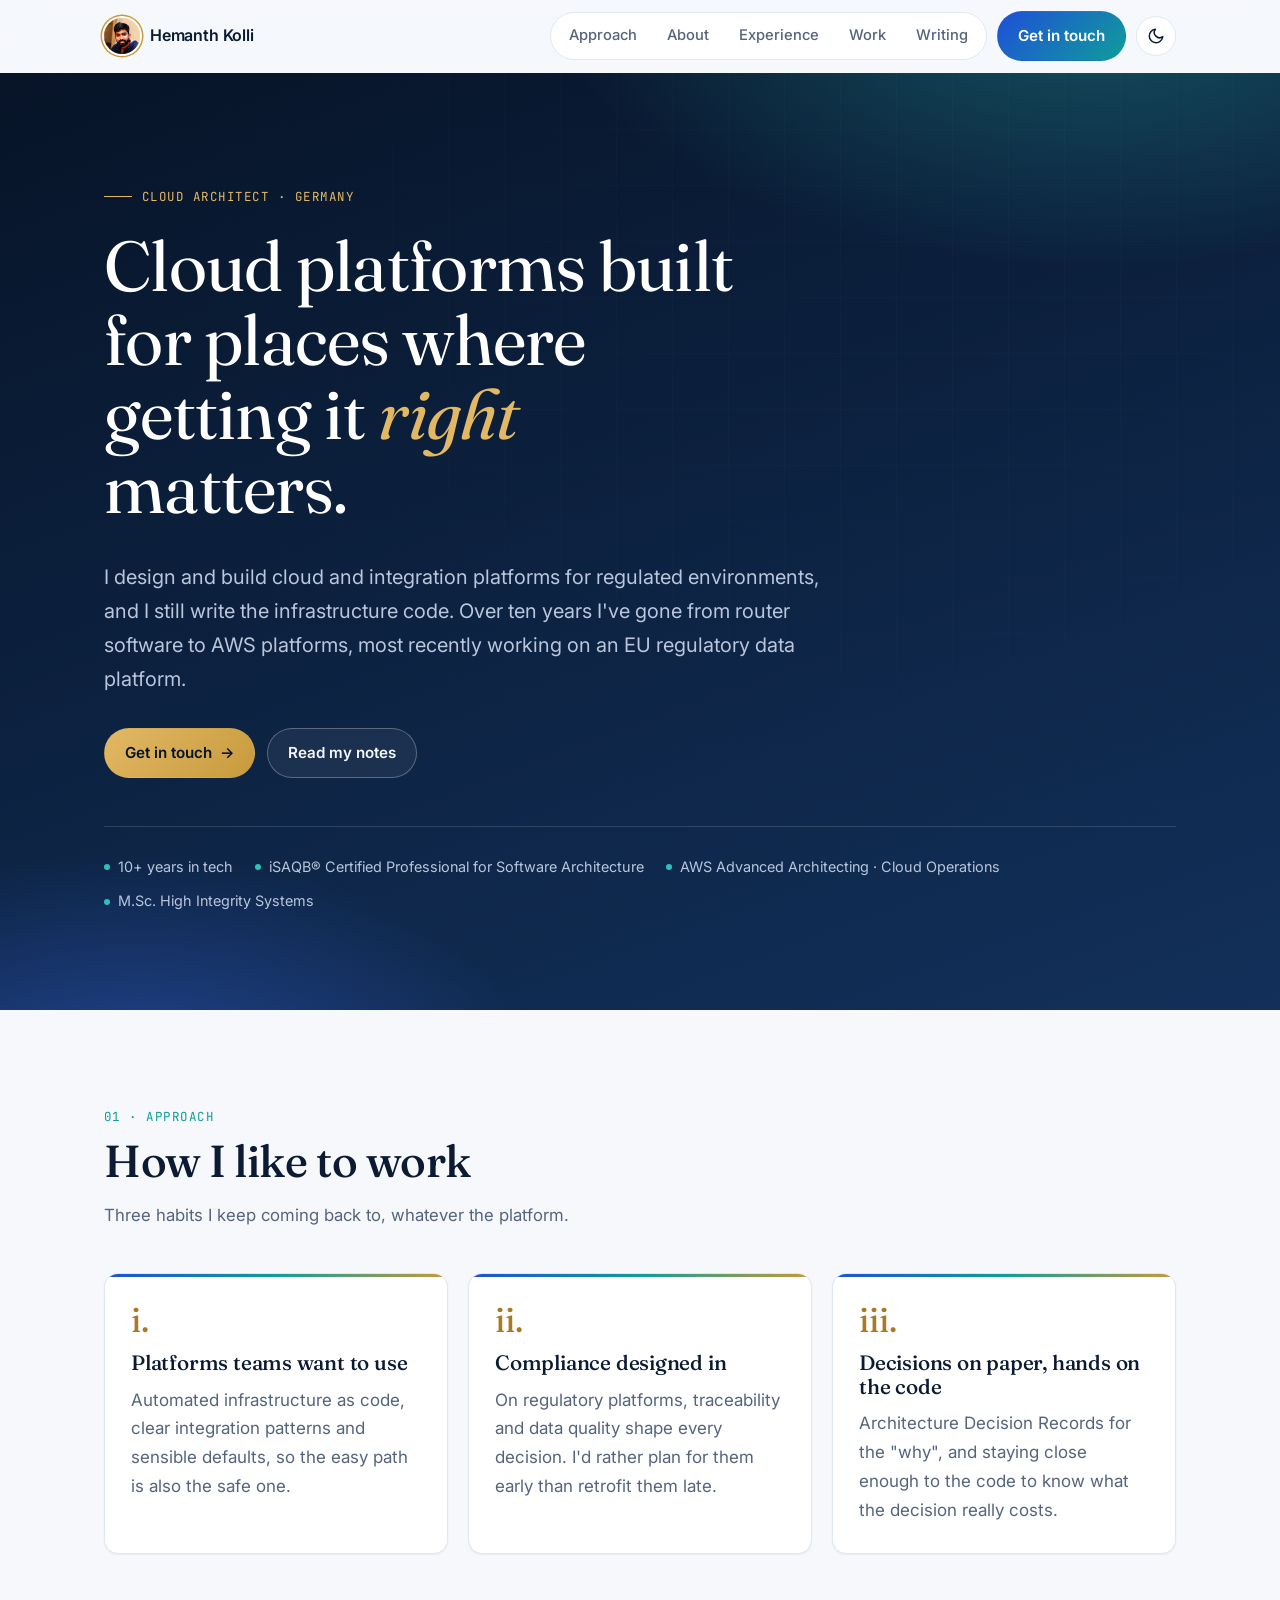
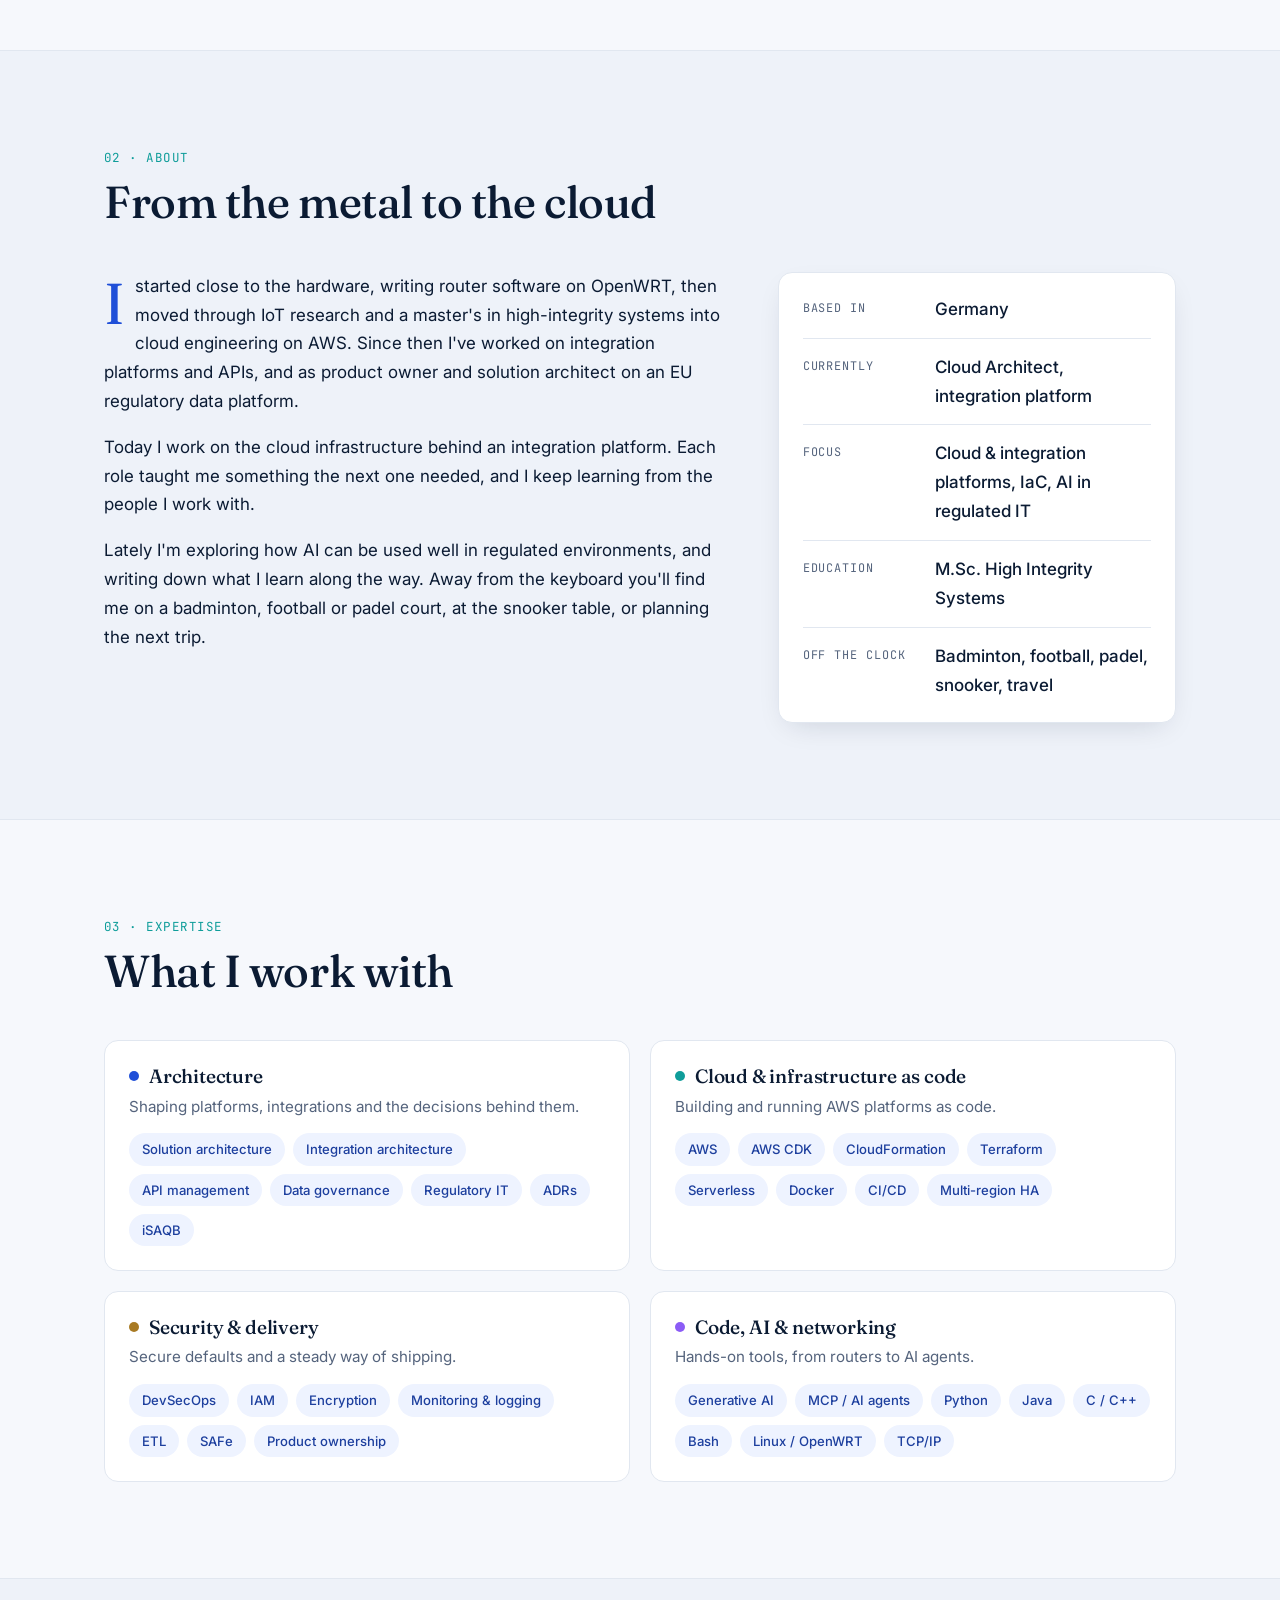
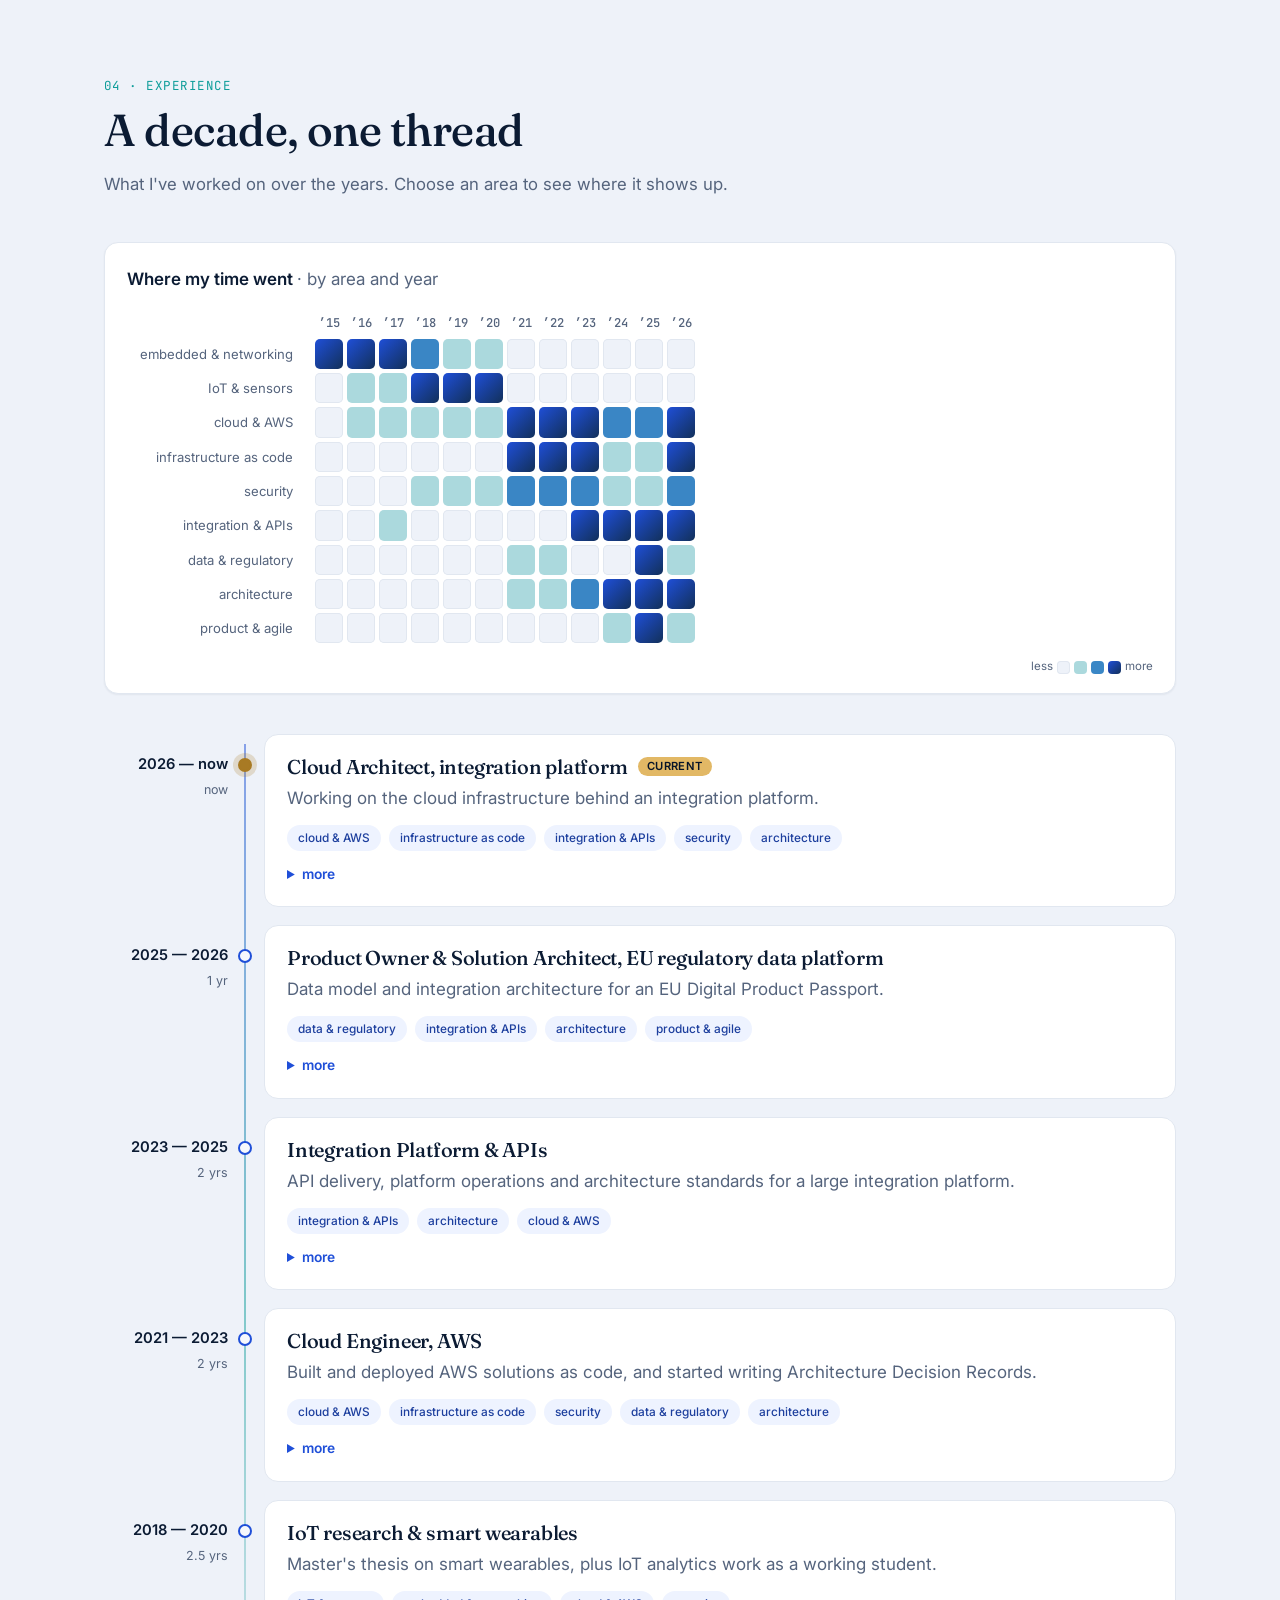
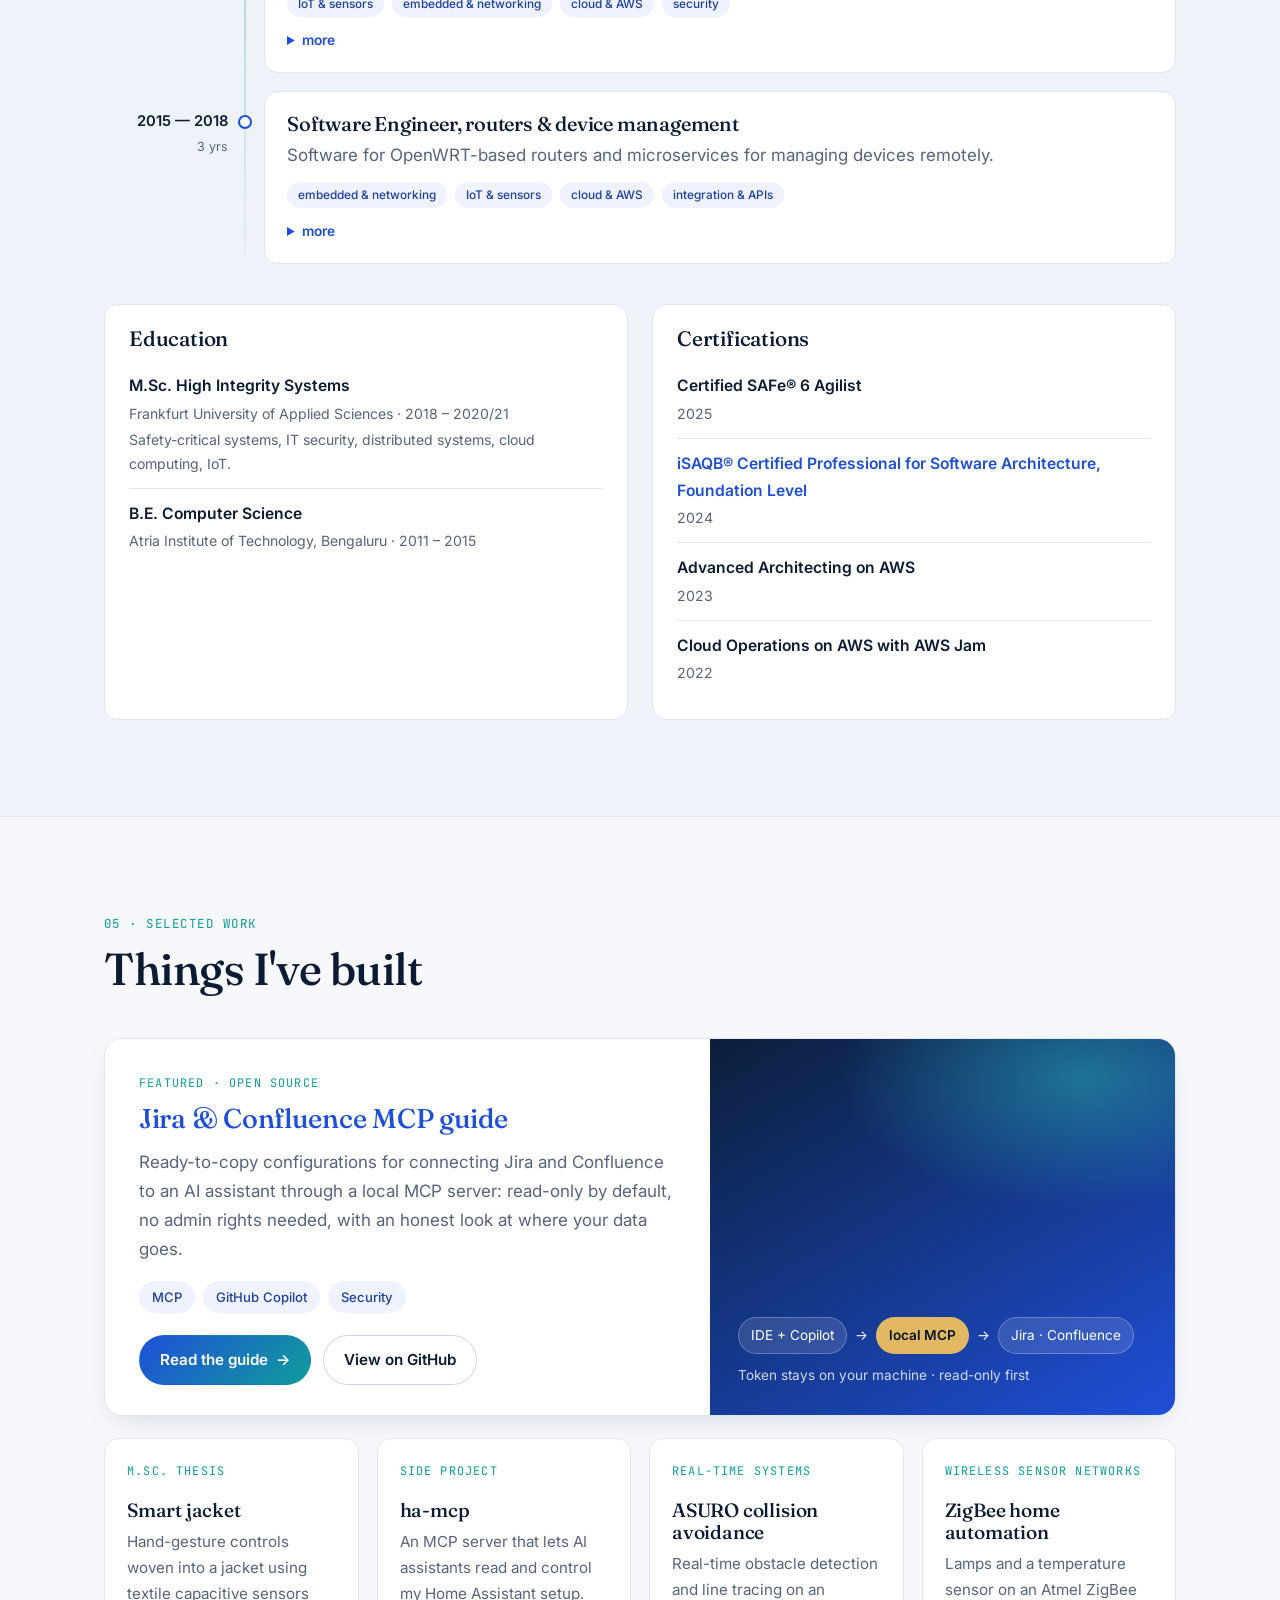
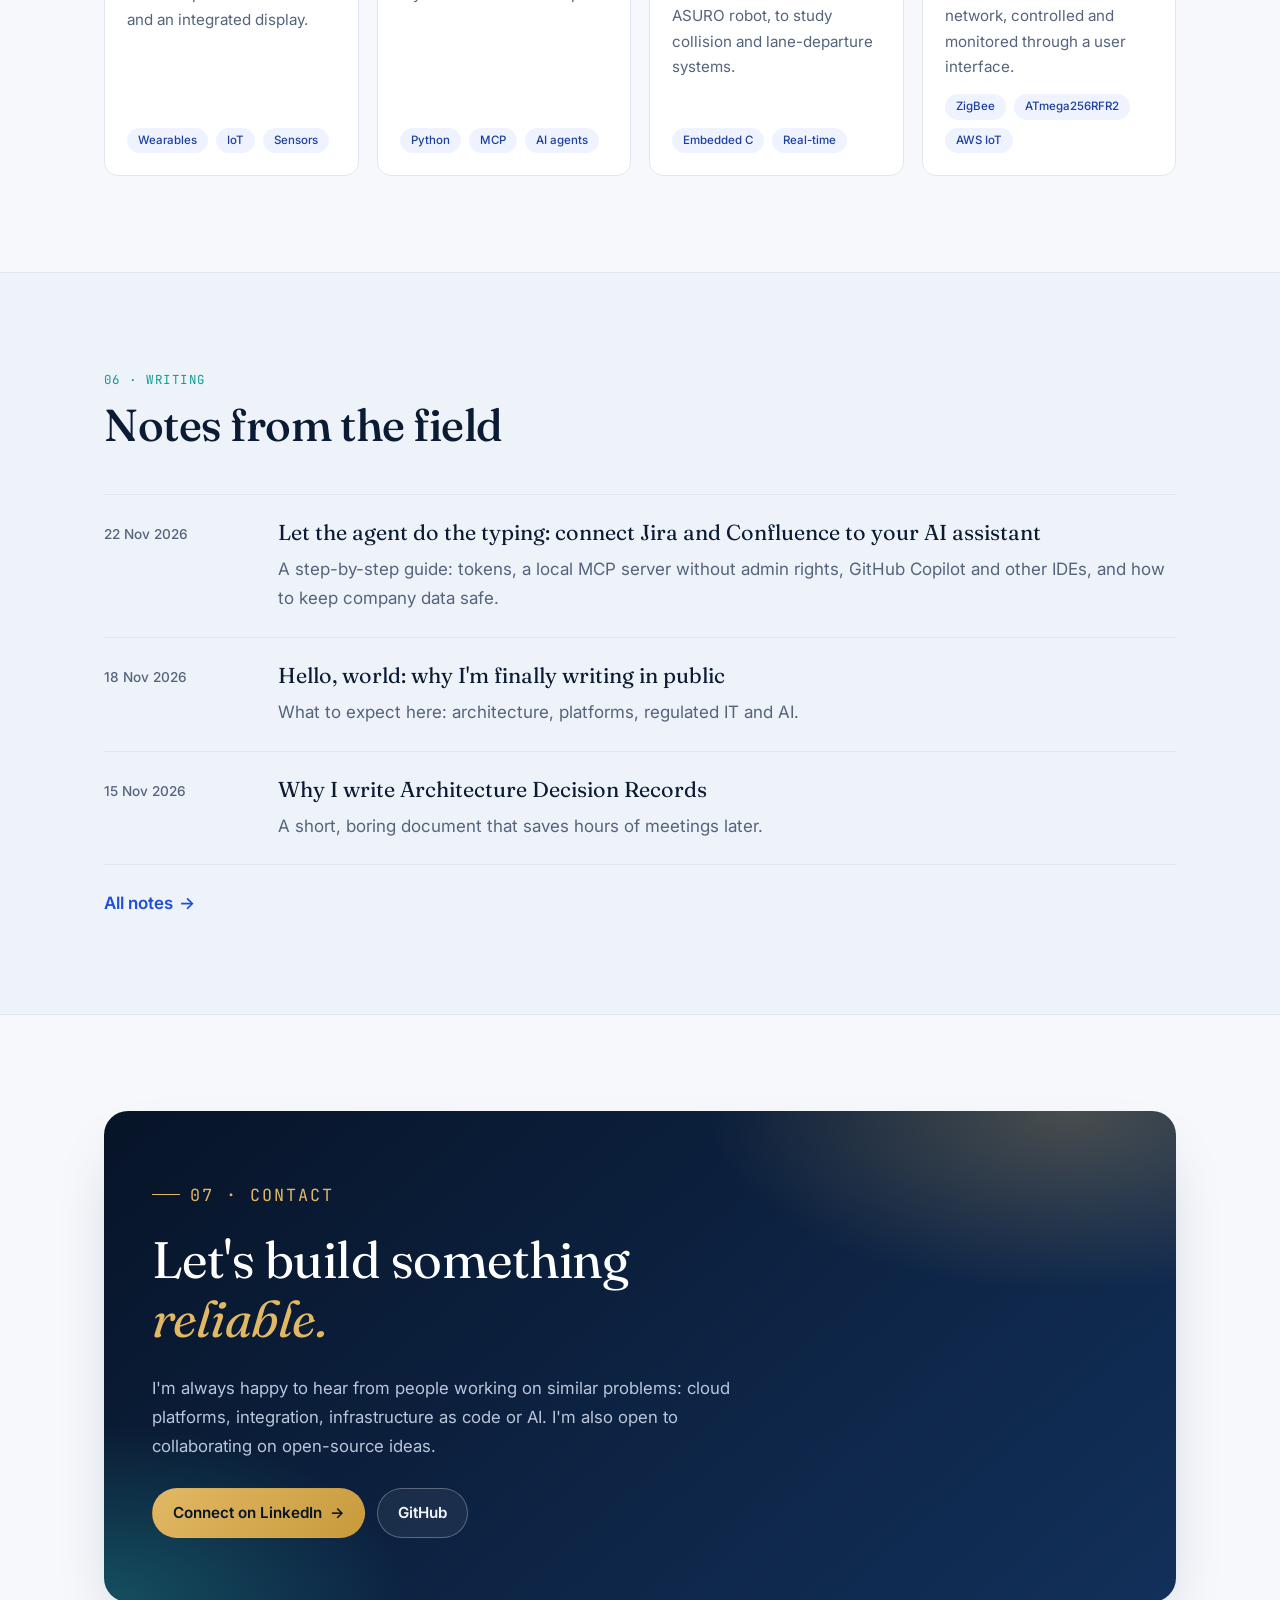
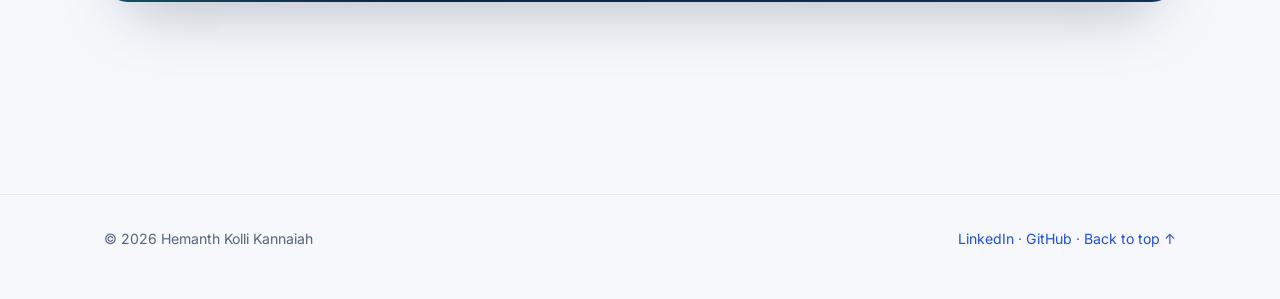
==== commit fdef9b37: "Header photo, location shown as Germany, scroll-highlighted nav tabs Co-Authored-By: Claude Opus 5.5" ====
--- a/index.html
+++ b/index.html
@@ -4,14 +4,16 @@
   <meta charset="utf-8">
   <meta name="viewport" content="width=device-width, initial-scale=1">
   <title>Hemanth Kolli · Cloud Architect</title>
-  <meta name="description" content="Hemanth Kolli Kannaiah, cloud architect in Braunschweig. Cloud and integration platforms for regulated environments, infrastructure as code, and notes from the field.">
+  <meta name="description" content="Hemanth Kolli Kannaiah, cloud architect in Germany. Cloud and integration platforms for regulated environments, infrastructure as code, and notes from the field.">
   <link rel="canonical" href="https://hemanthkolli.com/">
   <meta property="og:url" content="https://hemanthkolli.com/">
+  <meta property="og:image" content="https://hemanthkolli.com/images/hemanth-400.jpg">
+  <meta name="twitter:card" content="summary">
   <meta property="og:title" content="Hemanth Kolli · Cloud Architect">
   <meta property="og:description" content="Cloud and integration platforms for regulated environments, built as code.">
   <meta property="og:type" content="website">
   <script type="application/ld+json">
-  {"@context":"https://schema.org","@type":"Person","name":"Hemanth Kolli Kannaiah","alternateName":"Hemanth Kolli","url":"https://hemanthkolli.com/","jobTitle":"Cloud Architect","address":{"@type":"PostalAddress","addressLocality":"Braunschweig","addressCountry":"DE"},"alumniOf":"Frankfurt University of Applied Sciences","sameAs":["https://www.linkedin.com/in/hemanthkolli","https://github.com/Hemanthkolli"]}
+  {"@context":"https://schema.org","@type":"Person","name":"Hemanth Kolli Kannaiah","alternateName":"Hemanth Kolli","url":"https://hemanthkolli.com/","jobTitle":"Cloud Architect","address":{"@type":"PostalAddress","addressCountry":"DE"},"image":"https://hemanthkolli.com/images/hemanth-400.jpg","alumniOf":"Frankfurt University of Applied Sciences","sameAs":["https://www.linkedin.com/in/hemanthkolli","https://github.com/Hemanthkolli"]}
   </script>
   <link rel="icon" href="data:image/svg+xml,<svg xmlns='http://www.w3.org/2000/svg' viewBox='0 0 32 32'><rect width='32' height='32' rx='8' fill='%230b1f3a'/><text x='16' y='21.5' text-anchor='middle' font-family='Georgia,serif' font-size='15' font-weight='600' fill='%23e2b865'>hk</text></svg>">
   <meta name="theme-color" content="#0b1f3a">
@@ -26,7 +28,7 @@
 
   <header class="site-header">
     <nav class="nav container" aria-label="Main">
-      <a class="logo" href="/"><span class="monogram" aria-hidden="true">hk</span><span class="logo-name">Hemanth Kolli</span></a>
+      <a class="logo" href="/" aria-label="Hemanth Kolli, home"><img class="avatar" src="/images/hemanth-128.jpg" alt="" width="36" height="36"><span class="logo-name">Hemanth Kolli</span></a>
       <div class="nav-right">
         <ul class="nav-links">
           <li><a href="/#approach">Approach</a></li>
@@ -46,7 +48,7 @@
     <!-- ============ HERO ============ -->
     <div class="hero-band">
       <section class="hero container">
-        <p class="eyebrow">Cloud Architect · Braunschweig, Germany</p>
+        <p class="eyebrow">Cloud Architect · Germany</p>
         <h1>Cloud platforms built for places where getting it <em>right</em> matters.</h1>
         <p class="lead">
           I design and build cloud and integration platforms for regulated environments, and I still
@@ -120,7 +122,7 @@
             </p>
           </div>
           <dl class="facts">
-            <div><dt>Based in</dt><dd>Braunschweig, Germany</dd></div>
+            <div><dt>Based in</dt><dd>Germany</dd></div>
             <div><dt>Currently</dt><dd>Cloud Architect, integration platform</dd></div>
             <div><dt>Focus</dt><dd>Cloud &amp; integration platforms, IaC, AI in regulated IT</dd></div>
             <div><dt>Education</dt><dd>M.Sc. High Integrity Systems</dd></div>
@@ -210,7 +212,7 @@
 
       <ol class="jobs">
         <li class="job job-current" data-areas="cloud iac integration security architecture">
-          <div class="job-when"><span class="job-period">2026 — now</span><span class="job-dur">Braunschweig</span></div>
+          <div class="job-when"><span class="job-period">2026 — now</span><span class="job-dur">now</span></div>
           <article class="job-card">
             <h3>Cloud Architect, integration platform <span class="badge">Current</span></h3>
             <p>Working on the cloud infrastructure behind an integration platform.</p>
--- a/css/style.css
+++ b/css/style.css
@@ -146,10 +146,13 @@
   box-shadow: inset 0 0 0 1px rgba(255,255,255,0.12);
 }
 .logo-name { font-size: 1rem; }
+.avatar { width: 36px; height: 36px; border-radius: 50%; object-fit: cover; box-shadow: 0 0 0 2px var(--surface), 0 0 0 3.5px var(--gold-500); }
 .nav-right { display: flex; align-items: center; gap: 10px; }
 .nav-links { display: flex; align-items: center; gap: 2px; list-style: none; margin: 0; padding: 4px; border: 1px solid var(--border); border-radius: 999px; background: var(--surface); }
 .nav-links a { display: inline-block; color: var(--muted); font-size: 0.92rem; font-weight: 500; padding: 6px 14px; border-radius: 999px; }
 .nav-links a:hover, .nav-links a[aria-current="page"] { color: var(--ink); background: var(--bg-soft); text-decoration: none; }
+.nav-links a.active { color: #fff; background: linear-gradient(135deg, var(--blue-600), var(--teal-500)); }
+.nav-links a { transition: background .2s, color .2s; }
 .nav-cta { white-space: nowrap; }
 .icon-btn {
   width: 40px; height: 40px; border-radius: 999px; border: 1px solid var(--border); background: var(--surface);
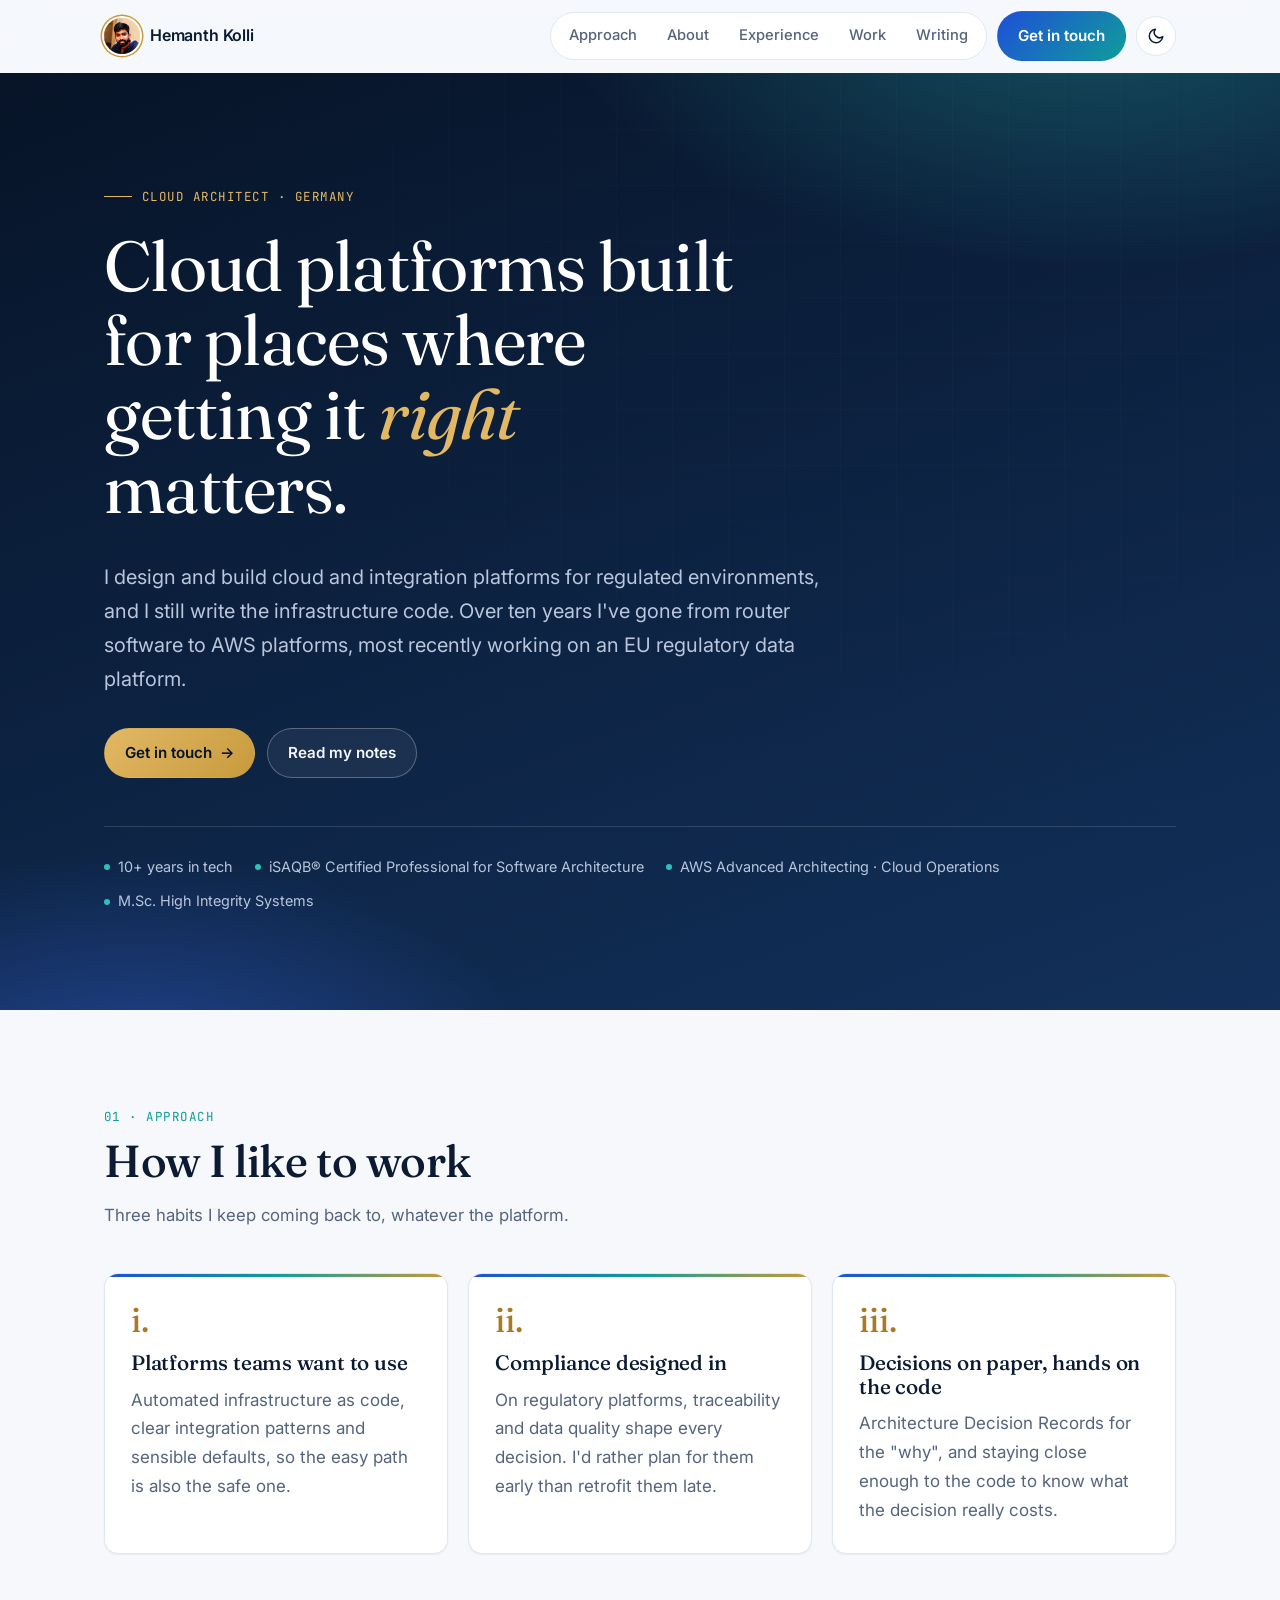
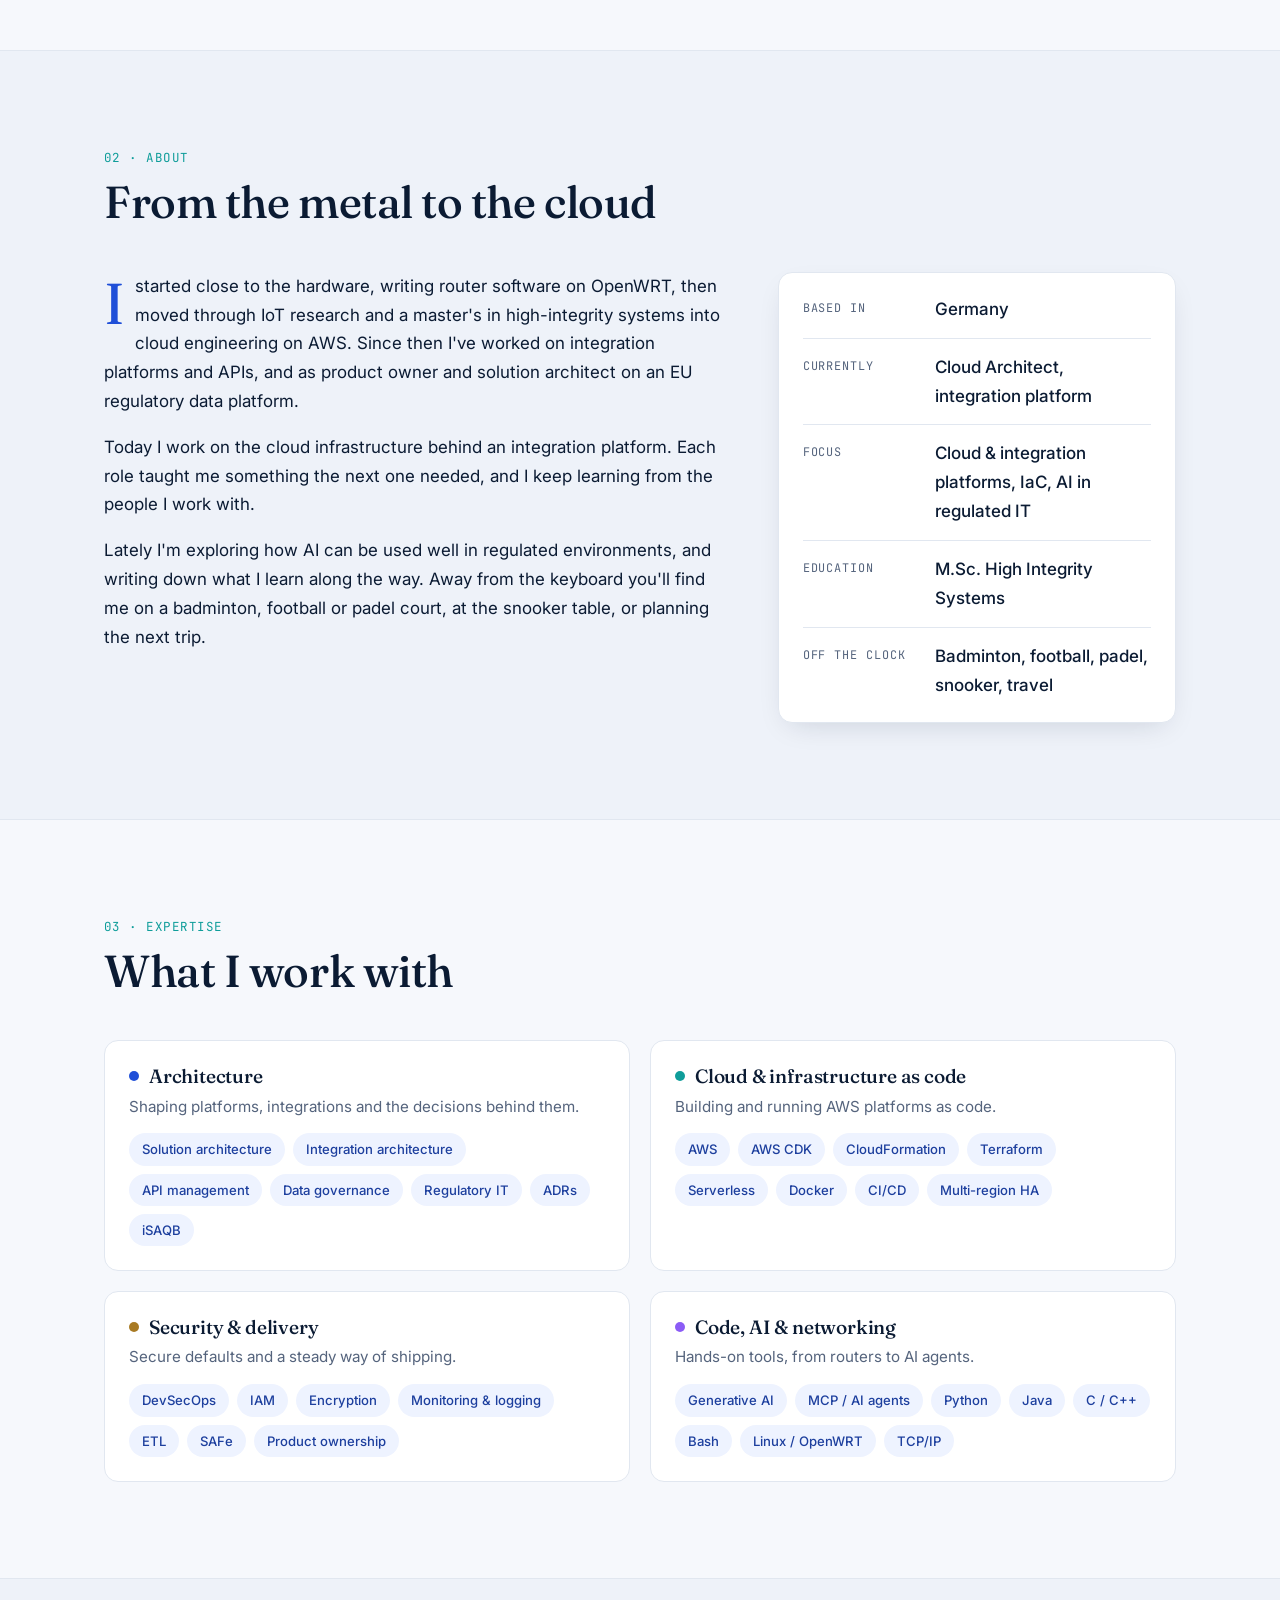
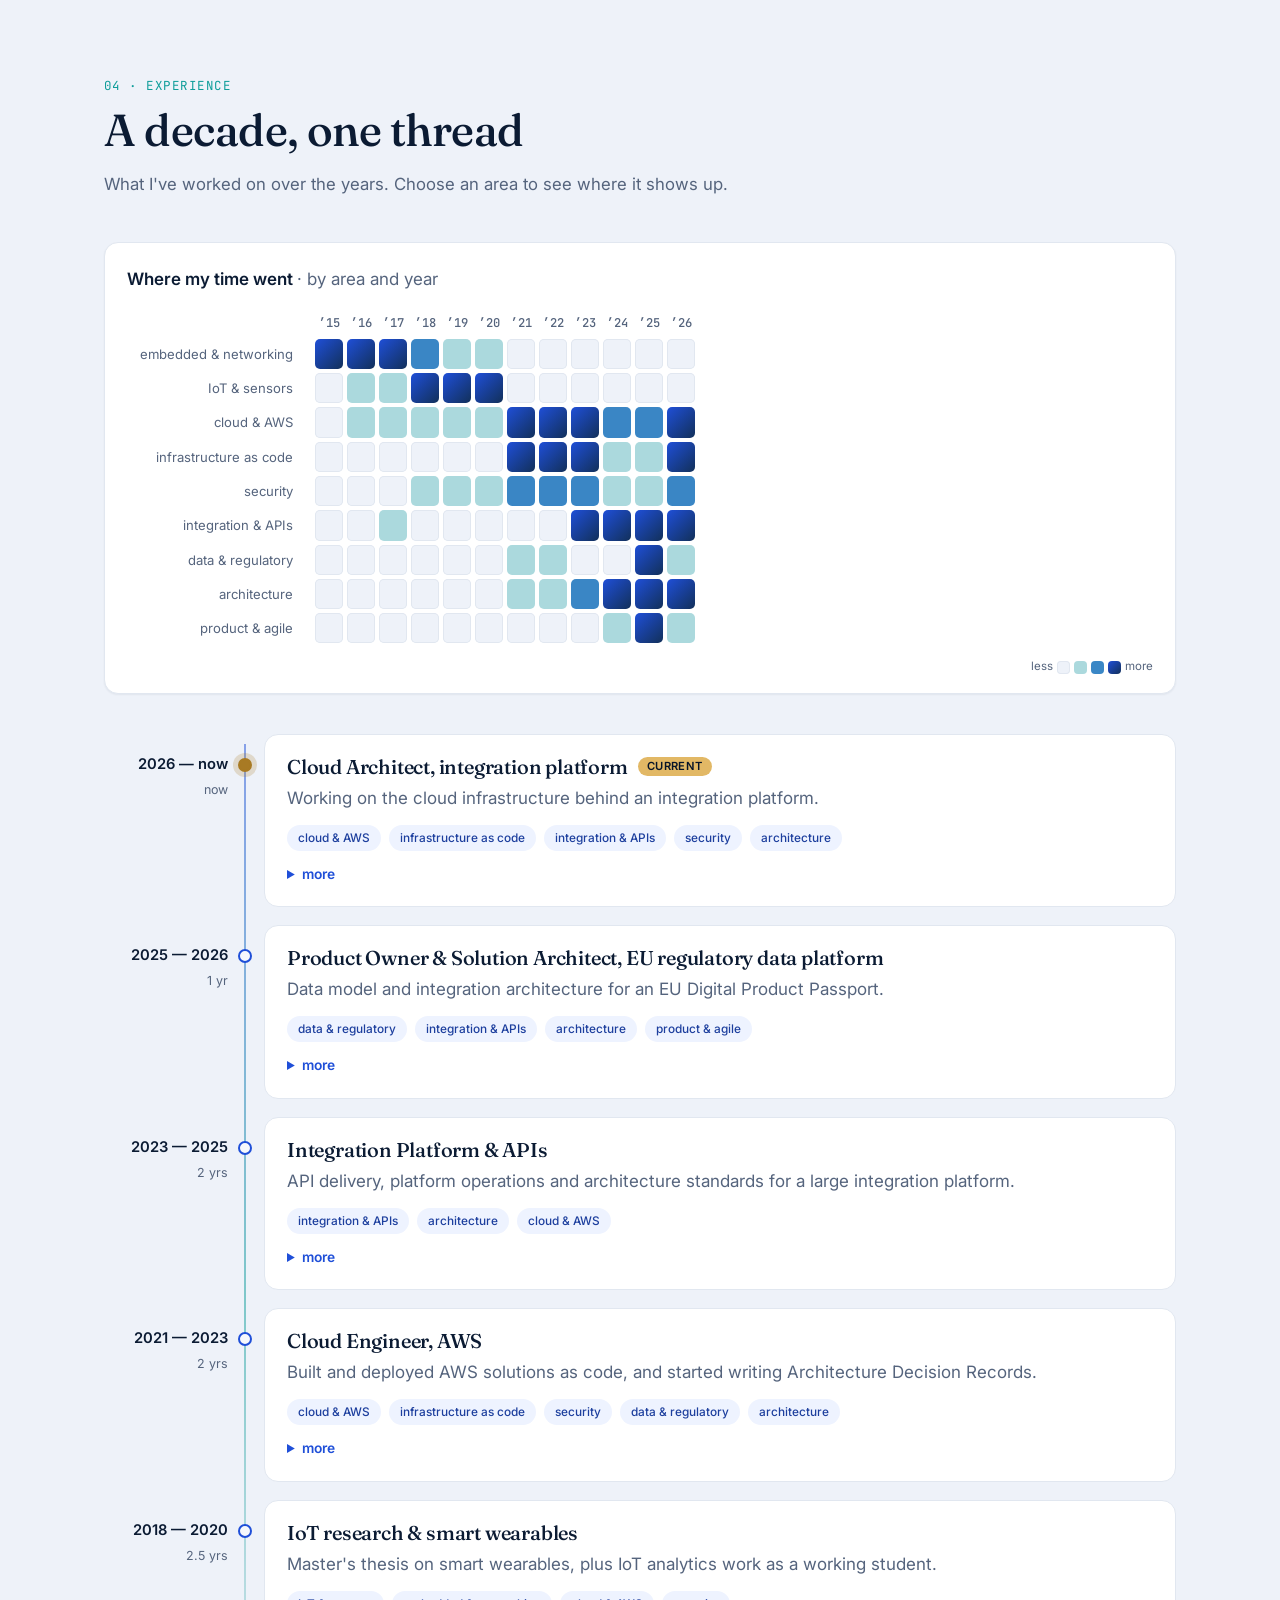
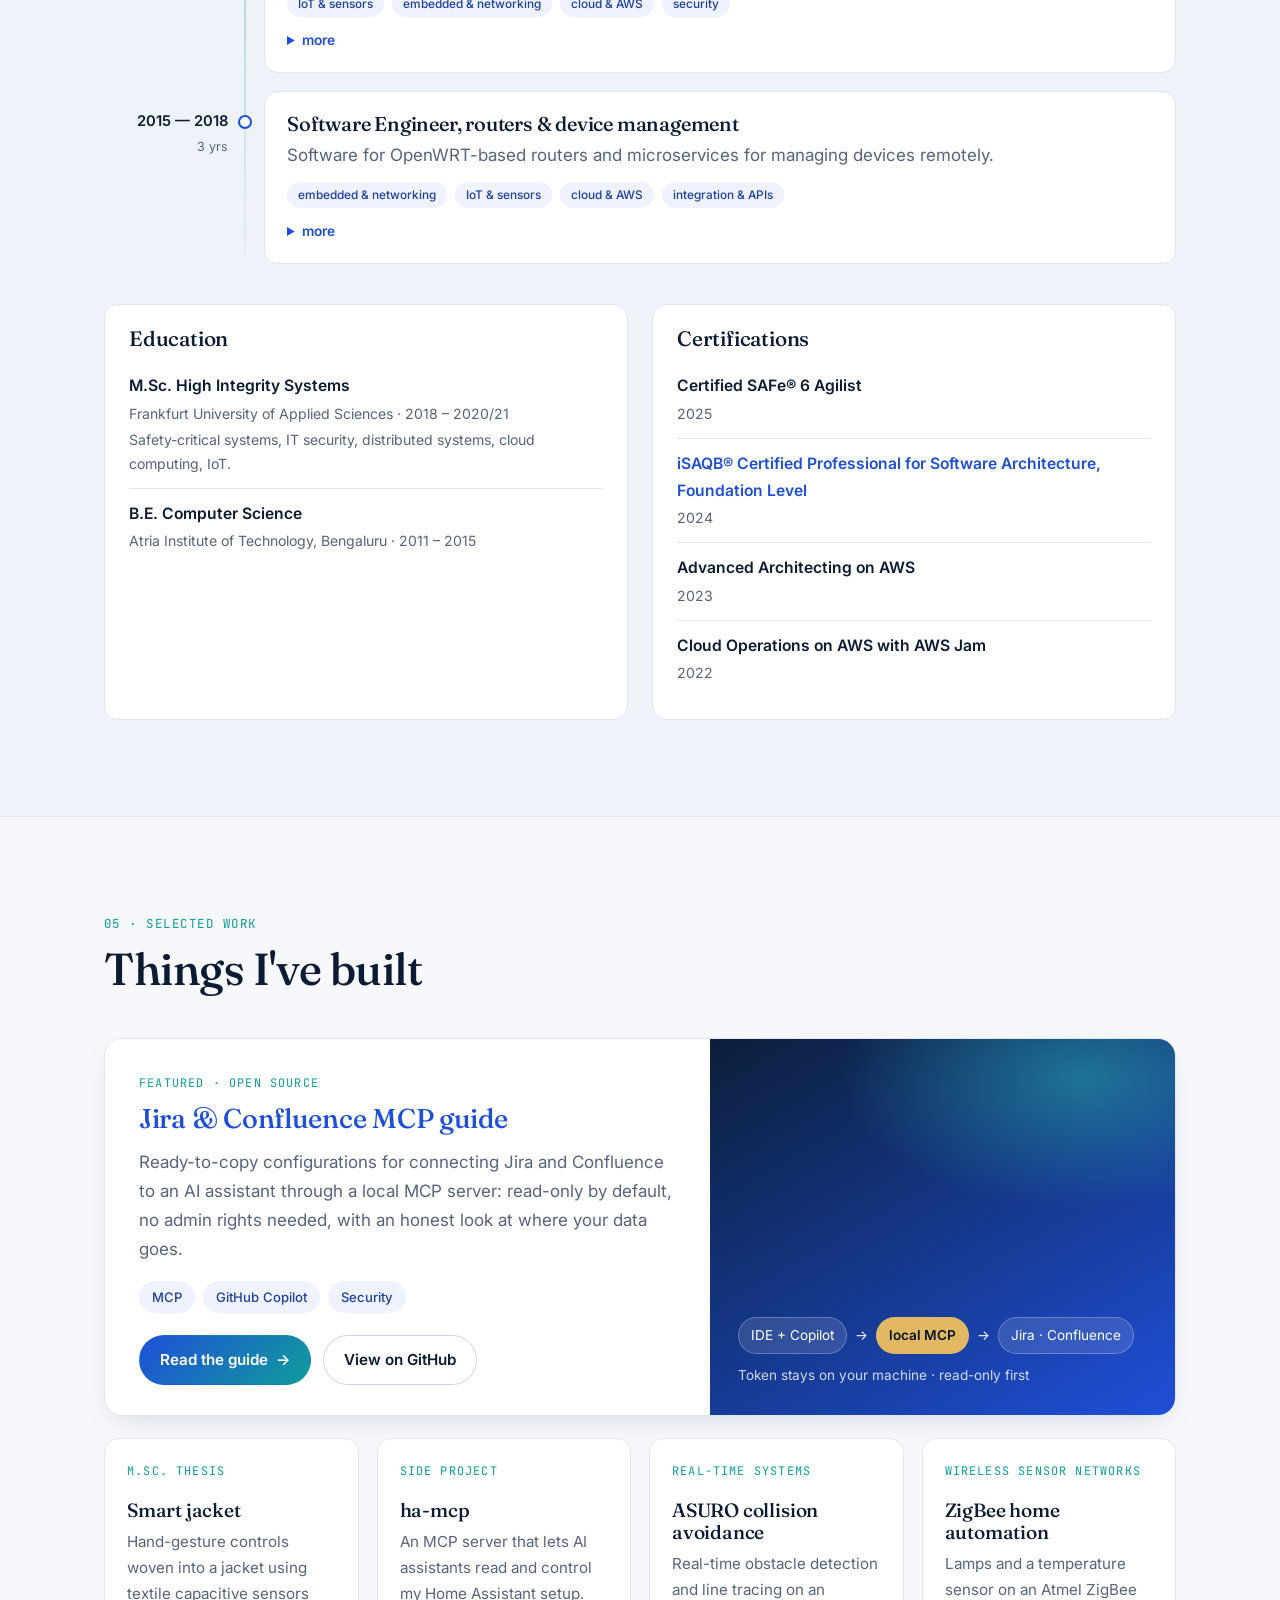
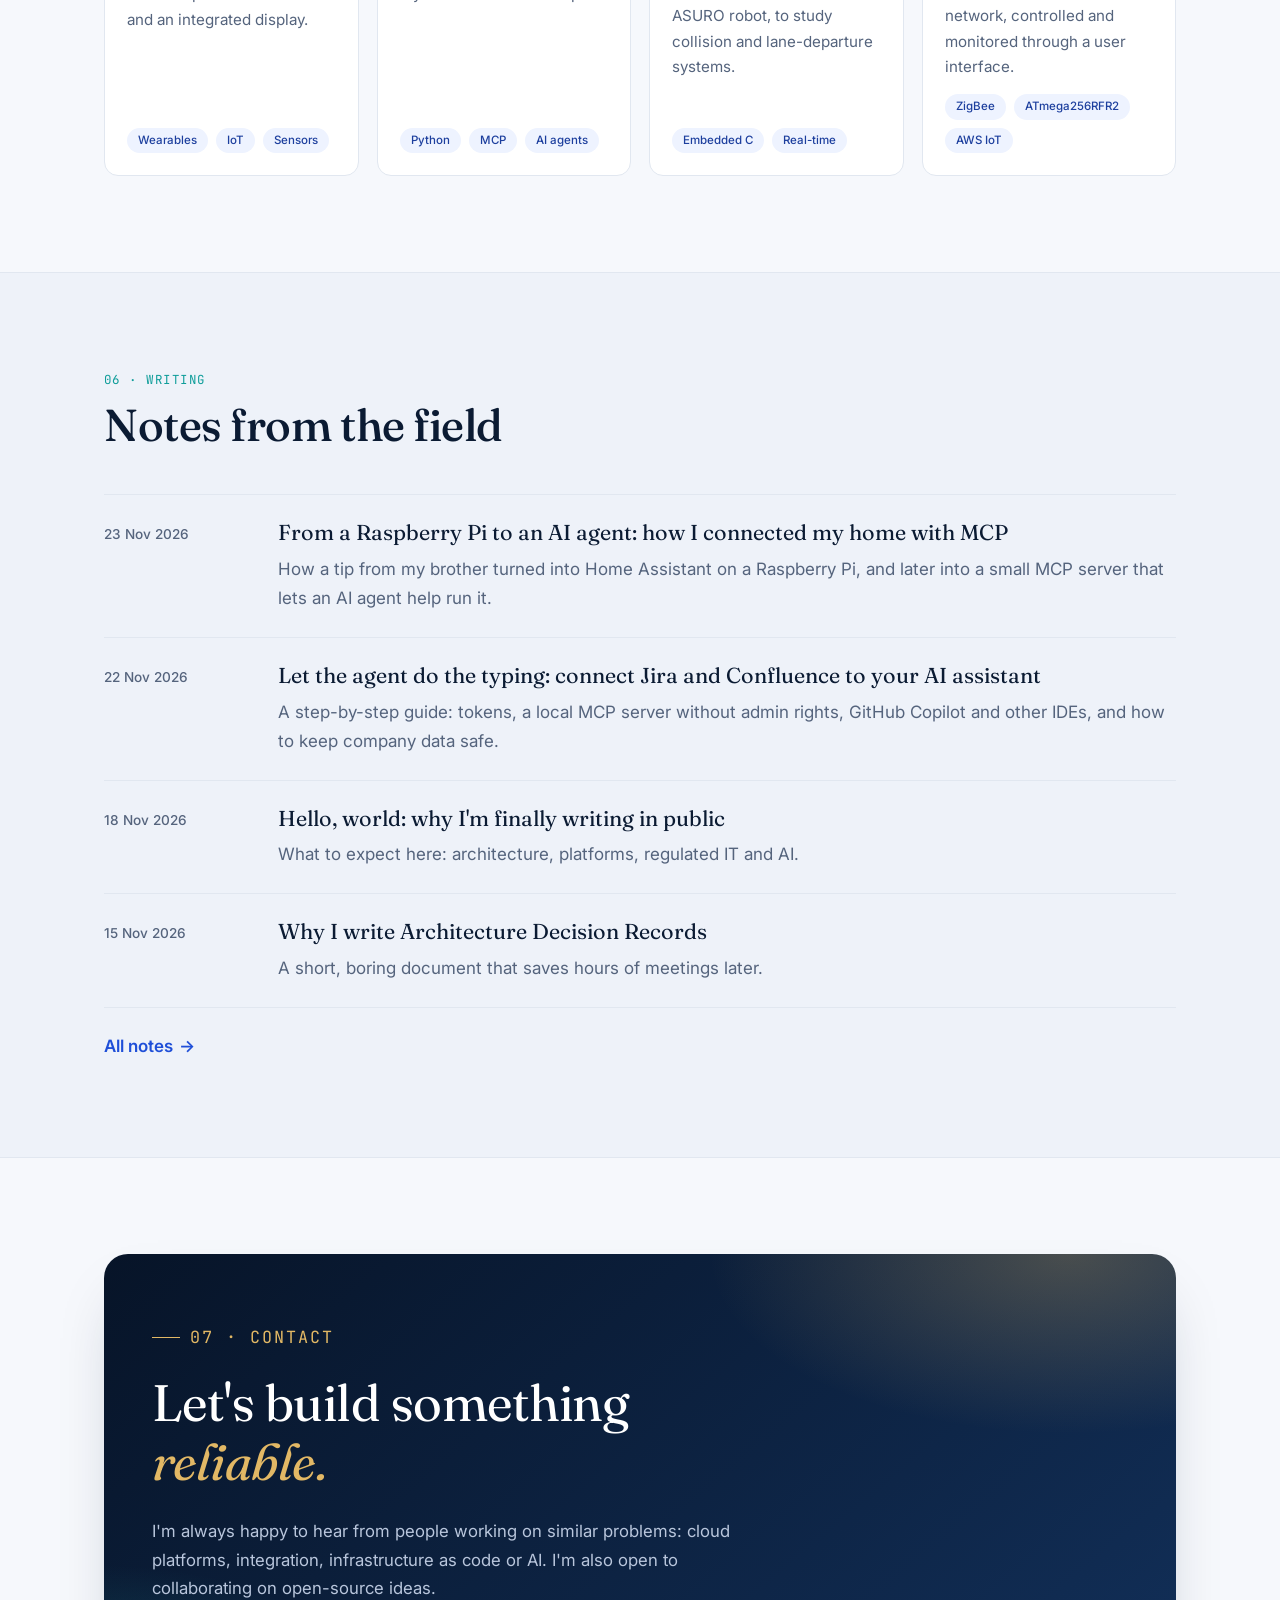
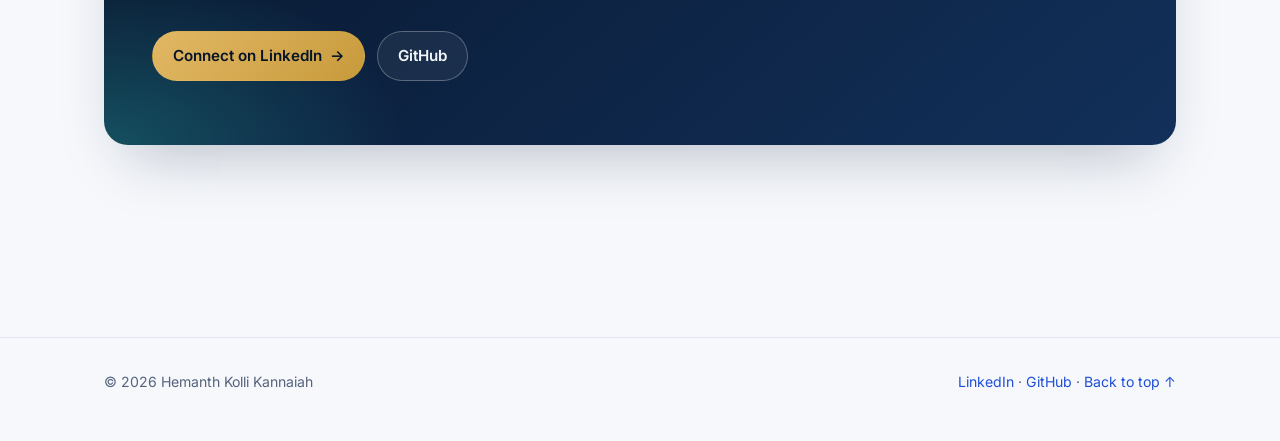
==== commit 5c399f7f: "Add post: From a Raspberry Pi to an AI agent with MCP Co-Authored-By: Claude Opus 5.5 <noreply@anthr" ====
--- a/index.html
+++ b/index.html
@@ -362,6 +362,13 @@
         </div>
         <ul class="posts">
           <li>
+            <time datetime="2026-11-23">23 Nov 2026</time>
+            <div>
+              <a class="title" href="/blog/home-assistant-mcp.html">From a Raspberry Pi to an AI agent: how I connected my home with MCP</a>
+              <p>How a tip from my brother turned into Home Assistant on a Raspberry Pi, and later into a small MCP server that lets an AI agent help run it.</p>
+            </div>
+          </li>
+          <li>
             <time datetime="2026-11-22">22 Nov 2026</time>
             <div>
               <a class="title" href="/blog/ai-agent-backlog.html">Let the agent do the typing: connect Jira and Confluence to your AI assistant</a>
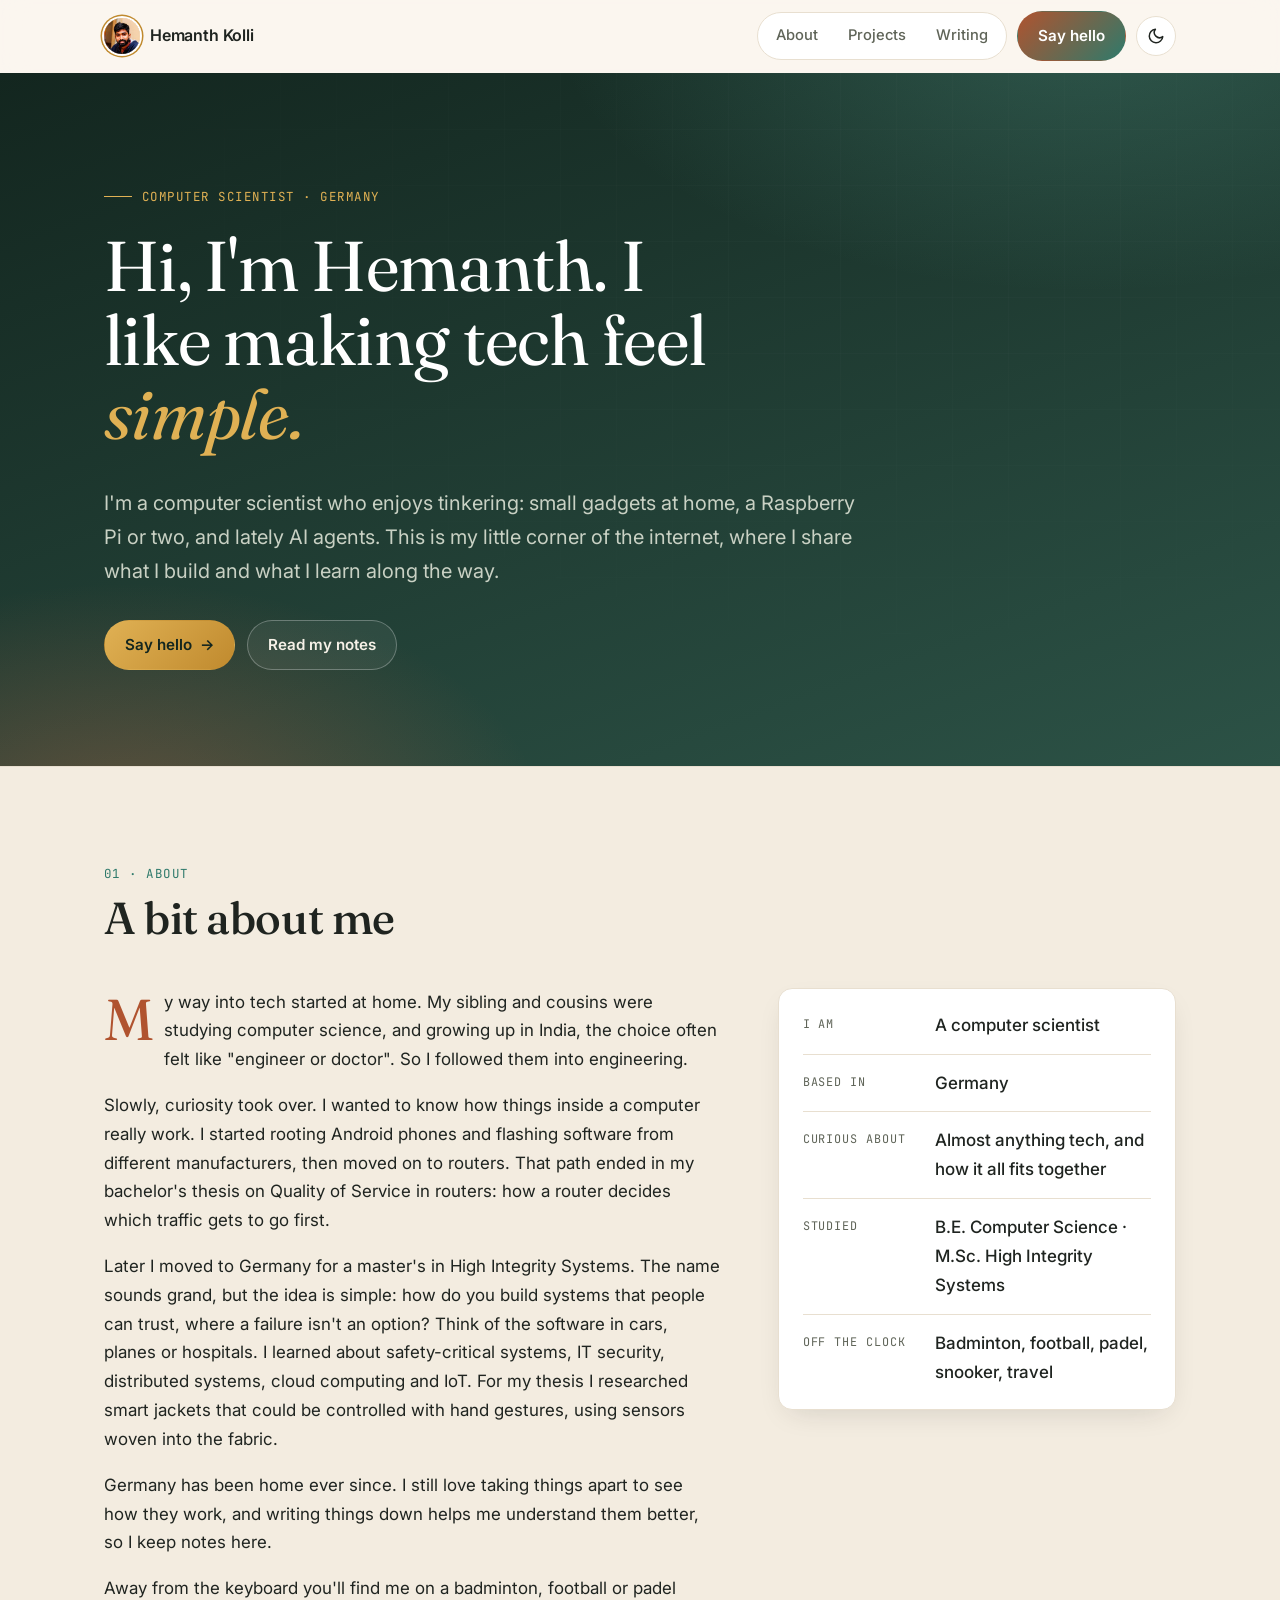
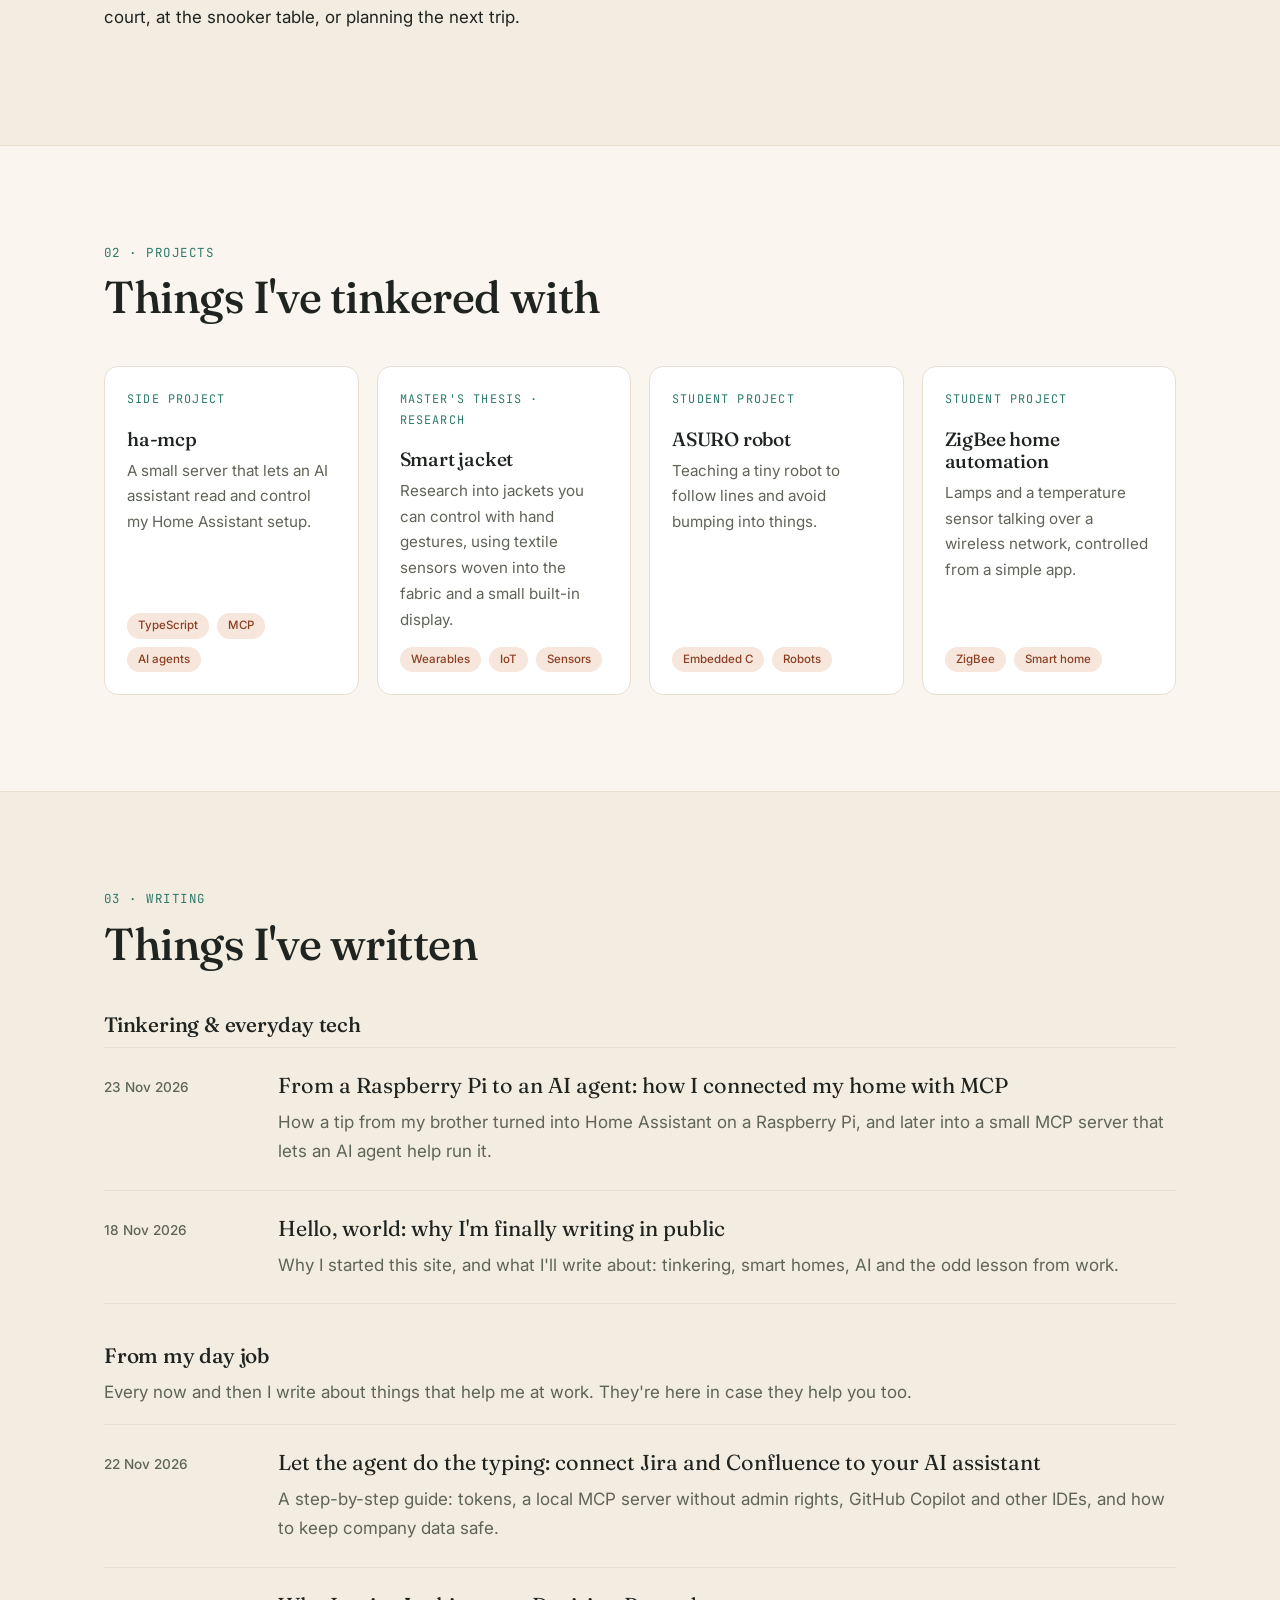
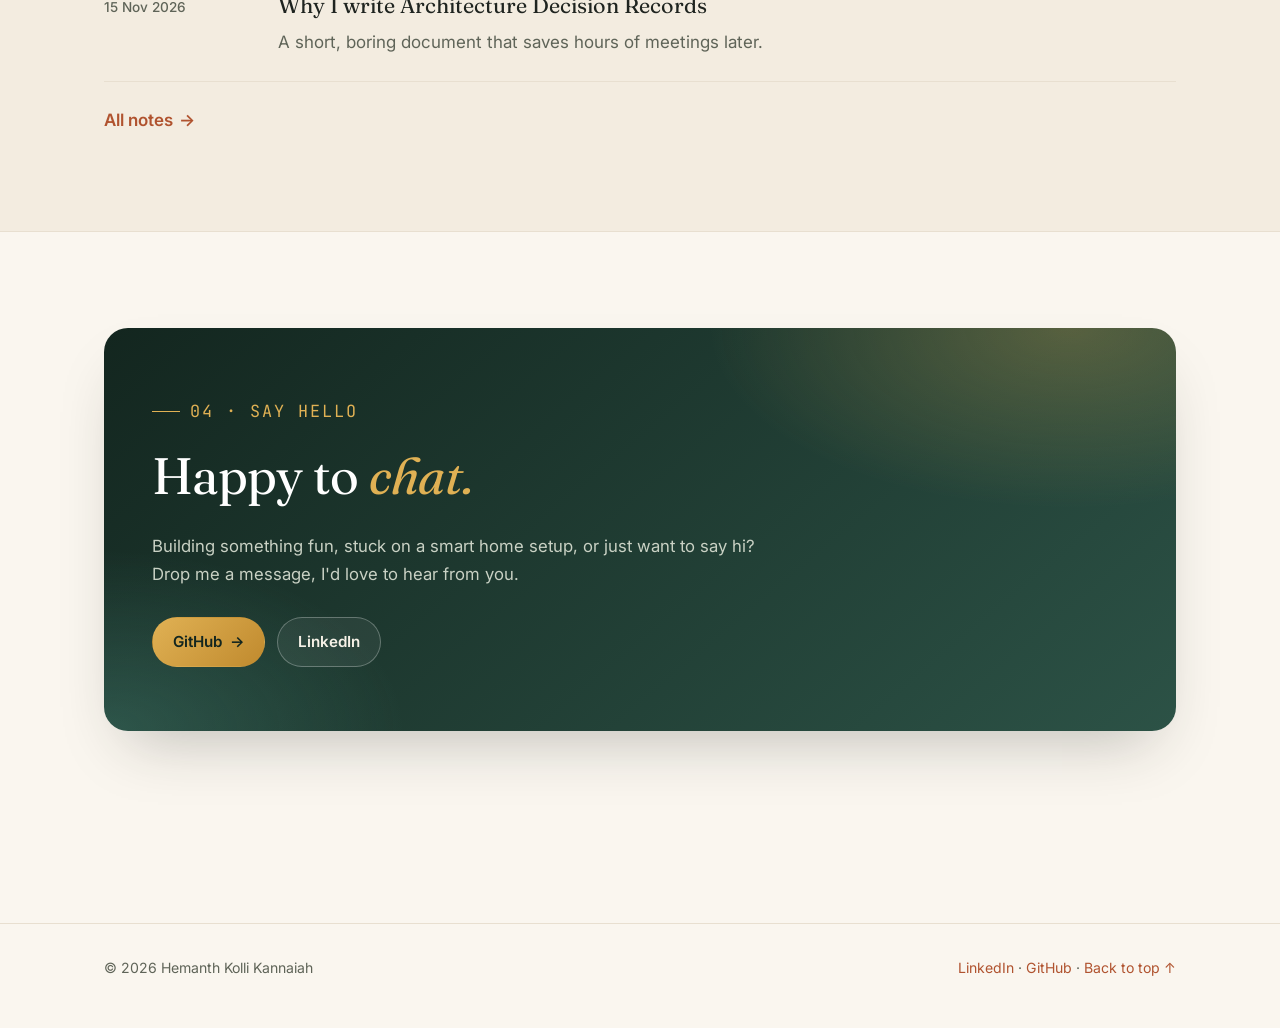
==== commit 8a3cb554: "Personal site: computer scientist intro, sand & terracotta palette - Friendly homepage; work history" ====
--- a/index.html
+++ b/index.html
@@ -3,20 +3,20 @@
 <head>
   <meta charset="utf-8">
   <meta name="viewport" content="width=device-width, initial-scale=1">
-  <title>Hemanth Kolli · Cloud Architect</title>
-  <meta name="description" content="Hemanth Kolli Kannaiah, cloud architect in Germany. Cloud and integration platforms for regulated environments, infrastructure as code, and notes from the field.">
+  <title>Hemanth Kolli · Computer Scientist</title>
+  <meta name="description" content="Hemanth Kolli, a computer scientist in Germany who enjoys tinkering with smart home gadgets and AI, and writing about it.">
   <link rel="canonical" href="https://hemanthkolli.com/">
   <meta property="og:url" content="https://hemanthkolli.com/">
   <meta property="og:image" content="https://hemanthkolli.com/images/hemanth-400.jpg">
   <meta name="twitter:card" content="summary">
-  <meta property="og:title" content="Hemanth Kolli · Cloud Architect">
-  <meta property="og:description" content="Cloud and integration platforms for regulated environments, built as code.">
+  <meta property="og:title" content="Hemanth Kolli · Computer Scientist">
+  <meta property="og:description" content="A computer scientist who likes making tech feel simple.">
   <meta property="og:type" content="website">
   <script type="application/ld+json">
-  {"@context":"https://schema.org","@type":"Person","name":"Hemanth Kolli Kannaiah","alternateName":"Hemanth Kolli","url":"https://hemanthkolli.com/","jobTitle":"Cloud Architect","address":{"@type":"PostalAddress","addressCountry":"DE"},"image":"https://hemanthkolli.com/images/hemanth-400.jpg","alumniOf":"Frankfurt University of Applied Sciences","sameAs":["https://www.linkedin.com/in/hemanthkolli","https://github.com/Hemanthkolli"]}
+  {"@context":"https://schema.org","@type":"Person","name":"Hemanth Kolli Kannaiah","alternateName":"Hemanth Kolli","url":"https://hemanthkolli.com/","jobTitle":"Computer Scientist","address":{"@type":"PostalAddress","addressCountry":"DE"},"image":"https://hemanthkolli.com/images/hemanth-400.jpg","alumniOf":"Frankfurt University of Applied Sciences","sameAs":["https://www.linkedin.com/in/hemanthkolli","https://github.com/Hemanthkolli"]}
   </script>
-  <link rel="icon" href="data:image/svg+xml,<svg xmlns='http://www.w3.org/2000/svg' viewBox='0 0 32 32'><rect width='32' height='32' rx='8' fill='%230b1f3a'/><text x='16' y='21.5' text-anchor='middle' font-family='Georgia,serif' font-size='15' font-weight='600' fill='%23e2b865'>hk</text></svg>">
-  <meta name="theme-color" content="#0b1f3a">
+  <link rel="icon" href="data:image/svg+xml,<svg xmlns='http://www.w3.org/2000/svg' viewBox='0 0 32 32'><rect width='32' height='32' rx='8' fill='%231f3b34'/><text x='16' y='21.5' text-anchor='middle' font-family='Georgia,serif' font-size='15' font-weight='600' fill='%23e0b154'>hk</text></svg>">
+  <meta name="theme-color" content="#1f3b34">
   <script>document.documentElement.classList.add("js");try{var t=localStorage.getItem("theme");if(t)document.documentElement.setAttribute("data-theme",t)}catch(e){}</script>
   <link rel="preconnect" href="https://fonts.googleapis.com">
   <link rel="preconnect" href="https://fonts.gstatic.com" crossorigin>
@@ -31,13 +31,11 @@
       <a class="logo" href="/" aria-label="Hemanth Kolli, home"><img class="avatar" src="/images/hemanth-128.jpg" alt="" width="36" height="36"><span class="logo-name">Hemanth Kolli</span></a>
       <div class="nav-right">
         <ul class="nav-links">
-          <li><a href="/#approach">Approach</a></li>
           <li><a href="/#about">About</a></li>
-          <li><a href="/#experience">Experience</a></li>
-          <li><a href="/#work">Work</a></li>
+          <li><a href="/#work">Projects</a></li>
           <li><a href="/blog/">Writing</a></li>
         </ul>
-        <a class="btn primary nav-cta" href="/#contact">Get in touch</a>
+        <a class="btn primary nav-cta" href="/#contact">Say hello</a>
         <button class="icon-btn" type="button" data-theme-toggle aria-label="Toggle theme"></button>
         <button class="icon-btn menu-toggle" type="button" data-menu-toggle aria-label="Open menu" aria-expanded="false"><svg viewBox="0 0 24 24" fill="none" stroke="currentColor" stroke-width="2" stroke-linecap="round" aria-hidden="true"><path d="M4 7h16M4 12h16M4 17h16"/></svg></button>
       </div>
@@ -48,306 +46,98 @@
     <!-- ============ HERO ============ -->
     <div class="hero-band">
       <section class="hero container">
-        <p class="eyebrow">Cloud Architect · Germany</p>
-        <h1>Cloud platforms built for places where getting it <em>right</em> matters.</h1>
+        <p class="eyebrow">Computer Scientist · Germany</p>
+        <h1>Hi, I'm Hemanth. I like making tech feel <em>simple.</em></h1>
         <p class="lead">
-          I design and build cloud and integration platforms for regulated environments, and I still
-          write the infrastructure code. Over ten years I've gone from router software to AWS platforms,
-          most recently working on an EU regulatory data platform.
+          I'm a computer scientist who enjoys tinkering: small gadgets at home, a Raspberry Pi or two,
+          and lately AI agents. This is my little corner of the internet, where I share what I build
+          and what I learn along the way.
         </p>
         <div class="cta">
-          <a class="btn gold" href="#contact">Get in touch <span class="arrow">→</span></a>
+          <a class="btn gold" href="#contact">Say hello <span class="arrow">→</span></a>
           <a class="btn ghost-light" href="/blog/">Read my notes</a>
         </div>
-        <ul class="credentials" aria-label="Credentials">
-          <li>10+ years in tech</li>
-          <li>iSAQB® Certified Professional for Software Architecture</li>
-          <li>AWS Advanced Architecting · Cloud Operations</li>
-          <li>M.Sc. High Integrity Systems</li>
-        </ul>
       </section>
     </div>
 
-    <!-- ============ APPROACH ============ -->
-    <section id="approach" class="block reveal">
-      <div class="container">
-        <div class="section-head">
-          <span class="section-num">01 · Approach</span>
-          <h2>How I like to work</h2>
-          <p>Three habits I keep coming back to, whatever the platform.</p>
-        </div>
-        <div class="pillars">
-          <article class="pillar">
-            <span class="num">i.</span>
-            <h3>Platforms teams want to use</h3>
-            <p>Automated infrastructure as code, clear integration patterns and sensible defaults, so the easy path is also the safe one.</p>
-          </article>
-          <article class="pillar">
-            <span class="num">ii.</span>
-            <h3>Compliance designed in</h3>
-            <p>On regulatory platforms, traceability and data quality shape every decision. I'd rather plan for them early than retrofit them late.</p>
-          </article>
-          <article class="pillar">
-            <span class="num">iii.</span>
-            <h3>Decisions on paper, hands on the code</h3>
-            <p>Architecture Decision Records for the "why", and staying close enough to the code to know what the decision really costs.</p>
-          </article>
-        </div>
-      </div>
-    </section>
-
     <!-- ============ ABOUT ============ -->
     <section id="about" class="block alt reveal">
       <div class="container">
         <div class="section-head">
-          <span class="section-num">02 · About</span>
-          <h2>From the metal to the cloud</h2>
+          <span class="section-num">01 · About</span>
+          <h2>A bit about me</h2>
         </div>
         <div class="about-grid">
           <div class="prose">
             <p>
-              I started close to the hardware, writing router software on OpenWRT, then moved through IoT
-              research and a master's in high-integrity systems into cloud engineering on AWS. Since then
-              I've worked on integration platforms and APIs, and as product owner and solution architect on
-              an EU regulatory data platform.
-            </p>
-            <p>
-              Today I work on the cloud infrastructure behind an integration platform. Each role taught me
-              something the next one needed, and I keep learning from the people I work with.
-            </p>
-            <p>
-              Lately I'm exploring how AI can be used well in regulated environments, and writing down what
-              I learn along the way. Away from the keyboard you'll find me on a badminton, football or padel
-              court, at the snooker table, or planning the next trip.
+              My way into tech started at home. My sibling and cousins were studying computer science,
+              and growing up in India, the choice often felt like "engineer or doctor". So I followed
+              them into engineering.
+            </p>
+            <p>
+              Slowly, curiosity took over. I wanted to know how things inside a computer really work.
+              I started rooting Android phones and flashing software from different manufacturers, then
+              moved on to routers. That path ended in my bachelor's thesis on Quality of Service in
+              routers: how a router decides which traffic gets to go first.
+            </p>
+            <p>
+              Later I moved to Germany for a master's in High Integrity Systems. The name sounds grand, but
+              the idea is simple: how do you build systems that people can trust, where a failure isn't an
+              option? Think of the software in cars, planes or hospitals. I learned about safety-critical
+              systems, IT security, distributed systems, cloud computing and IoT. For my thesis I researched
+              smart jackets that could be controlled with hand gestures, using sensors woven into the fabric.
+            </p>
+            <p>
+              Germany has been home ever since. I still love taking things apart to see how they work, and
+              writing things down helps me understand them better, so I keep notes here.
+            </p>
+            <p>
+              Away from the keyboard you'll find me on a badminton, football or padel court, at the
+              snooker table, or planning the next trip.
             </p>
           </div>
           <dl class="facts">
+            <div><dt>I am</dt><dd>A computer scientist</dd></div>
             <div><dt>Based in</dt><dd>Germany</dd></div>
-            <div><dt>Currently</dt><dd>Cloud Architect, integration platform</dd></div>
-            <div><dt>Focus</dt><dd>Cloud &amp; integration platforms, IaC, AI in regulated IT</dd></div>
-            <div><dt>Education</dt><dd>M.Sc. High Integrity Systems</dd></div>
+            <div><dt>Curious about</dt><dd>Almost anything tech, and how it all fits together</dd></div>
+            <div><dt>Studied</dt><dd>B.E. Computer Science · M.Sc. High Integrity Systems</dd></div>
             <div><dt>Off the clock</dt><dd>Badminton, football, padel, snooker, travel</dd></div>
           </dl>
         </div>
       </div>
     </section>
 
-    <!-- ============ EXPERTISE ============ -->
-    <section id="expertise" class="block reveal">
+    <!-- ============ PROJECTS ============ -->
+    <section id="work" class="block reveal">
       <div class="container">
         <div class="section-head">
-          <span class="section-num">03 · Expertise</span>
-          <h2>What I work with</h2>
-        </div>
-        <div class="skill-groups">
-          <div class="skill-group">
-            <h3><span class="dot"></span>Architecture</h3>
-            <p>Shaping platforms, integrations and the decisions behind them.</p>
-            <ul class="tags">
-              <li class="tag">Solution architecture</li><li class="tag">Integration architecture</li>
-              <li class="tag">API management</li><li class="tag">Data governance</li>
-              <li class="tag">Regulatory IT</li><li class="tag">ADRs</li><li class="tag">iSAQB</li>
-            </ul>
-          </div>
-          <div class="skill-group">
-            <h3><span class="dot"></span>Cloud &amp; infrastructure as code</h3>
-            <p>Building and running AWS platforms as code.</p>
-            <ul class="tags">
-              <li class="tag">AWS</li><li class="tag">AWS CDK</li><li class="tag">CloudFormation</li>
-              <li class="tag">Terraform</li><li class="tag">Serverless</li><li class="tag">Docker</li>
-              <li class="tag">CI/CD</li><li class="tag">Multi-region HA</li>
-            </ul>
-          </div>
-          <div class="skill-group">
-            <h3><span class="dot"></span>Security &amp; delivery</h3>
-            <p>Secure defaults and a steady way of shipping.</p>
-            <ul class="tags">
-              <li class="tag">DevSecOps</li><li class="tag">IAM</li><li class="tag">Encryption</li>
-              <li class="tag">Monitoring &amp; logging</li><li class="tag">ETL</li>
-              <li class="tag">SAFe</li><li class="tag">Product ownership</li>
-            </ul>
-          </div>
-          <div class="skill-group">
-            <h3><span class="dot"></span>Code, AI &amp; networking</h3>
-            <p>Hands-on tools, from routers to AI agents.</p>
-            <ul class="tags">
-              <li class="tag">Generative AI</li><li class="tag">MCP / AI agents</li>
-              <li class="tag">Python</li><li class="tag">Java</li><li class="tag">C / C++</li>
-              <li class="tag">Bash</li><li class="tag">Linux / OpenWRT</li><li class="tag">TCP/IP</li>
-            </ul>
-          </div>
-        </div>
-      </div>
-    </section>
-
-    <!-- ============ EXPERIENCE ============ -->
-    <section id="experience" class="block alt reveal">
-      <div class="container">
-        <div class="section-head">
-          <span class="section-num">04 · Experience</span>
-          <h2>A decade, one thread</h2>
-          <p>What I've worked on over the years. Choose an area to see where it shows up.</p>
-        </div>
-        <figure class="skillmap">
-          <figcaption class="skillmap-cap">Where my time went <span class="dim">· by area and year</span></figcaption>
-          <div class="skillmap-scroll">
-            <table class="skillmap-grid" aria-label="Areas of work by year, from 2015 to 2026">
-            <thead><tr><td></td><th scope="col">’15</th><th scope="col">’16</th><th scope="col">’17</th><th scope="col">’18</th><th scope="col">’19</th><th scope="col">’20</th><th scope="col">’21</th><th scope="col">’22</th><th scope="col">’23</th><th scope="col">’24</th><th scope="col">’25</th><th scope="col">’26</th></tr></thead>
-            <tbody>
-            <tr data-area="embedded"><th scope="row"><button type="button" class="area-btn" data-filter-area="embedded">embedded &amp; networking</button></th><td class="lvl-3" title="embedded &amp; networking, 2015: a lot"><span class="sr">a lot</span></td><td class="lvl-3" title="embedded &amp; networking, 2016: a lot"><span class="sr">a lot</span></td><td class="lvl-3" title="embedded &amp; networking, 2017: a lot"><span class="sr">a lot</span></td><td class="lvl-2" title="embedded &amp; networking, 2018: a fair amount"><span class="sr">a fair amount</span></td><td class="lvl-1" title="embedded &amp; networking, 2019: a little"><span class="sr">a little</span></td><td class="lvl-1" title="embedded &amp; networking, 2020: a little"><span class="sr">a little</span></td><td class="lvl-0" title="embedded &amp; networking, 2021: none"><span class="sr">none</span></td><td class="lvl-0" title="embedded &amp; networking, 2022: none"><span class="sr">none</span></td><td class="lvl-0" title="embedded &amp; networking, 2023: none"><span class="sr">none</span></td><td class="lvl-0" title="embedded &amp; networking, 2024: none"><span class="sr">none</span></td><td class="lvl-0" title="embedded &amp; networking, 2025: none"><span class="sr">none</span></td><td class="lvl-0" title="embedded &amp; networking, 2026: none"><span class="sr">none</span></td></tr>
-            <tr data-area="iot"><th scope="row"><button type="button" class="area-btn" data-filter-area="iot">IoT &amp; sensors</button></th><td class="lvl-0" title="IoT &amp; sensors, 2015: none"><span class="sr">none</span></td><td class="lvl-1" title="IoT &amp; sensors, 2016: a little"><span class="sr">a little</span></td><td class="lvl-1" title="IoT &amp; sensors, 2017: a little"><span class="sr">a little</span></td><td class="lvl-3" title="IoT &amp; sensors, 2018: a lot"><span class="sr">a lot</span></td><td class="lvl-3" title="IoT &amp; sensors, 2019: a lot"><span class="sr">a lot</span></td><td class="lvl-3" title="IoT &amp; sensors, 2020: a lot"><span class="sr">a lot</span></td><td class="lvl-0" title="IoT &amp; sensors, 2021: none"><span class="sr">none</span></td><td class="lvl-0" title="IoT &amp; sensors, 2022: none"><span class="sr">none</span></td><td class="lvl-0" title="IoT &amp; sensors, 2023: none"><span class="sr">none</span></td><td class="lvl-0" title="IoT &amp; sensors, 2024: none"><span class="sr">none</span></td><td class="lvl-0" title="IoT &amp; sensors, 2025: none"><span class="sr">none</span></td><td class="lvl-0" title="IoT &amp; sensors, 2026: none"><span class="sr">none</span></td></tr>
-            <tr data-area="cloud"><th scope="row"><button type="button" class="area-btn" data-filter-area="cloud">cloud &amp; AWS</button></th><td class="lvl-0" title="cloud &amp; AWS, 2015: none"><span class="sr">none</span></td><td class="lvl-1" title="cloud &amp; AWS, 2016: a little"><span class="sr">a little</span></td><td class="lvl-1" title="cloud &amp; AWS, 2017: a little"><span class="sr">a little</span></td><td class="lvl-1" title="cloud &amp; AWS, 2018: a little"><span class="sr">a little</span></td><td class="lvl-1" title="cloud &amp; AWS, 2019: a little"><span class="sr">a little</span></td><td class="lvl-1" title="cloud &amp; AWS, 2020: a little"><span class="sr">a little</span></td><td class="lvl-3" title="cloud &amp; AWS, 2021: a lot"><span class="sr">a lot</span></td><td class="lvl-3" title="cloud &amp; AWS, 2022: a lot"><span class="sr">a lot</span></td><td class="lvl-3" title="cloud &amp; AWS, 2023: a lot"><span class="sr">a lot</span></td><td class="lvl-2" title="cloud &amp; AWS, 2024: a fair amount"><span class="sr">a fair amount</span></td><td class="lvl-2" title="cloud &amp; AWS, 2025: a fair amount"><span class="sr">a fair amount</span></td><td class="lvl-3" title="cloud &amp; AWS, 2026: a lot"><span class="sr">a lot</span></td></tr>
-            <tr data-area="iac"><th scope="row"><button type="button" class="area-btn" data-filter-area="iac">infrastructure as code</button></th><td class="lvl-0" title="infrastructure as code, 2015: none"><span class="sr">none</span></td><td class="lvl-0" title="infrastructure as code, 2016: none"><span class="sr">none</span></td><td class="lvl-0" title="infrastructure as code, 2017: none"><span class="sr">none</span></td><td class="lvl-0" title="infrastructure as code, 2018: none"><span class="sr">none</span></td><td class="lvl-0" title="infrastructure as code, 2019: none"><span class="sr">none</span></td><td class="lvl-0" title="infrastructure as code, 2020: none"><span class="sr">none</span></td><td class="lvl-3" title="infrastructure as code, 2021: a lot"><span class="sr">a lot</span></td><td class="lvl-3" title="infrastructure as code, 2022: a lot"><span class="sr">a lot</span></td><td class="lvl-3" title="infrastructure as code, 2023: a lot"><span class="sr">a lot</span></td><td class="lvl-1" title="infrastructure as code, 2024: a little"><span class="sr">a little</span></td><td class="lvl-1" title="infrastructure as code, 2025: a little"><span class="sr">a little</span></td><td class="lvl-3" title="infrastructure as code, 2026: a lot"><span class="sr">a lot</span></td></tr>
-            <tr data-area="security"><th scope="row"><button type="button" class="area-btn" data-filter-area="security">security</button></th><td class="lvl-0" title="security, 2015: none"><span class="sr">none</span></td><td class="lvl-0" title="security, 2016: none"><span class="sr">none</span></td><td class="lvl-0" title="security, 2017: none"><span class="sr">none</span></td><td class="lvl-1" title="security, 2018: a little"><span class="sr">a little</span></td><td class="lvl-1" title="security, 2019: a little"><span class="sr">a little</span></td><td class="lvl-1" title="security, 2020: a little"><span class="sr">a little</span></td><td class="lvl-2" title="security, 2021: a fair amount"><span class="sr">a fair amount</span></td><td class="lvl-2" title="security, 2022: a fair amount"><span class="sr">a fair amount</span></td><td class="lvl-2" title="security, 2023: a fair amount"><span class="sr">a fair amount</span></td><td class="lvl-1" title="security, 2024: a little"><span class="sr">a little</span></td><td class="lvl-1" title="security, 2025: a little"><span class="sr">a little</span></td><td class="lvl-2" title="security, 2026: a fair amount"><span class="sr">a fair amount</span></td></tr>
-            <tr data-area="integration"><th scope="row"><button type="button" class="area-btn" data-filter-area="integration">integration &amp; APIs</button></th><td class="lvl-0" title="integration &amp; APIs, 2015: none"><span class="sr">none</span></td><td class="lvl-0" title="integration &amp; APIs, 2016: none"><span class="sr">none</span></td><td class="lvl-1" title="integration &amp; APIs, 2017: a little"><span class="sr">a little</span></td><td class="lvl-0" title="integration &amp; APIs, 2018: none"><span class="sr">none</span></td><td class="lvl-0" title="integration &amp; APIs, 2019: none"><span class="sr">none</span></td><td class="lvl-0" title="integration &amp; APIs, 2020: none"><span class="sr">none</span></td><td class="lvl-0" title="integration &amp; APIs, 2021: none"><span class="sr">none</span></td><td class="lvl-0" title="integration &amp; APIs, 2022: none"><span class="sr">none</span></td><td class="lvl-3" title="integration &amp; APIs, 2023: a lot"><span class="sr">a lot</span></td><td class="lvl-3" title="integration &amp; APIs, 2024: a lot"><span class="sr">a lot</span></td><td class="lvl-3" title="integration &amp; APIs, 2025: a lot"><span class="sr">a lot</span></td><td class="lvl-3" title="integration &amp; APIs, 2026: a lot"><span class="sr">a lot</span></td></tr>
-            <tr data-area="data"><th scope="row"><button type="button" class="area-btn" data-filter-area="data">data &amp; regulatory</button></th><td class="lvl-0" title="data &amp; regulatory, 2015: none"><span class="sr">none</span></td><td class="lvl-0" title="data &amp; regulatory, 2016: none"><span class="sr">none</span></td><td class="lvl-0" title="data &amp; regulatory, 2017: none"><span class="sr">none</span></td><td class="lvl-0" title="data &amp; regulatory, 2018: none"><span class="sr">none</span></td><td class="lvl-0" title="data &amp; regulatory, 2019: none"><span class="sr">none</span></td><td class="lvl-0" title="data &amp; regulatory, 2020: none"><span class="sr">none</span></td><td class="lvl-1" title="data &amp; regulatory, 2021: a little"><span class="sr">a little</span></td><td class="lvl-1" title="data &amp; regulatory, 2022: a little"><span class="sr">a little</span></td><td class="lvl-0" title="data &amp; regulatory, 2023: none"><span class="sr">none</span></td><td class="lvl-0" title="data &amp; regulatory, 2024: none"><span class="sr">none</span></td><td class="lvl-3" title="data &amp; regulatory, 2025: a lot"><span class="sr">a lot</span></td><td class="lvl-1" title="data &amp; regulatory, 2026: a little"><span class="sr">a little</span></td></tr>
-            <tr data-area="architecture"><th scope="row"><button type="button" class="area-btn" data-filter-area="architecture">architecture</button></th><td class="lvl-0" title="architecture, 2015: none"><span class="sr">none</span></td><td class="lvl-0" title="architecture, 2016: none"><span class="sr">none</span></td><td class="lvl-0" title="architecture, 2017: none"><span class="sr">none</span></td><td class="lvl-0" title="architecture, 2018: none"><span class="sr">none</span></td><td class="lvl-0" title="architecture, 2019: none"><span class="sr">none</span></td><td class="lvl-0" title="architecture, 2020: none"><span class="sr">none</span></td><td class="lvl-1" title="architecture, 2021: a little"><span class="sr">a little</span></td><td class="lvl-1" title="architecture, 2022: a little"><span class="sr">a little</span></td><td class="lvl-2" title="architecture, 2023: a fair amount"><span class="sr">a fair amount</span></td><td class="lvl-3" title="architecture, 2024: a lot"><span class="sr">a lot</span></td><td class="lvl-3" title="architecture, 2025: a lot"><span class="sr">a lot</span></td><td class="lvl-3" title="architecture, 2026: a lot"><span class="sr">a lot</span></td></tr>
-            <tr data-area="product"><th scope="row"><button type="button" class="area-btn" data-filter-area="product">product &amp; agile</button></th><td class="lvl-0" title="product &amp; agile, 2015: none"><span class="sr">none</span></td><td class="lvl-0" title="product &amp; agile, 2016: none"><span class="sr">none</span></td><td class="lvl-0" title="product &amp; agile, 2017: none"><span class="sr">none</span></td><td class="lvl-0" title="product &amp; agile, 2018: none"><span class="sr">none</span></td><td class="lvl-0" title="product &amp; agile, 2019: none"><span class="sr">none</span></td><td class="lvl-0" title="product &amp; agile, 2020: none"><span class="sr">none</span></td><td class="lvl-0" title="product &amp; agile, 2021: none"><span class="sr">none</span></td><td class="lvl-0" title="product &amp; agile, 2022: none"><span class="sr">none</span></td><td class="lvl-0" title="product &amp; agile, 2023: none"><span class="sr">none</span></td><td class="lvl-1" title="product &amp; agile, 2024: a little"><span class="sr">a little</span></td><td class="lvl-3" title="product &amp; agile, 2025: a lot"><span class="sr">a lot</span></td><td class="lvl-1" title="product &amp; agile, 2026: a little"><span class="sr">a little</span></td></tr>
-            </tbody>
-          </table>
-          </div>
-          <div class="skillmap-legend" aria-hidden="true"><span>less</span><i class="lvl-0"></i><i class="lvl-1"></i><i class="lvl-2"></i><i class="lvl-3"></i><span>more</span></div>
-          <p class="filter-status" data-filter-status hidden><span data-filter-label></span> <button type="button" class="btn btn-sm" data-filter-clear>Show all</button></p>
-        </figure>
-
-      <ol class="jobs">
-        <li class="job job-current" data-areas="cloud iac integration security architecture">
-          <div class="job-when"><span class="job-period">2026 — now</span><span class="job-dur">now</span></div>
-          <article class="job-card">
-            <h3>Cloud Architect, integration platform <span class="badge">Current</span></h3>
-            <p>Working on the cloud infrastructure behind an integration platform.</p>
-            <ul class="tags"><li class="tag area-chip" data-chip="cloud">cloud &amp; AWS</li><li class="tag area-chip" data-chip="iac">infrastructure as code</li><li class="tag area-chip" data-chip="integration">integration &amp; APIs</li><li class="tag area-chip" data-chip="security">security</li><li class="tag area-chip" data-chip="architecture">architecture</li></ul>
-            <details><summary>more</summary><ul><li>Infrastructure as code, networking, security and operations for the platform.</li><li>Bringing back what I learned about data ownership and regulated delivery.</li></ul></details>
-          </article>
-        </li>
-        <li class="job" data-areas="data integration architecture product">
-          <div class="job-when"><span class="job-period">2025 — 2026</span><span class="job-dur">1 yr</span></div>
-          <article class="job-card">
-            <h3>Product Owner &amp; Solution Architect, EU regulatory data platform</h3>
-            <p>Data model and integration architecture for an EU Digital Product Passport.</p>
-            <ul class="tags"><li class="tag area-chip" data-chip="data">data &amp; regulatory</li><li class="tag area-chip" data-chip="integration">integration &amp; APIs</li><li class="tag area-chip" data-chip="architecture">architecture</li><li class="tag area-chip" data-chip="product">product &amp; agile</li></ul>
-            <details><summary>more</summary><ul><li>Was responsible for an end-to-end data model aligned with the regulation and industry semantic standards.</li><li>Helped shape an integration architecture that makes onboarding new data suppliers easier.</li><li>Learned a lot from working closely with legal and compliance colleagues.</li></ul></details>
-          </article>
-        </li>
-        <li class="job" data-areas="integration architecture cloud">
-          <div class="job-when"><span class="job-period">2023 — 2025</span><span class="job-dur">2 yrs</span></div>
-          <article class="job-card">
-            <h3>Integration Platform &amp; APIs</h3>
-            <p>API delivery, platform operations and architecture standards for a large integration platform.</p>
-            <ul class="tags"><li class="tag area-chip" data-chip="integration">integration &amp; APIs</li><li class="tag area-chip" data-chip="architecture">architecture</li><li class="tag area-chip" data-chip="cloud">cloud &amp; AWS</li></ul>
-            <details><summary>more</summary><ul><li>Supported teams delivering APIs on a shared platform.</li><li>Contributed to architecture standards and day-to-day platform operations.</li></ul></details>
-          </article>
-        </li>
-        <li class="job" data-areas="cloud iac security data architecture">
-          <div class="job-when"><span class="job-period">2021 — 2023</span><span class="job-dur">2 yrs</span></div>
-          <article class="job-card">
-            <h3>Cloud Engineer, AWS</h3>
-            <p>Built and deployed AWS solutions as code, and started writing Architecture Decision Records.</p>
-            <ul class="tags"><li class="tag area-chip" data-chip="cloud">cloud &amp; AWS</li><li class="tag area-chip" data-chip="iac">infrastructure as code</li><li class="tag area-chip" data-chip="security">security</li><li class="tag area-chip" data-chip="data">data &amp; regulatory</li><li class="tag area-chip" data-chip="architecture">architecture</li></ul>
-            <details><summary>more</summary><ul><li>CloudFormation and AWS CDK for platform infrastructure.</li><li>Cloud security: encryption, monitoring and access control.</li><li>Automation, ETL processes and multi-region data storage.</li></ul></details>
-          </article>
-        </li>
-        <li class="job" data-areas="iot embedded cloud security">
-          <div class="job-when"><span class="job-period">2018 — 2020</span><span class="job-dur">2.5 yrs</span></div>
-          <article class="job-card">
-            <h3>IoT research &amp; smart wearables</h3>
-            <p>Master&#x27;s thesis on smart wearables, plus IoT analytics work as a working student.</p>
-            <ul class="tags"><li class="tag area-chip" data-chip="iot">IoT &amp; sensors</li><li class="tag area-chip" data-chip="embedded">embedded &amp; networking</li><li class="tag area-chip" data-chip="cloud">cloud &amp; AWS</li><li class="tag area-chip" data-chip="security">security</li></ul>
-            <details><summary>more</summary><ul><li>Built a jacket with hand-gesture controls from textile capacitive sensors.</li><li>Automated test reporting and generated sensor data to test cloud applications.</li></ul></details>
-          </article>
-        </li>
-        <li class="job" data-areas="embedded iot cloud integration">
-          <div class="job-when"><span class="job-period">2015 — 2018</span><span class="job-dur">3 yrs</span></div>
-          <article class="job-card">
-            <h3>Software Engineer, routers &amp; device management</h3>
-            <p>Software for OpenWRT-based routers and microservices for managing devices remotely.</p>
-            <ul class="tags"><li class="tag area-chip" data-chip="embedded">embedded &amp; networking</li><li class="tag area-chip" data-chip="iot">IoT &amp; sensors</li><li class="tag area-chip" data-chip="cloud">cloud &amp; AWS</li><li class="tag area-chip" data-chip="integration">integration &amp; APIs</li></ul>
-            <details><summary>more</summary><ul><li>Router features (WLAN, WAN, firewall, routing) in Lua, LuCI and shell.</li><li>Enhanced a TR-069 client and automated data-model code generation with Python.</li><li>Microservices with JWT auth, Jenkins builds and Docker on AWS.</li></ul></details>
-          </article>
-        </li>
-      </ol>
-
-        <div class="two-col">
-          <div>
-            <h3 class="sub">Education</h3>
-            <ul class="plain">
-              <li>
-                <strong>M.Sc. High Integrity Systems</strong>
-                <span class="dim">Frankfurt University of Applied Sciences · 2018 – 2020/21</span>
-                <span class="dim">Safety-critical systems, IT security, distributed systems, cloud computing, IoT.</span>
-              </li>
-              <li>
-                <strong>B.E. Computer Science</strong>
-                <span class="dim">Atria Institute of Technology, Bengaluru · 2011 – 2015</span>
-              </li>
-            </ul>
-          </div>
-          <div>
-            <h3 class="sub">Certifications</h3>
-            <ul class="plain">
-              <li><strong>Certified SAFe® 6 Agilist</strong><span class="dim">2025</span></li>
-              <li><strong><a href="https://badges.certible.com/certible/badge/cc0fc746-d113-41b0-ad52-018f16ca4938" rel="noopener">iSAQB® Certified Professional for Software Architecture, Foundation Level</a></strong><span class="dim">2024</span></li>
-              <li><strong>Advanced Architecting on AWS</strong><span class="dim">2023</span></li>
-              <li><strong>Cloud Operations on AWS with AWS Jam</strong><span class="dim">2022</span></li>
-            </ul>
-          </div>
-        </div>
-      </div>
-    </section>
-
-    <!-- ============ WORK ============ -->
-    <section id="work" class="block reveal">
-      <div class="container">
-        <div class="section-head">
-          <span class="section-num">05 · Selected work</span>
-          <h2>Things I've built</h2>
-        </div>
-
-        <article class="featured">
-          <div class="featured-body">
-            <span class="kicker">Featured · Open source</span>
-            <h3><a href="https://github.com/Hemanthkolli/jira-confluence-mcp-guide">Jira &amp; Confluence MCP guide</a></h3>
-            <p>
-              Ready-to-copy configurations for connecting Jira and Confluence to an AI assistant through a
-              local MCP server: read-only by default, no admin rights needed, with an honest look at where
-              your data goes.
-            </p>
-            <ul class="tags"><li class="tag">MCP</li><li class="tag">GitHub Copilot</li><li class="tag">Security</li></ul>
-            <div class="cta" style="margin-top:22px">
-              <a class="btn primary" href="/blog/ai-agent-backlog.html">Read the guide <span class="arrow">→</span></a>
-              <a class="btn" href="https://github.com/Hemanthkolli/jira-confluence-mcp-guide">View on GitHub</a>
-            </div>
-          </div>
-          <div class="featured-art" aria-hidden="true">
-            <div class="flow"><span class="node">IDE + Copilot</span>→<span class="node gold">local MCP</span>→<span class="node">Jira · Confluence</span></div>
-            <span style="opacity:.8;font-size:.85rem">Token stays on your machine · read-only first</span>
-          </div>
-        </article>
-
+          <span class="section-num">02 · Projects</span>
+          <h2>Things I've tinkered with</h2>
+        </div>
         <div class="cards">
           <article class="card">
-            <span class="kicker">M.Sc. thesis</span>
+            <span class="kicker">Side project</span>
+            <h3><a href="https://github.com/Hemanthkolli/home-assistant-agent-mcp">ha-mcp</a></h3>
+            <p>A small server that lets an AI assistant read and control my Home Assistant setup.</p>
+            <ul class="tags"><li class="tag">TypeScript</li><li class="tag">MCP</li><li class="tag">AI agents</li></ul>
+          </article>
+          <article class="card">
+            <span class="kicker">Master's thesis · research</span>
             <h3>Smart jacket</h3>
-            <p>Hand-gesture controls woven into a jacket using textile capacitive sensors and an integrated display.</p>
+            <p>Research into jackets you can control with hand gestures, using textile sensors woven into the fabric and a small built-in display.</p>
             <ul class="tags"><li class="tag">Wearables</li><li class="tag">IoT</li><li class="tag">Sensors</li></ul>
           </article>
           <article class="card">
-            <span class="kicker">Side project</span>
-            <h3>ha-mcp</h3>
-            <p>An MCP server that lets AI assistants read and control my Home Assistant setup.</p>
-            <ul class="tags"><li class="tag">Python</li><li class="tag">MCP</li><li class="tag">AI agents</li></ul>
-          </article>
-          <article class="card">
-            <span class="kicker">Real-time systems</span>
-            <h3>ASURO collision avoidance</h3>
-            <p>Real-time obstacle detection and line tracing on an ASURO robot, to study collision and lane-departure systems.</p>
-            <ul class="tags"><li class="tag">Embedded C</li><li class="tag">Real-time</li></ul>
-          </article>
-          <article class="card">
-            <span class="kicker">Wireless sensor networks</span>
+            <span class="kicker">Student project</span>
+            <h3>ASURO robot</h3>
+            <p>Teaching a tiny robot to follow lines and avoid bumping into things.</p>
+            <ul class="tags"><li class="tag">Embedded C</li><li class="tag">Robots</li></ul>
+          </article>
+          <article class="card">
+            <span class="kicker">Student project</span>
             <h3>ZigBee home automation</h3>
-            <p>Lamps and a temperature sensor on an Atmel ZigBee network, controlled and monitored through a user interface.</p>
-            <ul class="tags"><li class="tag">ZigBee</li><li class="tag">ATmega256RFR2</li><li class="tag">AWS IoT</li></ul>
+            <p>Lamps and a temperature sensor talking over a wireless network, controlled from a simple app.</p>
+            <ul class="tags"><li class="tag">ZigBee</li><li class="tag">Smart home</li></ul>
           </article>
         </div>
       </div>
@@ -357,9 +147,10 @@
     <section id="writing" class="block alt reveal">
       <div class="container">
         <div class="section-head">
-          <span class="section-num">06 · Writing</span>
-          <h2>Notes from the field</h2>
-        </div>
+          <span class="section-num">03 · Writing</span>
+          <h2>Things I've written</h2>
+        </div>
+        <h3 class="sub">Tinkering &amp; everyday tech</h3>
         <ul class="posts">
           <li>
             <time datetime="2026-11-23">23 Nov 2026</time>
@@ -369,6 +160,17 @@
             </div>
           </li>
           <li>
+            <time datetime="2026-11-18">18 Nov 2026</time>
+            <div>
+              <a class="title" href="/blog/hello-world.html">Hello, world: why I'm finally writing in public</a>
+              <p>Why I started this site, and what I'll write about: tinkering, smart homes, AI and the odd lesson from work.</p>
+            </div>
+          </li>
+        </ul>
+        <h3 class="sub" style="margin-top:40px">From my day job</h3>
+        <p class="dim">Every now and then I write about things that help me at work. They're here in case they help you too.</p>
+        <ul class="posts">
+          <li>
             <time datetime="2026-11-22">22 Nov 2026</time>
             <div>
               <a class="title" href="/blog/ai-agent-backlog.html">Let the agent do the typing: connect Jira and Confluence to your AI assistant</a>
@@ -376,13 +178,6 @@
             </div>
           </li>
           <li>
-            <time datetime="2026-11-18">18 Nov 2026</time>
-            <div>
-              <a class="title" href="/blog/hello-world.html">Hello, world: why I'm finally writing in public</a>
-              <p>What to expect here: architecture, platforms, regulated IT and AI.</p>
-            </div>
-          </li>
-          <li>
             <time datetime="2026-11-15">15 Nov 2026</time>
             <div>
               <a class="title" href="/blog/why-adrs.html">Why I write Architecture Decision Records</a>
@@ -398,15 +193,15 @@
     <section id="contact" class="block reveal">
       <div class="container">
         <div class="contact-band">
-          <p class="eyebrow" style="color:var(--gold-400)">07 · Contact</p>
-          <h2>Let's build something <em>reliable.</em></h2>
+          <p class="eyebrow" style="color:var(--gold-400)">04 · Say hello</p>
+          <h2>Happy to <em>chat.</em></h2>
           <p>
-            I'm always happy to hear from people working on similar problems: cloud platforms, integration,
-            infrastructure as code or AI. I'm also open to collaborating on open-source ideas.
+            Building something fun, stuck on a smart home setup, or just want to say hi?
+            Drop me a message, I'd love to hear from you.
           </p>
           <ul class="links">
-            <li><a class="btn gold" href="https://www.linkedin.com/in/hemanthkolli" rel="me">Connect on LinkedIn <span class="arrow">→</span></a></li>
-            <li><a class="btn ghost-light" href="https://github.com/Hemanthkolli" rel="me">GitHub</a></li>
+            <li><a class="btn gold" href="https://github.com/Hemanthkolli" rel="me">GitHub <span class="arrow">→</span></a></li>
+            <li><a class="btn ghost-light" href="https://www.linkedin.com/in/hemanthkolli" rel="me">LinkedIn</a></li>
           </ul>
         </div>
       </div>
--- a/css/style.css
+++ b/css/style.css
@@ -1,46 +1,47 @@
 /* ==========================================================================
-   hemanthkolli.com: premium "trust" theme
-   Navy, blue and teal with a warm gold accent. Serif display, sans body.
+   hemanthkolli.com: warm "sand & terracotta" theme
+   Forest green, terracotta and sage with a mustard accent. Serif display, sans body.
    Light theme follows the OS by default; the toggle overrides it.
    ========================================================================== */
 
 :root {
   /* brand (shared) */
-  --navy-900: #071428;
-  --navy-800: #0b1f3a;
-  --navy-700: #12305a;
-  --blue-600: #1f4fd8;
-  --blue-500: #3b6cf0;
-  --teal-500: #0f9d9a;
-  --teal-400: #2cc2b9;
-  --gold-500: #c79a3b;
-  --gold-400: #e2b865;
+  /* names kept from the first theme; values are now forest / terracotta / sage / mustard */
+  --navy-900: #13261f;   /* deep forest */
+  --navy-800: #1f3b34;
+  --navy-700: #2c5246;
+  --blue-600: #b0532f;   /* terracotta */
+  --blue-500: #c96a43;
+  --teal-500: #2f7a6b;   /* sage teal */
+  --teal-400: #5fae9c;
+  --gold-500: #c08a2e;   /* mustard */
+  --gold-400: #e0b154;
 
   /* light theme tokens */
-  --bg: #f6f8fc;
-  --bg-soft: #eef2f9;
+  --bg: #faf6ef;
+  --bg-soft: #f3ece0;
   --surface: #ffffff;
-  --border: #e1e7f0;
-  --border-strong: #c9d3e3;
-  --ink: #0b1b33;
-  --muted: #55647d;
+  --border: #e8dfd0;
+  --border-strong: #d6c9b4;
+  --ink: #1f2420;
+  --muted: #5f6458;
   --primary: var(--blue-600);
   --secondary: var(--teal-500);
-  --accent: #a87a24;          /* gold, darkened for contrast on light */
+  --accent: #8c6119;          /* mustard, darkened for contrast on light */
   --link: var(--blue-600);
-  --chip-bg: #eef3ff;
-  --chip-ink: #1d3f9e;
-  --selection: rgba(31, 79, 216, 0.16);
-  --shadow-sm: 0 1px 2px rgba(11, 27, 51, 0.06);
-  --shadow: 0 10px 30px -12px rgba(11, 27, 51, 0.18);
-  --shadow-lg: 0 30px 60px -24px rgba(11, 27, 51, 0.28);
-  --code-bg: #0b1f3a;
-  --code-ink: #e6edf8;
+  --chip-bg: #f6e6dc;
+  --chip-ink: #8a3f22;
+  --selection: rgba(176, 83, 47, 0.16);
+  --shadow-sm: 0 1px 2px rgba(31, 36, 32, 0.06);
+  --shadow: 0 10px 30px -12px rgba(31, 36, 32, 0.18);
+  --shadow-lg: 0 30px 60px -24px rgba(31, 36, 32, 0.28);
+  --code-bg: #1f3b34;
+  --code-ink: #eef1ea;
 
   --hero-from: var(--navy-900);
   --hero-via: var(--navy-700);
-  --hero-ink: #f3f6fb;
-  --hero-muted: #b9c6dc;
+  --hero-ink: #f6f1e7;
+  --hero-muted: #c9d1c4;
 
   --serif: "Fraunces", "Iowan Old Style", Georgia, "Times New Roman", serif;
   --sans: "Inter", system-ui, -apple-system, "Segoe UI", Roboto, sans-serif;
@@ -54,50 +55,50 @@
 
 @media (prefers-color-scheme: dark) {
   :root:not([data-theme="light"]) {
-    --bg: #07111f;
-    --bg-soft: #0b1829;
-    --surface: #0e1d32;
-    --border: #1b2d48;
-    --border-strong: #2a4063;
-    --ink: #e8eef7;
-    --muted: #9badc6;
-    --primary: #7aa6ff;
+    --bg: #0f1714;
+    --bg-soft: #14201b;
+    --surface: #18261f;
+    --border: #24362d;
+    --border-strong: #34493e;
+    --ink: #efeae0;
+    --muted: #a9b2a6;
+    --primary: #e8936e;
     --secondary: var(--teal-400);
     --accent: var(--gold-400);
-    --link: #8db4ff;
-    --chip-bg: #12284a;
-    --chip-ink: #bcd0ff;
-    --selection: rgba(122, 166, 255, 0.25);
+    --link: #eba182;
+    --chip-bg: #2a2420;
+    --chip-ink: #f2c3ab;
+    --selection: rgba(232, 147, 110, 0.25);
     --shadow-sm: 0 1px 2px rgba(0, 0, 0, 0.3);
     --shadow: 0 10px 30px -12px rgba(0, 0, 0, 0.6);
     --shadow-lg: 0 30px 60px -24px rgba(0, 0, 0, 0.7);
-    --code-bg: #050d19;
-    --hero-from: #040b17;
-    --hero-via: #0c2246;
+    --code-bg: #0a110e;
+    --hero-from: #0b1612;
+    --hero-via: #1f3b34;
     color-scheme: dark;
   }
 }
 :root[data-theme="dark"] {
-  --bg: #07111f;
-  --bg-soft: #0b1829;
-  --surface: #0e1d32;
-  --border: #1b2d48;
-  --border-strong: #2a4063;
-  --ink: #e8eef7;
-  --muted: #9badc6;
-  --primary: #7aa6ff;
+  --bg: #0f1714;
+  --bg-soft: #14201b;
+  --surface: #18261f;
+  --border: #24362d;
+  --border-strong: #34493e;
+  --ink: #efeae0;
+  --muted: #a9b2a6;
+  --primary: #e8936e;
   --secondary: var(--teal-400);
   --accent: var(--gold-400);
-  --link: #8db4ff;
-  --chip-bg: #12284a;
-  --chip-ink: #bcd0ff;
-  --selection: rgba(122, 166, 255, 0.25);
+  --link: #eba182;
+  --chip-bg: #2a2420;
+  --chip-ink: #f2c3ab;
+  --selection: rgba(232, 147, 110, 0.25);
   --shadow-sm: 0 1px 2px rgba(0, 0, 0, 0.3);
   --shadow: 0 10px 30px -12px rgba(0, 0, 0, 0.6);
   --shadow-lg: 0 30px 60px -24px rgba(0, 0, 0, 0.7);
-  --code-bg: #050d19;
-  --hero-from: #040b17;
-  --hero-via: #0c2246;
+  --code-bg: #0a110e;
+  --hero-from: #0b1612;
+  --hero-via: #1f3b34;
   color-scheme: dark;
 }
 
@@ -198,8 +199,8 @@
 .hero-band {
   position: relative; isolation: isolate; color: var(--hero-ink);
   background:
-    radial-gradient(900px 480px at 85% -10%, rgba(44, 194, 185, 0.35), transparent 60%),
-    radial-gradient(700px 420px at 10% 110%, rgba(59, 108, 240, 0.45), transparent 60%),
+    radial-gradient(900px 480px at 85% -10%, rgba(95, 174, 156, 0.30), transparent 60%),
+    radial-gradient(700px 420px at 10% 110%, rgba(201, 106, 67, 0.38), transparent 60%),
     linear-gradient(160deg, var(--hero-from), var(--hero-via));
   overflow: hidden;
 }
@@ -350,7 +351,7 @@
 .featured-body p { color: var(--muted); }
 .featured-art {
   position: relative; min-height: 240px; color: #fff; padding: 28px; display: flex; flex-direction: column; justify-content: flex-end; gap: 10px;
-  background: radial-gradient(400px 220px at 80% 10%, rgba(44,194,185,.45), transparent 60%), linear-gradient(150deg, var(--navy-800), var(--blue-600));
+  background: radial-gradient(400px 220px at 80% 10%, rgba(95,174,156,.40), transparent 60%), linear-gradient(150deg, var(--navy-800), var(--blue-600));
 }
 .featured-art .flow { display: flex; align-items: center; gap: 8px; flex-wrap: wrap; font-size: 0.85rem; }
 .featured-art .node { padding: 6px 12px; border-radius: 999px; background: rgba(255,255,255,.12); border: 1px solid rgba(255,255,255,.25); }
@@ -381,7 +382,7 @@
 
 .contact-band {
   position: relative; overflow: hidden; border-radius: 24px; padding: 64px 48px; color: var(--hero-ink);
-  background: radial-gradient(600px 300px at 90% 0%, rgba(226,184,101,.28), transparent 60%), radial-gradient(500px 300px at 0% 100%, rgba(44,194,185,.3), transparent 60%), linear-gradient(140deg, var(--navy-900), var(--navy-700));
+  background: radial-gradient(600px 300px at 90% 0%, rgba(224,177,84,.28), transparent 60%), radial-gradient(500px 300px at 0% 100%, rgba(95,174,156,.28), transparent 60%), linear-gradient(140deg, var(--navy-900), var(--navy-700));
   box-shadow: var(--shadow-lg);
 }
 @media (max-width: 600px) { .contact-band { padding: 44px 24px; border-radius: 18px; } }
@@ -452,7 +453,7 @@
 .tabs.js-tabs .tab-fallback { display: none; }
 
 .code-wrap { position: relative; }
-.copy-btn { position: absolute; top: 10px; right: 10px; font: inherit; font-size: 0.72rem; font-weight: 600; background: rgba(255,255,255,0.08); color: #cfdaf0; border: 1px solid rgba(255,255,255,0.18); border-radius: 999px; padding: 3px 10px; cursor: pointer; }
+.copy-btn { position: absolute; top: 10px; right: 10px; font: inherit; font-size: 0.72rem; font-weight: 600; background: rgba(255,255,255,0.08); color: #dfe6dc; border: 1px solid rgba(255,255,255,0.18); border-radius: 999px; padding: 3px 10px; cursor: pointer; }
 .copy-btn:hover { background: rgba(255,255,255,0.16); }
 
 .arch { margin: 24px 0; }
@@ -488,6 +489,50 @@
 .checklist li { padding-left: 32px; position: relative; margin: 8px 0; }
 .checklist li::before { content: ""; position: absolute; left: 0; top: 5px; width: 18px; height: 18px; border-radius: 5px; border: 2px solid var(--secondary); }
 
+/* ---------- Illustrations & notes (blog) ---------- */
+.ill { margin: 28px 0 32px; }
+.ill svg { width: 100%; height: auto; display: block; }
+.ill-panel { background: linear-gradient(160deg, var(--surface), var(--bg-soft)); border: 1px solid var(--border); border-radius: var(--radius); padding: 18px 14px; }
+.ill figcaption { color: var(--muted); font-size: 0.9rem; margin-top: 10px; text-align: center; font-style: italic; }
+.ill-card { fill: var(--surface); stroke: var(--border-strong); stroke-width: 1.5; }
+.ill-ring { fill: var(--surface); stroke: var(--border); stroke-width: 1.5; }
+.ill-path { fill: none; stroke: var(--border-strong); stroke-width: 2; stroke-dasharray: 2 7; stroke-linecap: round; }
+.ill-arrow { fill: none; stroke: var(--muted); stroke-width: 1.6; stroke-linecap: round; stroke-linejoin: round; }
+.ill-bar { fill: var(--border); }
+.ill-blue { fill: none; stroke: var(--primary); stroke-width: 2; stroke-linecap: round; stroke-linejoin: round; }
+.ill-teal { fill: none; stroke: var(--secondary); stroke-width: 2; stroke-linecap: round; stroke-linejoin: round; }
+.ill-gold { fill: none; stroke: var(--accent); stroke-width: 2; stroke-linecap: round; stroke-linejoin: round; }
+.ill-ink { fill: none; stroke: var(--ink); stroke-width: 2; stroke-linecap: round; stroke-linejoin: round; }
+.ill-fill-blue { fill: color-mix(in srgb, var(--primary) 14%, transparent); }
+.ill-fill-teal { fill: color-mix(in srgb, var(--secondary) 16%, transparent); }
+.ill-fill-gold { fill: color-mix(in srgb, var(--accent) 18%, transparent); }
+.ill-solid-blue { fill: var(--primary); }
+.ill-solid-teal { fill: var(--secondary); }
+.ill-solid-gold { fill: var(--accent); }
+.ill-label { fill: var(--muted); font-family: var(--mono); font-size: 14px; letter-spacing: 0.04em; }
+.ill-small { fill: var(--muted); font-family: var(--mono); font-size: 12px; letter-spacing: 0.04em; }
+.ill-title { fill: var(--ink); font-family: var(--serif); font-size: 19px; }
+.ill-big { fill: var(--ink); font-family: var(--serif); font-size: 34px; }
+.ill-text { fill: var(--ink); font-family: var(--sans); font-size: 14px; font-weight: 500; }
+.ill-t-teal { fill: var(--secondary); }
+.ill-t-gold { fill: var(--accent); }
+.ill-t-blue { fill: var(--primary); }
+@media (max-width: 640px) {
+  .ill-scroll { overflow-x: auto; }
+  .ill-scroll svg { min-width: 600px; }
+  .ill-label { font-size: 19px; }
+  .ill-panel { padding: 12px 6px; }
+}
+
+.note { position: relative; margin: 26px 0; padding: 16px 20px 16px 20px; background: var(--surface); border: 1px solid var(--border); border-radius: var(--radius-sm); box-shadow: var(--shadow-sm); }
+.note::before { content: ""; position: absolute; left: 0; top: 14px; bottom: 14px; width: 3px; border-radius: 0 3px 3px 0; background: var(--secondary); }
+.note-label { display: block; font-family: var(--mono); font-size: 0.72rem; letter-spacing: 0.1em; text-transform: uppercase; color: var(--secondary); margin-bottom: 4px; }
+.note p, .note ul { margin: 0; }
+.note ul { padding-left: 20px; }
+.note-key::before { background: var(--accent); }
+.note-key .note-label { color: var(--accent); }
+.note-key { background: linear-gradient(160deg, var(--surface), var(--bg-soft)); }
+
 /* ---------- 404 ---------- */
 .notfound { padding: 120px 0 40px; }
 .notfound .big { font-family: var(--serif); font-size: clamp(4rem, 14vw, 8rem); line-height: 1; color: var(--primary); margin: 0; }
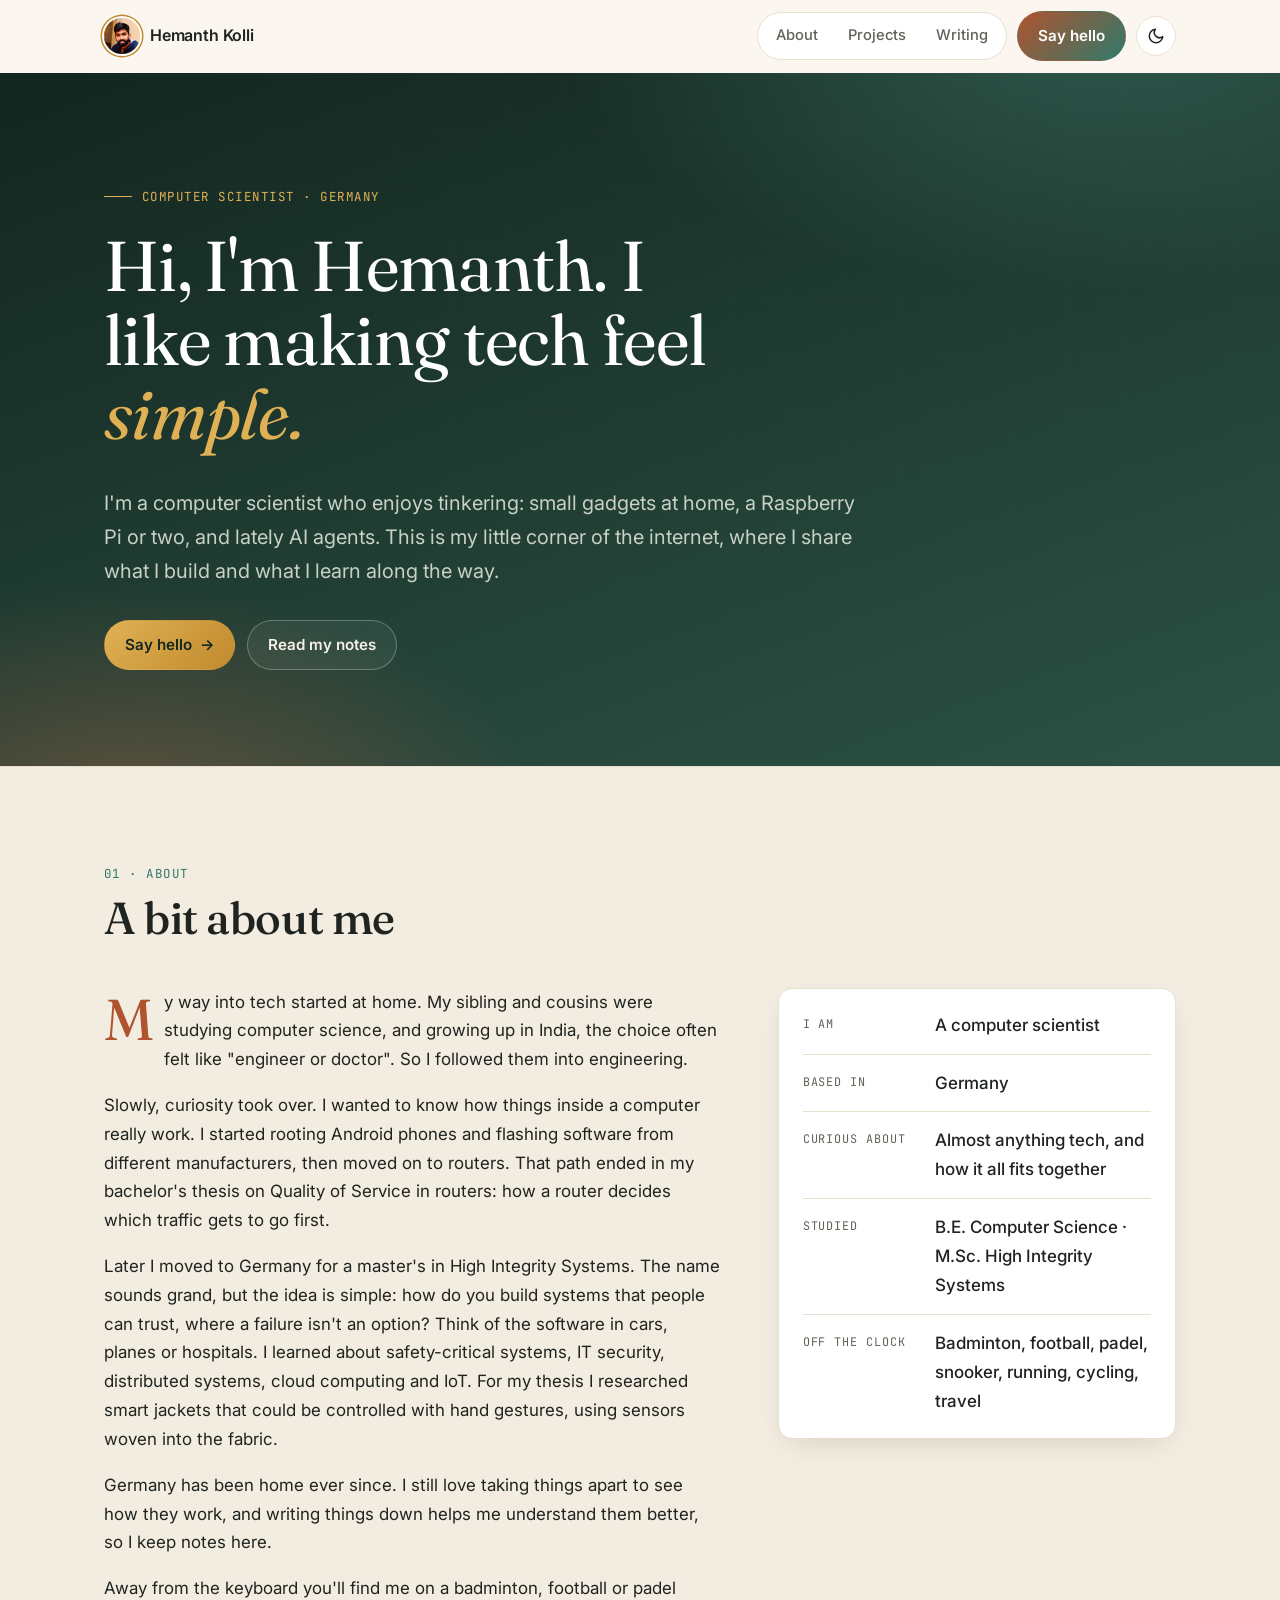
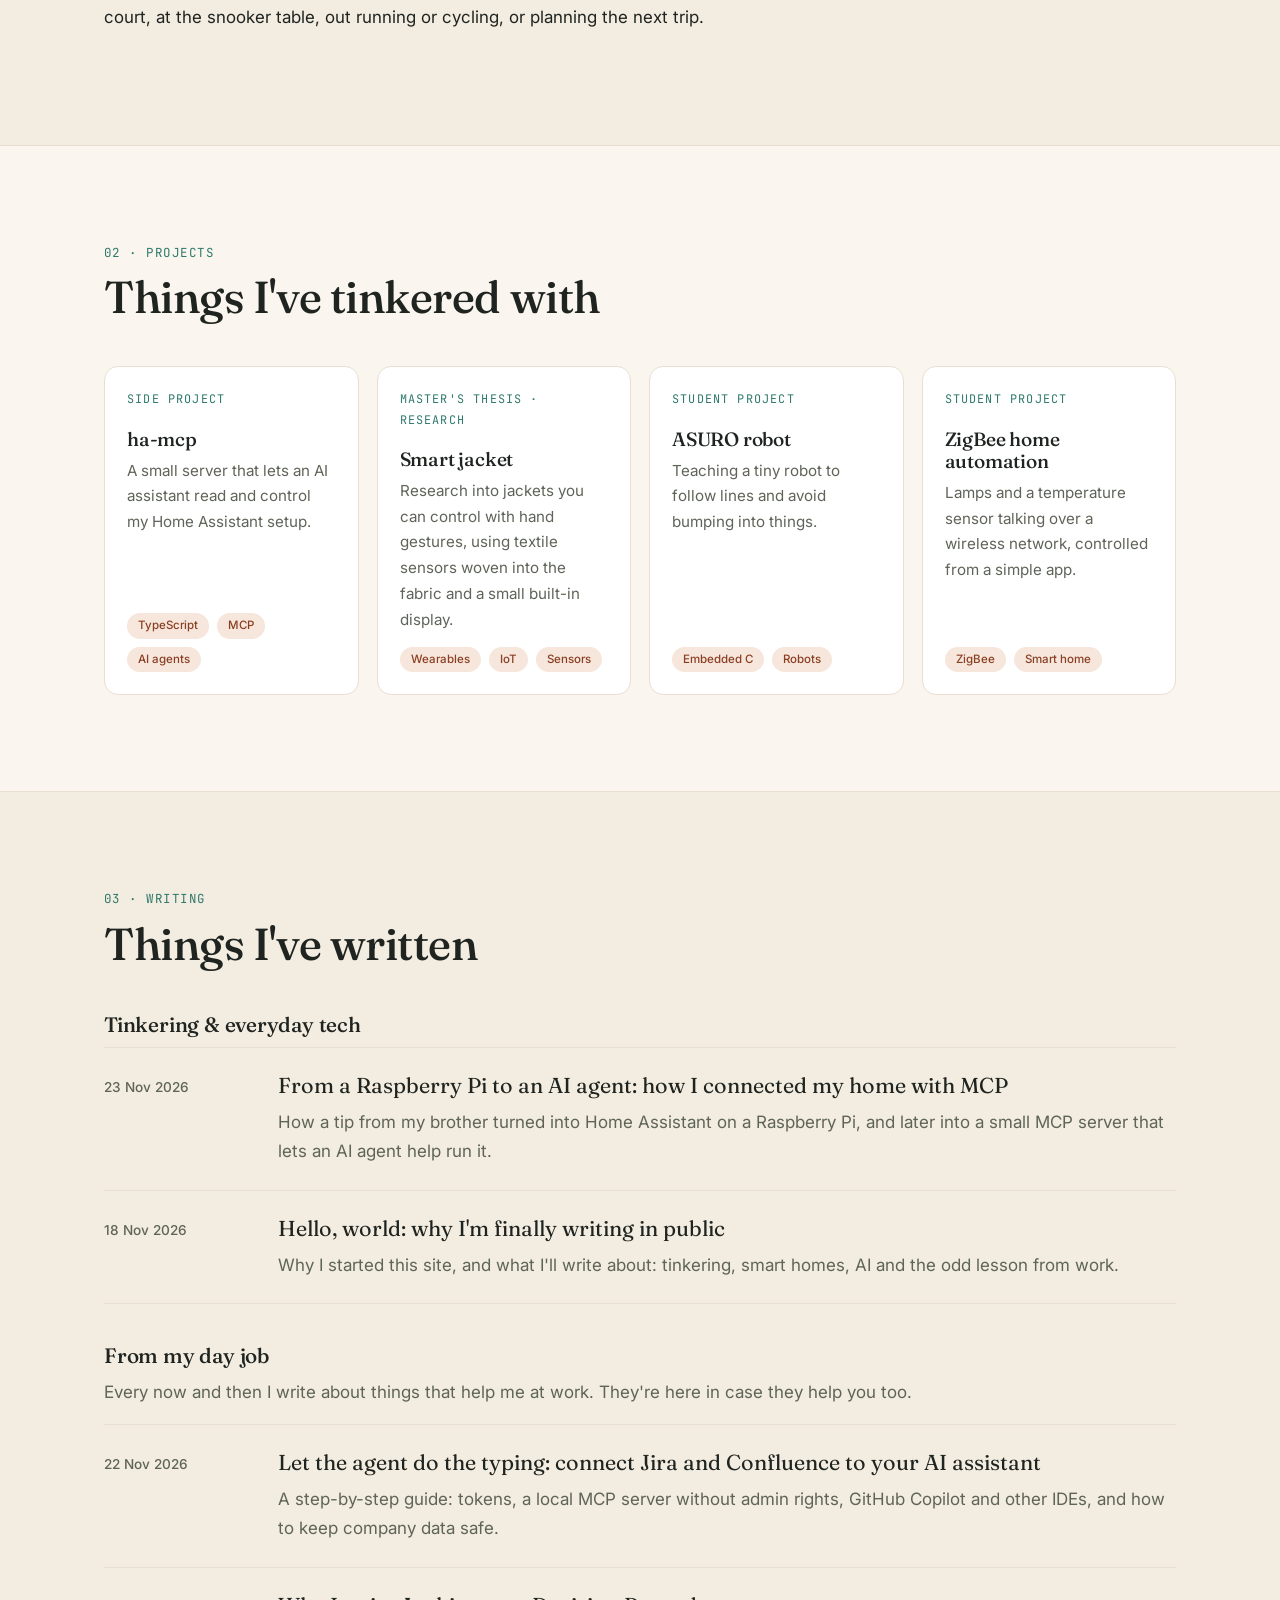
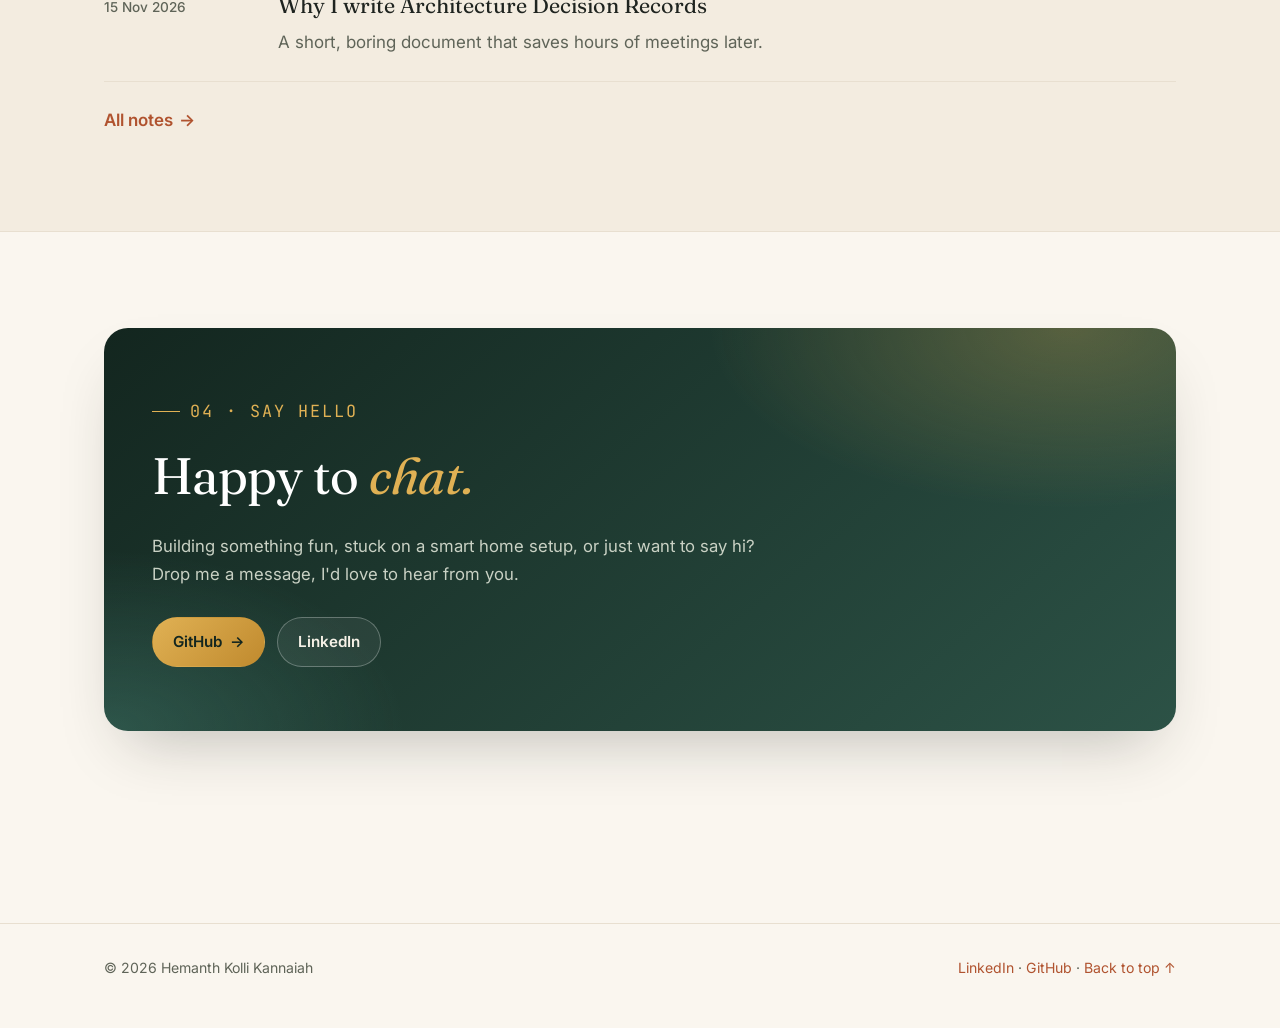
==== commit bb9d1cf2: "About: add running and cycling to hobbies Co-Authored-By: Claude Opus 5.5 <noreply@anthropic.com>" ====
--- a/index.html
+++ b/index.html
@@ -93,7 +93,7 @@
             </p>
             <p>
               Away from the keyboard you'll find me on a badminton, football or padel court, at the
-              snooker table, or planning the next trip.
+              snooker table, out running or cycling, or planning the next trip.
             </p>
           </div>
           <dl class="facts">
@@ -101,7 +101,7 @@
             <div><dt>Based in</dt><dd>Germany</dd></div>
             <div><dt>Curious about</dt><dd>Almost anything tech, and how it all fits together</dd></div>
             <div><dt>Studied</dt><dd>B.E. Computer Science · M.Sc. High Integrity Systems</dd></div>
-            <div><dt>Off the clock</dt><dd>Badminton, football, padel, snooker, travel</dd></div>
+            <div><dt>Off the clock</dt><dd>Badminton, football, padel, snooker, running, cycling, travel</dd></div>
           </dl>
         </div>
       </div>
